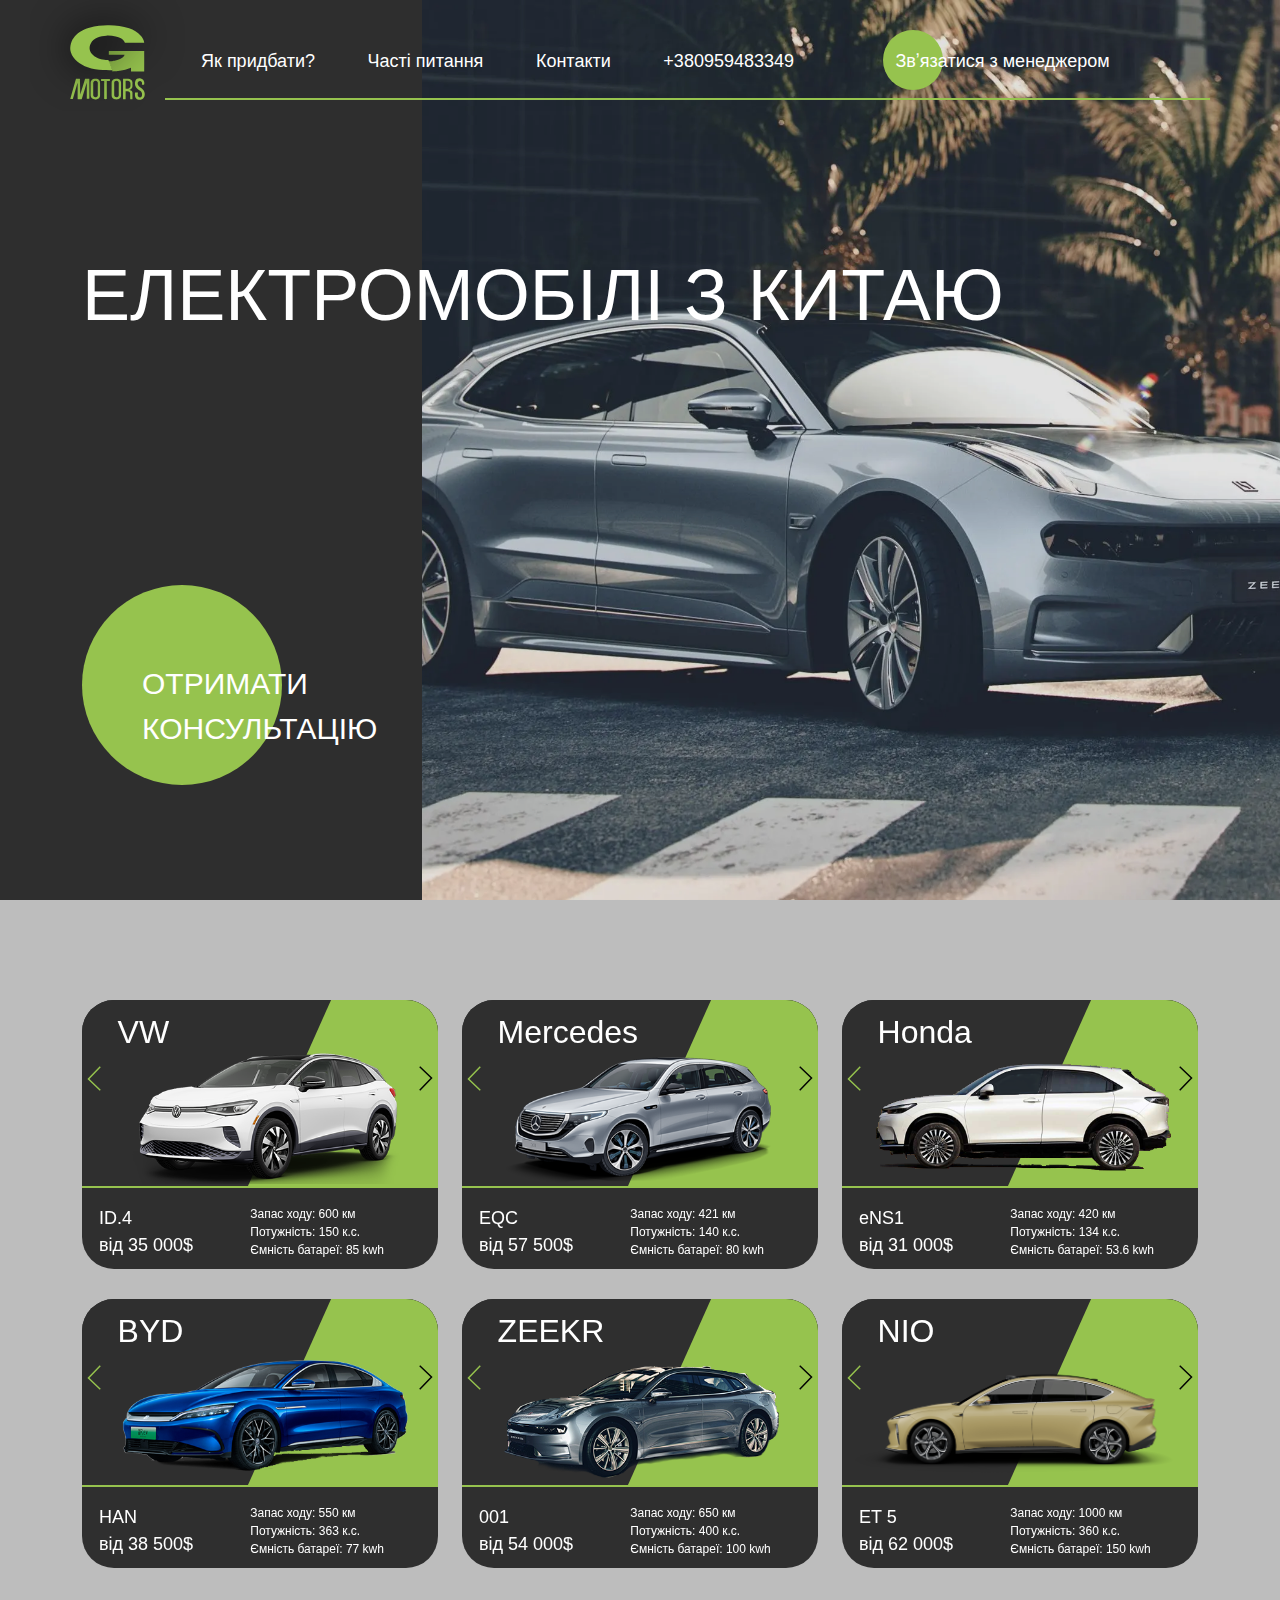
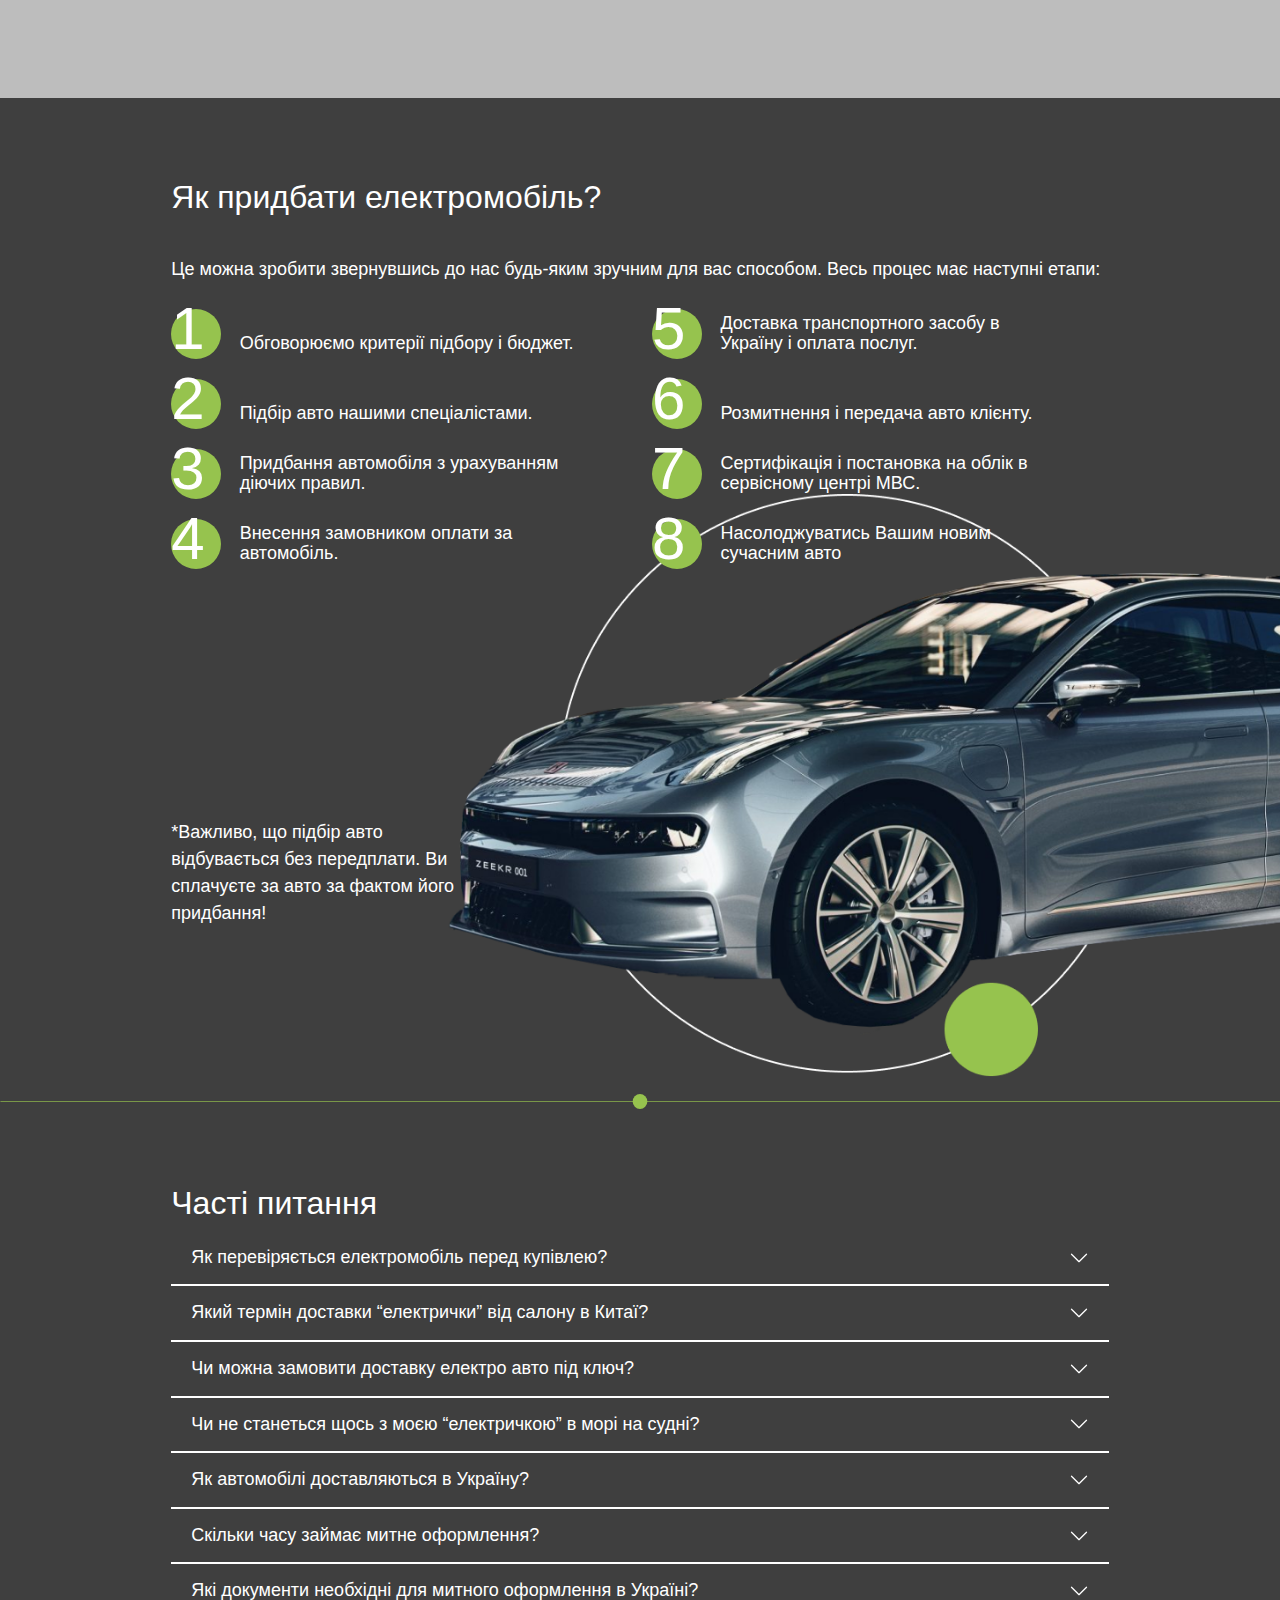
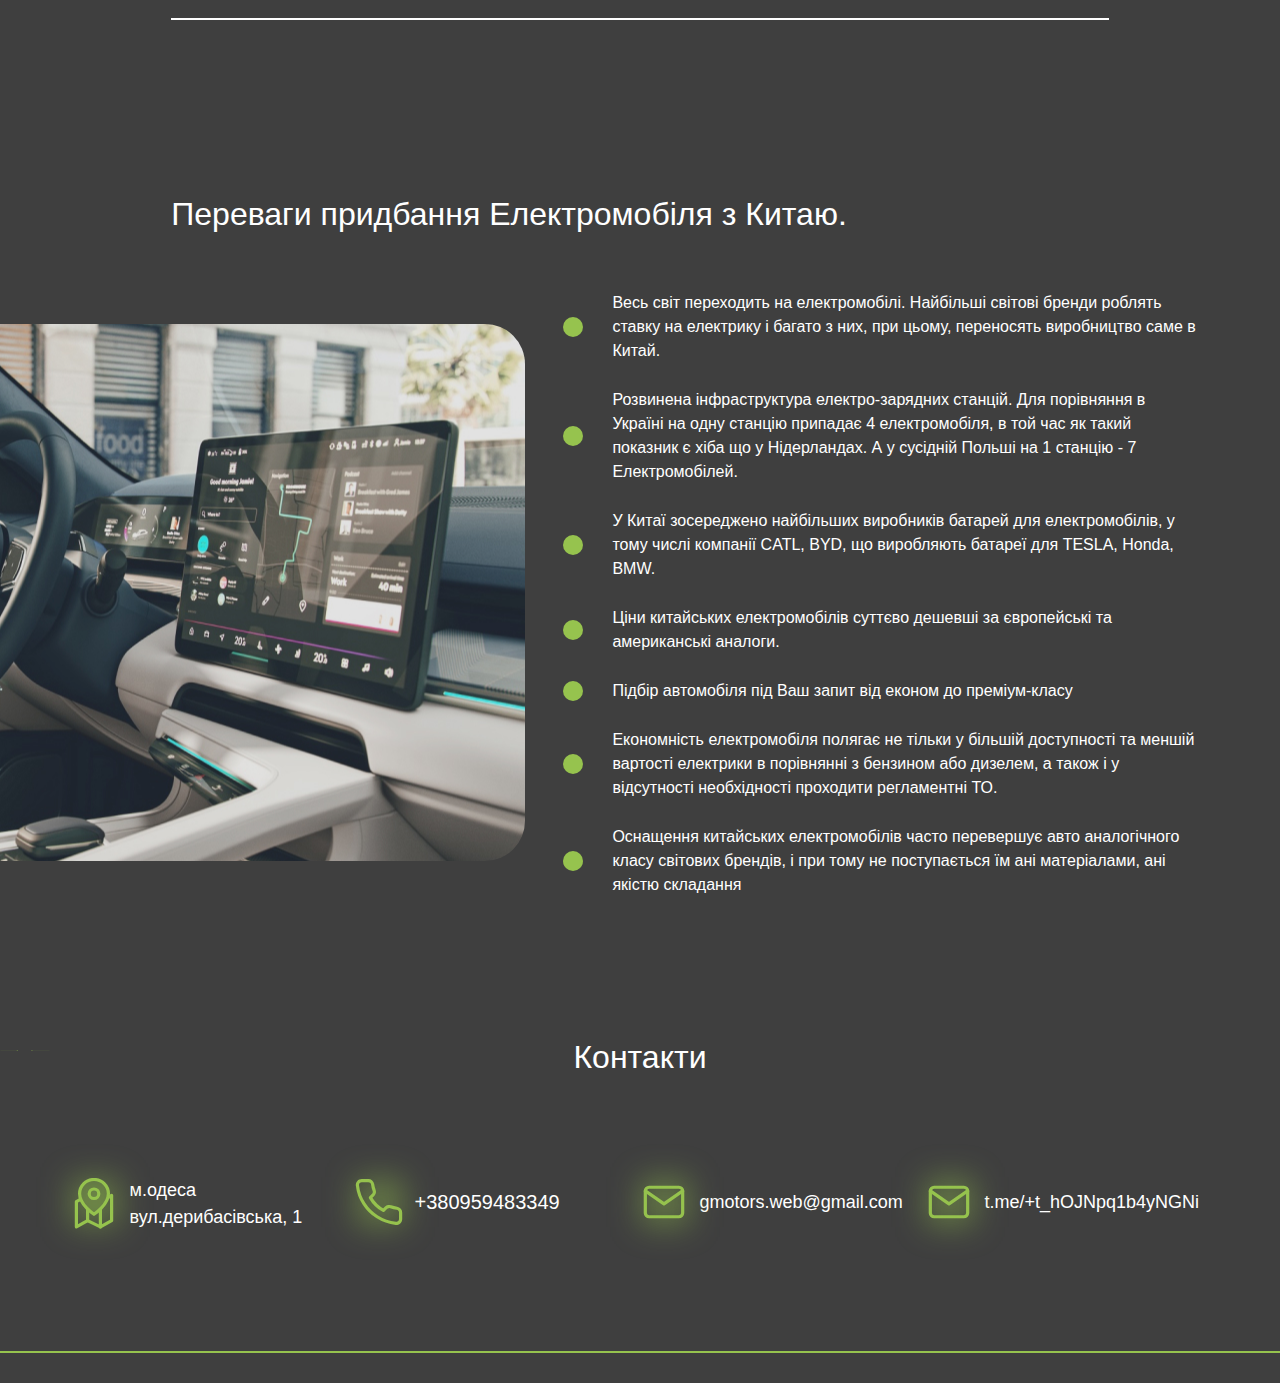
==== index.html @ aa86a227 "fixed links" ====
<!doctype html>
<html lang="en">
<head>
    <meta charset="UTF-8">
    <meta name="viewport"
          content="width=device-width, user-scalable=no, initial-scale=1.0, maximum-scale=1.0, minimum-scale=1.0">
    <meta http-equiv="X-UA-Compatible" content="ie=edge">
    <title>Document</title>
    <link rel="stylesheet" href="css/bootstrap.css">
    <link rel="stylesheet" href="css/owl.carousel.min.css">
    <link rel="stylesheet" href="css/owl.theme.default.min.css">

    <link rel="preconnect" href="https://fonts.googleapis.com">
    <link rel="preconnect" href="https://fonts.gstatic.com" crossorigin>
    <link href="https://fonts.googleapis.com/css2?family=Roboto:wght@100;300;400;700&display=swap" rel="stylesheet">

    <link rel="stylesheet" href="css/style.css">


</head>
<body>


<header class="position-absolute">
    <div class="menu-mobile">
        <input id="page-nav-toggle" class="main-navigation-toggle" type="checkbox"/>
        <label for="page-nav-toggle">
            <svg class="icon--menu-toggle" viewBox="0 0 60 30">
                <g class="icon-group">
                    <g class="icon--menu">
                        <path d="M 6 0 L 54 0"/>
                        <path d="M 6 15 L 54 15"/>
                        <path d="M 6 30 L 54 30"/>
                    </g>
                    <g class="icon--close">
                        <path d="M 15 0 L 45 30"/>
                        <path d="M 15 30 L 45 0"/>
                    </g>
                </g>
            </svg>
        </label>

        <nav class="main-navigation">
            <ul>
                <li><a href="#htb">Як придбати?</a></li>
                <li><a href="#faq">Часті питання</a></li>
                <li><a href="#contacts">Контакти</a></li>
                <li><a href="tel:+380959483349">+380959483349</a></li>
                <li><a href="https://t.me/+t_hOJNpq1b4yNGNi">Telegram</a></li>
            </ul>
        </nav>

    </div>
    <div class="container">
        <div class="row">
            <div class="logo position-relative col-2 col-lg-1">
                <img src="images/logo.svg" class="position-absolute">
            </div>
            <div class="header-body col-7">
                <nav class="navbar">
                    <div class="container-fluid">
                        <li><a href="#htb">Як придбати?</a></li>
                        <li><a href="#faq">Часті питання</a></li>
                        <li><a href="#contacts">Контакти</a></li>
                        <li><a href="tel:+380959483349">+380959483349</a></li>
                    </div>
                </nav>

            </div>
            <div class="header-right col-8 col-md-10 col-lg-4">
                <div class="contact-button-top">
                    <div class="contact-button-top-circle"></div>
                    <a href="#contacts">Звʼязатися з менеджером</a></div>
                <a href="tel:+380959483349" class="mobile-phone">+380959483349</a>
                <div class="lang-change"><a href="#">RU</a></div>
            </div>
        </div>
    </div>

</header>
<section class="sec-main">
    <div class="back-main"></div>
    <div class="dark-part-back"></div>
    <div class="tint-main"></div>
    <div class="container">
        <h1 class="motto">
            ЕЛЕКТРОМОБІЛІ З КИТАЮ
        </h1>
        <div class="main-button-green">
            <a href="#contacts" class="main-button">ОТРИМАТИ КОНСУЛЬТАЦІЮ</a>
        </div>

    </div>
    <img src="images/arrow-mobile.svg" class="arrow-mobile" alt="">
</section>


<section class="sec-carousel">
    <div class="container">
        <div class="row">
            <div class="col-sm-4 col-12">
                <div class="car-block position-relative">
                    <div class="greenback"></div>
                    <p class="carnames">VW</p>
                    <div class="owl-carousel owl-theme">

                        <div class="item">
                            <div class="carplace">
                                <img src="images/vw/id4-3.png">
                            </div>
                            <div class="carinfo row">
                                <div class="carmodelprice col-5">
                                    <p>ID.4</p>
                                    <p>від 35 000$</p>

                                </div>
                                <div class="cardetails col-7">
                                    <p>Запас ходу: 600 км</p>
                                    <p>Потужність: 150 к.с.</p>
                                    <p>Ємність батареї: 85 kwh</p>
                                </div>
                            </div>
                        </div>
                        <div class="item">
                            <div class="carplace">
                                <img src="images/vw/id-3-3.png">
                            </div>
                            <div class="carinfo row">
                                <div class="carmodelprice col-5">
                                    <p>ID.3</p>
                                    <p>від 27 000$</p>

                                </div>
                                <div class="cardetails col-7">
                                    <p>Запас ходу: 430 км</p>
                                    <p>Потужність: 125 к.с.</p>
                                    <p>Ємність батареї: 58 kwh</p>
                                </div>
                            </div>
                        </div>
                        <div class="item">
                            <div class="carplace">
                                <img src="images/vw/id6-3.png">
                            </div>
                            <div class="carinfo row">
                                <div class="carmodelprice col-5">
                                    <p>ID.6</p>
                                    <p>від 46 000$</p>

                                </div>
                                <div class="cardetails col-7">
                                    <p>Запас ходу: 588 км</p>
                                    <p>Потужність: 150 к.с.</p>
                                    <p>Ємність батареї: 83 kwh</p>
                                </div>
                            </div>
                        </div>

                    </div>
                </div>

            </div>

            <div class="col-sm-4 col-12">
                <div class="car-block">
                    <div class="greenback"></div>
                    <p class="carnames">Mercedes</p>
                    <div class="owl-carousel owl-theme">

                        <div class="item">
                            <div class="carplace">
                                <img src="images/mercedes/eqc-3.png">
                            </div>
                            <div class="carinfo row">
                                <div class="carmodelprice col-5">
                                    <p>EQC</p>
                                    <p>від 57 500$</p>

                                </div>
                                <div class="cardetails col-7">
                                    <p>Запас ходу: 421 км</p>
                                    <p>Потужність: 140 к.с.</p>
                                    <p>Ємність батареї: 80 kwh</p>
                                </div>
                            </div>
                        </div>
                        <div class="item">
                            <div class="carplace">
                                <img src="images/mercedes/eqs-3.png">
                            </div>
                            <div class="carinfo row">
                                <div class="carmodelprice col-5">
                                    <p>EQS</p>
                                    <p>від 85 000$</p>

                                </div>
                                <div class="cardetails col-7">
                                    <p>Запас ходу: 563 км</p>
                                    <p>Потужність: 245 к.с.</p>
                                    <p>Ємність батареї: 107 kwh</p>
                                </div>
                            </div>
                        </div>

                    </div>
                </div>

            </div>

            <div class="col-sm-4 col-12">
                <div class="car-block">
                    <div class="greenback"></div>
                    <p class="carnames">Honda</p>
                    <div class="owl-carousel owl-theme">

                        <div class="item">
                            <div class="carplace">
                                <img src="images/honda/ens1-3.png">
                            </div>
                            <div class="carinfo row">
                                <div class="carmodelprice col-5">
                                    <p>eNS1</p>
                                    <p>від 31 000$</p>

                                </div>
                                <div class="cardetails col-7">
                                    <p>Запас ходу: 420 км</p>
                                    <p>Потужність: 134 к.с.</p>
                                    <p>Ємність батареї: 53.6 kwh</p>
                                </div>
                            </div>
                        </div>
                        <div class="item">
                            <div class="carplace">
                                <img src="images/honda/mnv-3.png">
                            </div>
                            <div class="carinfo row">
                                <div class="carmodelprice col-5">
                                    <p>MNV</p>
                                    <p>від 26 500$</p>

                                </div>
                                <div class="cardetails col-7">
                                    <p>Запас ходу: 480 км</p>
                                    <p>Потужність: 120 к.с.</p>
                                    <p>Ємність батареї: 61 kwh</p>
                                </div>
                            </div>
                        </div>
                        <div class="item">
                            <div class="carplace">
                                <img src="images/honda/xnv-3.png">
                            </div>
                            <div class="carinfo row">
                                <div class="carmodelprice col-5">
                                    <p>XNV</p>
                                    <p>від 21 500$</p>

                                </div>
                                <div class="cardetails col-7">
                                    <p>Запас ходу: 401 км</p>
                                    <p>Потужність: 120 к.с.</p>
                                    <p>Ємність батареї: 53.6 kwh</p>
                                </div>
                            </div>
                        </div>

                    </div>
                </div>

            </div>

            <div class="col-sm-4 col-12">
                <div class="car-block">
                    <div class="greenback"></div>
                    <p class="carnames">BYD</p>
                    <div class="owl-carousel owl-theme">

                        <div class="item">
                            <div class="carplace">
                                <img src="images/byd/han-3.png">
                            </div>
                            <div class="carinfo row">
                                <div class="carmodelprice col-5">
                                    <p>HAN</p>
                                    <p>від 38 500$</p>

                                </div>
                                <div class="cardetails col-7">
                                    <p>Запас ходу: 550 км</p>
                                    <p>Потужність: 363 к.с.</p>
                                    <p>Ємність батареї: 77 kwh</p>
                                </div>
                            </div>
                        </div>
                        <div class="item">
                            <div class="carplace">
                                <img src="images/byd/tang-3.png">
                            </div>
                            <div class="carinfo row">
                                <div class="carmodelprice col-5">
                                    <p>TANG</p>
                                    <p>від 52 000$</p>

                                </div>
                                <div class="cardetails col-7">
                                    <p>Запас ходу: 500 км</p>
                                    <p>Потужність: 380 к.с.</p>
                                    <p>Ємність батареї: 83 kwh</p>
                                </div>
                            </div>
                        </div>
                        <div class="item">
                            <div class="carplace">
                                <img src="images/byd/seal-3.png">
                            </div>
                            <div class="carinfo row">
                                <div class="carmodelprice col-5">
                                    <p>Seal</p>
                                    <p>від 39 000$</p>

                                </div>
                                <div class="cardetails col-7">
                                    <p>Запас ходу: 700 км</p>
                                    <p>Потужність: 530 к.с.</p>
                                    <p>Ємність батареї: 82.5 kwh</p>
                                </div>
                            </div>
                        </div>
                        <div class="item">
                            <div class="carplace">
                                <img src="images/byd/dolphin-3.png">
                            </div>
                            <div class="carinfo row">
                                <div class="carmodelprice col-5">
                                    <p>DOLPHIN</p>
                                    <p>від 23 500$</p>

                                </div>
                                <div class="cardetails col-7">
                                    <p>Запас ходу: 405 км</p>
                                    <p>Потужність: 180 к.с.</p>
                                    <p>Ємність батареї: 45 kwh</p>
                                </div>
                            </div>
                        </div>

                    </div>
                </div>

            </div>

            <div class="col-sm-4 col-12">
                <div class="car-block">
                    <div class="greenback"></div>
                    <p class="carnames">ZEEKR</p>
                    <div class="owl-carousel owl-theme">

                        <div class="item">
                            <div class="carplace">
                                <img src="images/001-3.png">
                            </div>
                            <div class="carinfo row">
                                <div class="carmodelprice col-5">
                                    <p>001</p>
                                    <p>від 54 000$</p>

                                </div>
                                <div class="cardetails col-7">
                                    <p>Запас ходу: 650 км</p>
                                    <p>Потужність: 400 к.с.</p>
                                    <p>Ємність батареї: 100 kwh</p>
                                </div>
                            </div>
                        </div>
                        <div class="item">
                            <div class="carplace">
                                <img src="images/001-3.png">
                            </div>
                            <div class="carinfo row">
                                <div class="carmodelprice col-5">
                                    <p>001</p>
                                    <p>від 54 000$</p>

                                </div>
                                <div class="cardetails col-7">
                                    <p>Запас ходу: 650 км</p>
                                    <p>Потужність: 400 к.с.</p>
                                    <p>Ємність батареї: 100 kwh</p>
                                </div>
                            </div>
                        </div>


                    </div>
                </div>

            </div>

            <div class="col-sm-4 col-12">
                <div class="car-block">
                    <div class="greenback"></div>
                    <p class="carnames">NIO</p>
                    <div class="owl-carousel owl-theme">

                        <div class="item">
                            <div class="carplace">
                                <img src="images/nio/et5-desktop.png">
                            </div>
                            <div class="carinfo row">
                                <div class="carmodelprice col-5">
                                    <p>ET 5</p>
                                    <p>від 62 000$</p>

                                </div>
                                <div class="cardetails col-7">
                                    <p>Запас ходу: 1000 км</p>
                                    <p>Потужність: 360 к.с.</p>
                                    <p>Ємність батареї: 150 kwh</p>
                                </div>
                            </div>
                        </div>
                        <div class="item">
                            <div class="carplace">
                                <img src="images/nio/et7-desktop.png">
                            </div>
                            <div class="carinfo row">
                                <div class="carmodelprice col-5">
                                    <p>ET 7</p>
                                    <p>від 77 000$</p>

                                </div>
                                <div class="cardetails col-7">
                                    <p>Запас ходу: 680 км</p>
                                    <p>Потужність: 360 к.с.</p>
                                    <p>Ємність батареї: 100 kwh</p>
                                </div>
                            </div>
                        </div>
                        <div class="item">
                            <div class="carplace">
                                <img src="images/nio/es6-desktop.png">
                            </div>
                            <div class="carinfo row">
                                <div class="carmodelprice col-5">
                                    <p>ES 6</p>
                                    <p>від 44 500$</p>

                                </div>
                                <div class="cardetails col-7">
                                    <p>Запас ходу: 430 км</p>
                                    <p>Потужність: 320 к.с.</p>
                                    <p>Ємність батареї: 70 kwh</p>
                                </div>
                            </div>
                        </div>
                        <div class="item">
                            <div class="carplace">
                                <img src="images/nio/es8-desktop.png">
                            </div>
                            <div class="carinfo row">
                                <div class="carmodelprice col-5">
                                    <p>ES 8</p>
                                    <p>від 46 500$</p>

                                </div>
                                <div class="cardetails col-7">
                                    <p>Запас ходу: 355 км</p>
                                    <p>Потужність: 400 к.с.</p>
                                    <p>Ємність батареї: 70 kwh</p>
                                </div>
                            </div>
                        </div>

                    </div>
                </div>

            </div>


        </div>
    </div>

</section>

<section class="sec-how-to-buy" id="htb">
    <div class="container">
        <div class="tight-container">
            <h2 class="htb-title">
                Як придбати електромобіль?
            </h2>
            <p class="htb-description">
                Це можна зробити звернувшись до нас будь-яким зручним для вас способом.
                Весь процес має наступні етапи:
            </p>
            <div class="row">
                <ul class="htb-list col-lg-6 col-12">
                    <li class="htb-item">
                        <div class="htb-item-green"></div>
                        <span class="htb-item-num">1</span>
                        <span class="htb-item-info">Обговорюємо критерії підбору і бюджет. </span>
                    </li>
                    <li class="htb-item">
                        <div class="htb-item-green"></div>
                        <span class="htb-item-num">2</span>
                        <span class="htb-item-info">Підбір авто нашими спеціалістами. </span>
                    </li>
                    <li class="htb-item">
                        <div class="htb-item-green"></div>
                        <span class="htb-item-num">3</span>
                        <span class="htb-item-info">Придбання автомобіля з урахуванням діючих правил. </span>
                    </li>
                    <li class="htb-item">
                        <div class="htb-item-green"></div>
                        <span class="htb-item-num">4</span>
                        <span class="htb-item-info">Внесення замовником оплати за автомобіль. </span>
                    </li>
                </ul>

                <ul class="htb-list col-lg-6 col-12 ">
                    <li class="htb-item">
                        <div class="htb-item-green"></div>
                        <span class="htb-item-num">5</span>
                        <span class="htb-item-info">Доставка транспортного засобу в Україну і оплата послуг. </span>
                    </li>
                    <li class="htb-item">
                        <div class="htb-item-green"></div>
                        <span class="htb-item-num">6</span>
                        <span class="htb-item-info">Розмитнення і передача авто клієнту. </span>
                    </li>
                    <li class="htb-item">
                        <div class="htb-item-green"></div>
                        <span class="htb-item-num">7</span>
                        <span class="htb-item-info">Сертифікація і постановка на облік в сервісному центрі МВС.</span>
                    </li>
                    <li class="htb-item last-item-8">
                        <div class="htb-carimg-cont">
                            <img src="images/htb-car-circle.png">
                        </div>
                        <div class="htb-item-green "></div>
                        <span class="htb-item-num">8</span>
                        <span class="htb-item-info">Насолоджуватись Вашим новим сучасним авто</span>
                    </li>
                </ul>

                <p class="htb-last-text col-md-4">
                    *Важливо, що підбір авто відбувається без передплати. Ви сплачуєте за авто за фактом його придбання!
                </p>
            </div>
        </div>
    </div>
    <img src="images/line-sec.svg" class="line-sec">
</section>

<section class="sec-faq" id="faq">

    <div class="container">
        <div class="tight-container-faq">

            <h2 class="faq-title">Часті питання</h2>

            <div class="accordion-cont">
                <div class="accordion accordion-flush" id="accordionFlushExample">
                    <div class="accordion-item">
                        <h2 class="accordion-header" id="flush-headingOne">
                            <button class="accordion-button collapsed" type="button" data-bs-toggle="collapse"
                                    data-bs-target="#flush-collapseOne" aria-expanded="false"
                                    aria-controls="flush-collapseOne">
                                Як перевіряється електромобіль перед купівлею?
                            </button>
                        </h2>
                        <div id="flush-collapseOne" class="accordion-collapse collapse"
                             aria-labelledby="flush-headingOne" data-bs-parent="#accordionFlushExample">
                            <div class="accordion-body">Ви отримуєте нове авто в заводському стані, яке прохдить
                                декілька рівнів перевірки ще на етапах виробництва та складання.
                            </div>
                        </div>
                    </div>
                    <div class="accordion-item">
                        <h2 class="accordion-header" id="flush-headingTwo">
                            <button class="accordion-button collapsed" type="button" data-bs-toggle="collapse"
                                    data-bs-target="#flush-collapseTwo" aria-expanded="false"
                                    aria-controls="flush-collapseTwo">
                                Який термін доставки “електрички” від салону в Китаї?
                            </button>
                        </h2>
                        <div id="flush-collapseTwo" class="accordion-collapse collapse"
                             aria-labelledby="flush-headingTwo" data-bs-parent="#accordionFlushExample">
                            <div class="accordion-body">На практиці, автомобілі приходять морем до Європи за 25-35 днів.
                                До цього терміну варто додати 2-4 тижні на оформлення документів в Китаї, а також 1-2
                                тижні на доставку автовозом з портів Європи в Україну.
                            </div>
                        </div>
                    </div>
                    <div class="accordion-item">
                        <h2 class="accordion-header" id="flush-headingThree">
                            <button class="accordion-button collapsed" type="button" data-bs-toggle="collapse"
                                    data-bs-target="#flush-collapseThree" aria-expanded="false"
                                    aria-controls="flush-collapseThree">
                                Чи можна замовити доставку електро авто під ключ?
                            </button>
                        </h2>
                        <div id="flush-collapseThree" class="accordion-collapse collapse"
                             aria-labelledby="flush-headingThree" data-bs-parent="#accordionFlushExample">
                            <div class="accordion-body">Так, ми можемо організувати повний цикл доставки і оформлення.
                                Обʼєм наданих послуг узгоджується з менеджером під час замовлення.
                            </div>
                        </div>
                    </div>

                    <div class="accordion-item">
                        <h2 class="accordion-header" id="flush-headingFour">
                            <button class="accordion-button collapsed" type="button" data-bs-toggle="collapse"
                                    data-bs-target="#flush-collapseFour" aria-expanded="false"
                                    aria-controls="flush-collapseFour">
                                Чи не станеться щось з моєю “електричкою” в морі на судні?
                            </button>
                        </h2>
                        <div id="flush-collapseFour" class="accordion-collapse collapse"
                             aria-labelledby="flush-headingFour" data-bs-parent="#accordionFlushExample">
                            <div class="accordion-body">Чи не станеться щось з моєю “електричкою” в морі на судні?</div>
                        </div>
                    </div>

                    <div class="accordion-item">
                        <h2 class="accordion-header" id="flush-headingFive">
                            <button class="accordion-button collapsed" type="button" data-bs-toggle="collapse"
                                    data-bs-target="#flush-collapseFive" aria-expanded="false"
                                    aria-controls="flush-collapseFive">
                                Як автомобілі доставляються в Україну?
                            </button>
                        </h2>
                        <div id="flush-collapseFive" class="accordion-collapse collapse"
                             aria-labelledby="flush-headingFive" data-bs-parent="#accordionFlushExample">
                            <div class="accordion-body">Автомобілі відправляються нами з Китаю в Польшу, Грецію,
                                Туреччину, або Німеччину. Далі автовозом доставка в Україну.
                            </div>
                        </div>
                    </div>

                    <div class="accordion-item">
                        <h2 class="accordion-header" id="flush-headingSix">
                            <button class="accordion-button collapsed" type="button" data-bs-toggle="collapse"
                                    data-bs-target="#flush-collapseSix" aria-expanded="false"
                                    aria-controls="flush-collapseSix">
                                Скільки часу займає митне оформлення?
                            </button>
                        </h2>
                        <div id="flush-collapseSix" class="accordion-collapse collapse"
                             aria-labelledby="flush-headingSix" data-bs-parent="#accordionFlushExample">
                            <div class="accordion-body">Митне оформлення зазвичай відбувається на наступний день після
                                прибуття авто на митницю.
                            </div>
                        </div>
                    </div>

                    <div class="accordion-item">
                        <h2 class="accordion-header" id="flush-headingSeven">
                            <button class="accordion-button collapsed" type="button" data-bs-toggle="collapse"
                                    data-bs-target="#flush-collapseSeven" aria-expanded="false"
                                    aria-controls="flush-collapseSeven">
                                Які документи необхідні для митного оформлення в Україні?
                            </button>
                        </h2>
                        <div id="flush-collapseSeven" class="accordion-collapse collapse"
                             aria-labelledby="flush-headingSeven" data-bs-parent="#accordionFlushExample">
                            <div class="accordion-body">Для митного оформлення необхідні будуть ваш паспорт, ІПН, та
                                інвойс на авто.
                            </div>
                        </div>
                    </div>

                </div>
            </div>

            <h2 class="sec-plus-title">Переваги придбання Електромобіля з Китаю.</h2>

        </div>
    </div>

</section>

<section class="sec-plus">
    <div class="container">
        <div class="plus-back-img"></div>
        <div class="row ">
            <ul class="col-md-7 col-12 offset-md-5 offset-sm-0 plus-list">
                <li class="plus-item row"><span class="plus-green col-1"></span>
                    <span class="plus-text col-11">
                    Весь світ переходить на електромобілі. Найбільші світові бренди роблять ставку на електрику і багато з них, при цьому, переносять виробництво саме в Китай.</span>
                </li>
                <li class="plus-item row"><span class="plus-green col-1"></span>
                    <span class="plus-text col-11">
                    Розвинена  інфраструктура електро-зарядних станцій. Для порівняння в Україні на одну станцію припадає 4 електромобіля, в той час як такий показник є хіба що у Нідерландах. А у сусідній Польші на 1 станцію - 7 Електромобілей.</span>
                </li>
                <li class="plus-item row"><span class="plus-green col-1"></span>
                    <span class="plus-text col-11">
                    У Китаї зосереджено найбільших виробників батарей для електромобілів, у тому числі компанії CATL, BYD, що виробляють батареї для TESLA, Honda, BMW.</span>
                </li>
                <li class="plus-item row"><span class="plus-green col-1"></span>
                    <span class="plus-text col-11">
                    Ціни китайських електромобілів суттєво дешевші за європейські та американські аналоги.</span>
                </li>
                <li class="plus-item row"><span class="plus-green col-1"></span>
                    <span class="plus-text col-11">
                    Підбір автомобіля під Ваш запит від економ до преміум-класу</span>
                </li>
                <li class="plus-item row"><span class="plus-green col-1"></span>
                    <span class="plus-text col-11">
                    Економність електромобіля полягає не тільки у більшій доступності та меншій вартості електрики в порівнянні з бензином або дизелем, а також і у відсутності необхідності проходити регламентні ТО.</span>
                </li>
                <li class="plus-item row"><span class="plus-green col-1"></span>
                    <span class="plus-text col-11">
                    Оснащення китайських електромобілів часто перевершує авто аналогічного класу світових брендів, і при тому не поступається їм ані матеріалами, ані якістю складання</span>
                </li>
            </ul>

        </div>
    </div>

</section>

<section class="sec-form">

</section>

<section class="sec-contacts" id="contacts">
    <div class="position-relative">
        <img src="images/line-contacts.svg" class="line-contacts position-absolute">
        <h2 class="sec-contacts-title">Контакти</h2>
    </div>
    <div class="container">
        <div class=" row">
            <div class="col-lg-3 cont-item">
                <div class="row position-relative">
                    <span class="cont-img position-absolute"></span>
                    <img src="images/map.svg" class="col-2 ">

                    <span class="col-10 cont-info">м.одеса<br>вул.дерибасівська, 1</span>
                </div>
            </div>

            <div class="col-lg-3 cont-item">
                <div class="row position-relative">
                    <span class="cont-img position-absolute"></span>
                    <img src="images/phone.svg" class="col-2 ">

                    <span class="col-10 cont-phone"><a href="tel:+380959483349">+380959483349</a></span>
                </div>
            </div>

            <div class="col-lg-3 cont-item">
                <div class="row position-relative">
                    <span class="cont-img position-absolute"></span>
                    <img src="images/email-icon.svg" class="col-2 ">

                    <span class="col-10 cont-email">gmotors.web@gmail.com</span>
                </div>
            </div>

            <div class="col-lg-3 cont-item">
                <div class="row position-relative">
                    <span class="cont-img position-absolute"></span>
                    <img src="images/email-icon.svg" class="col-2 ">

                    <span class="col-10 cont-telega"><a href="https://t.me/+t_hOJNpq1b4yNGNi" target="_blank">t.me/+t_hOJNpq1b4yNGNi</a></span>
                </div>
            </div>


        </div>

    </div>


</section>

<footer>

    <span>

    </span>


</footer>


<script src="https://cdn.jsdelivr.net/npm/@popperjs/core@2.9.2/dist/umd/popper.min.js"
        integrity="sha384-IQsoLXl5PILFhosVNubq5LC7Qb9DXgDA9i+tQ8Zj3iwWAwPtgFTxbJ8NT4GN1R8p"
        crossorigin="anonymous"></script>
<script src="js/bootstrap.bundle.min.js"></script>
<!--<script src="js/bootstrap.min.js"></script>-->
<script src="js/jquery.min.js"></script>
<script src="js/owl.carousel.js"></script>
<script src="js/script.js"></script>

</body>
</html>
---- css/style.css ----
@import url("https://fonts.googleapis.com/css?family=Merriweather:900&display=swap");
:root {
  --color-primary: #002626;
  --color-secondary: #F0F7EE;
  --duration: 1s;
  --nav-duration: calc(var(--duration) / 4);
  --ease: cubic-bezier(0.215, 0.61, 0.355, 1);
  --space: 1rem;
  --font-primary: 'Helvetica', sans-serif;
  --font-heading: 'Merriweather', serif;
  --font-size: 1.125rem;
  --line-height: 1.5; }

* {
  box-sizing: border-box; }

body {
  font-family: var(--font-primary);
  font-size: var(--font-size);
  line-height: var(--line-height); }

h1 {
  margin-bottom: calc(var(--space) * 3);
  font-family: var(--font-heading);
  font-size: calc(var(--font-size) + 6vmin);
  line-height: calc(var(--line-height) / 1.25); }

body {
  font-family: 'Helvetica', 'Roboto', sans-serif; }

header {
  height: 100px;
  width: 100%;
  z-index: 10; }
  @media screen and (max-width: 992px) {
    header {
      font-size: 14px; } }
  header .container {
    height: 100%; }
  header .logo img {
    height: 155px;
    width: 155px;
    bottom: -30px;
    left: -40px; }
    @media screen and (max-width: 576px) {
      header .logo img {
        height: 55px;
        width: 55px;
        top: 0px;
        left: 0px; } }
  header .mobile-phone {
    display: none;
    text-decoration: none;
    color: #96c34e;
    font-size: 16px;
    font-weight: 100;
    position: absolute;
    margin: auto;
    top: 35%;
    left: 25%; }
    @media screen and (max-width: 576px) {
      header .mobile-phone {
        display: inline-block; } }
  header .header-body {
    height: 100px;
    border-bottom: 2px solid #96c34e; }
    @media screen and (max-width: 992px) {
      header .header-body {
        display: none; } }
  header .header-right {
    height: 100px;
    border-bottom: 2px solid #96c34e;
    position: relative; }
    @media screen and (max-width: 576px) {
      header .header-right {
        border-bottom: 1px solid #96c34e;
        height: 56px; } }
    header .header-right div {
      display: inline-block;
      margin-top: 48px; }
      @media screen and (max-width: 576px) {
        header .header-right div {
          display: none; } }
      header .header-right div a {
        text-decoration: none;
        color: white; }
        @media screen and (max-width: 992px) {
          header .header-right div a {
            font-size: 14px; } }
        @media screen and (max-width: 576px) {
          header .header-right div a {
            display: none; } }
  header .lang-change {
    position: absolute;
    right: 0;
    opacity: 0; }
  header .contact-button-top {
    margin-left: 15%; }
    header .contact-button-top .contact-button-top-circle {
      position: absolute;
      height: 60px;
      width: 60px;
      background-color: #96c34e;
      margin: 0;
      top: 30px;
      left: 14%;
      border-radius: 50%; }
    header .contact-button-top a {
      position: absolute; }
  header .navbar {
    margin-top: 40px;
    height: 40px;
    list-style: none; }
    header .navbar a {
      text-decoration: none;
      color: white;
      font-size: 18px; }

.sec-main {
  height: 100vh;
  position: relative;
  overflow: hidden;
  font-family: 'Helvetica', sans-serif; }
  .sec-main h1 {
    font-family: 'Helvetica', 'Roboto', sans-serif; }
  .sec-main .back-main {
    position: absolute;
    height: 100vh;
    width: 100vw;
    left: 8%;
    background-image: url("../images/zeekr-001-main.webp");
    background-size: cover; }
    @media screen and (max-width: 576px) {
      .sec-main .back-main {
        background-image: url("../images/mobile-back.jpg");
        left: 0;
        background-position: center; } }
  .sec-main .dark-part-back {
    position: absolute;
    height: 100vh;
    width: 33%;
    background-color: #1f1f1f; }
    @media screen and (max-width: 576px) {
      .sec-main .dark-part-back {
        height: 25vh;
        width: 100%; } }
  .sec-main .tint-main {
    position: absolute;
    height: 100vh;
    width: 100vw;
    background-color: rgba(111, 111, 111, 0.2); }
  .sec-main .motto {
    position: absolute;
    top: 28%;
    color: white; }
    @media screen and (max-width: 576px) {
      .sec-main .motto {
        font-size: 36px;
        top: 10%; } }
  .sec-main .arrow-mobile {
    display: none; }
    @media screen and (max-width: 576px) {
      .sec-main .arrow-mobile {
        display: inline-block;
        position: absolute;
        z-index: 14;
        bottom: 50px;
        left: 47%; } }
  .sec-main .main-button {
    font-size: 30px;
    position: absolute;
    text-decoration: none;
    color: white;
    top: 38%;
    left: 30%;
    display: inline-block; }
    @media screen and (max-width: 576px) {
      .sec-main .main-button {
        font-size: 14px; } }
  .sec-main .main-button-green {
    height: 200px;
    width: 200px;
    border-radius: 50%;
    background-color: #96c34e;
    position: absolute;
    top: 65%; }
    @media screen and (max-width: 576px) {
      .sec-main .main-button-green {
        height: 102px;
        width: 102px;
        top: 28%;
        left: 56%; } }

.sec-carousel {
  padding-top: 100px;
  padding-bottom: 100px;
  background-color: #bdbdbd; }
  @media screen and (max-width: 576px) {
    .sec-carousel {
      padding-top: 30px;
      padding-bottom: 30px; } }

.car-block {
  transition-duration: 4s;
  background-color: #2f2f2f;
  background-size: cover;
  border-radius: 32px;
  overflow: hidden;
  position: relative;
  margin-bottom: 30px; }
  .car-block .carnames {
    font-size: 32px;
    position: absolute;
    color: white;
    top: 3%;
    left: 10%;
    z-index: 24; }
  .car-block .greenback {
    position: absolute;
    background-image: url("../images/green_back-2.svg");
    background-size: cover;
    height: 70%;
    width: 100%;
    border-bottom: 2px solid #96c34e; }
  .car-block p {
    margin: 0; }
  .car-block .owl-dots {
    display: none; }
  .car-block .carplace {
    min-height: 200px;
    position: relative; }
    .car-block .carplace img {
      position: absolute;
      bottom: 8%;
      width: 100%; }
  .car-block .item .carinfo {
    margin-top: 5px;
    margin-left: 5px;
    color: white; }
  .car-block .item .cardetails {
    font-size: 12px; }
  .car-block .owl-carousel button img {
    height: 100%;
    max-height: 25px; }
  .car-block .owl-carousel .owl-nav .owl-prev {
    position: absolute;
    top: 23%;
    left: 0; }
  .car-block .owl-carousel .owl-nav .owl-next {
    position: absolute;
    top: 23%;
    right: 0; }

.tight-container {
  max-width: 84%;
  margin: auto; }

.sec-how-to-buy {
  background-color: #3f3f3f;
  padding-top: 80px;
  padding-bottom: 0px;
  color: white;
  overflow: hidden; }
  @media screen and (max-width: 1199px) {
    .sec-how-to-buy .tight-container {
      max-width: 100%; } }
  .sec-how-to-buy .htb-title {
    margin-bottom: 40px; }
  .sec-how-to-buy .htb-list {
    margin-bottom: 0; }
  .sec-how-to-buy .htb-item {
    list-style: none;
    position: relative;
    line-height: 1;
    margin-bottom: 10px;
    height: 60px; }
    .sec-how-to-buy .htb-item .htb-item-num {
      font-size: 60px;
      position: relative; }
    .sec-how-to-buy .htb-item .htb-item-green {
      height: 50px;
      width: 50px;
      border-radius: 50%;
      background-color: #96c34e;
      position: absolute;
      bottom: 0; }
    .sec-how-to-buy .htb-item .htb-item-info {
      padding-left: 30px;
      font-size: 18px;
      display: inline-block;
      width: 80%;
      line-height: 20px; }
      @media screen and (max-width: 575px) {
        .sec-how-to-buy .htb-item .htb-item-info {
          font-size: 16px;
          font-weight: 100; } }
    .sec-how-to-buy .htb-item .htb-carimg-cont {
      position: absolute;
      left: -220px;
      top: -15px;
      z-index: 0; }
      @media screen and (max-width: 991px) {
        .sec-how-to-buy .htb-item .htb-carimg-cont {
          left: 120px;
          top: 30px; } }
      @media screen and (max-width: 575px) {
        .sec-how-to-buy .htb-item .htb-carimg-cont {
          left: 10px;
          top: 33px; } }
      .sec-how-to-buy .htb-item .htb-carimg-cont img {
        max-width: 1180px;
        z-index: 0; }
        @media screen and (max-width: 991px) {
          .sec-how-to-buy .htb-item .htb-carimg-cont img {
            max-width: 700px; } }
        @media screen and (max-width: 767px) {
          .sec-how-to-buy .htb-item .htb-carimg-cont img {
            max-width: 600px; } }
  .sec-how-to-buy .last-item-8 {
    margin-bottom: 250px; }
    @media screen and (max-width: 767px) {
      .sec-how-to-buy .last-item-8 {
        margin-bottom: 280px; } }
  .sec-how-to-buy .htb-last-text {
    margin-bottom: 160px;
    z-index: 1; }
    @media screen and (max-width: 767px) {
      .sec-how-to-buy .htb-last-text {
        margin-bottom: 40px; } }
  .sec-how-to-buy .line-sec {
    width: 100%; }

.sec-faq {
  padding-top: 70px;
  background-color: #3f3f3f;
  padding-bottom: 50px;
  color: white;
  overflow: hidden; }
  @media screen and (max-width: 767px) {
    .sec-faq {
      padding-bottom: 30px; } }
  .sec-faq .tight-container-faq {
    width: 84%;
    margin: auto; }
    @media screen and (max-width: 767px) {
      .sec-faq .tight-container-faq {
        width: 100%; } }
  .sec-faq .accordion-flush .accordion-item {
    background-color: #3f3f3f;
    border-bottom: 2px solid white; }
  .sec-faq .accordion-flush .accordion-button {
    background-color: #3f3f3f;
    color: white;
    border: none;
    box-shadow: none;
    font-size: 18px; }
    @media screen and (max-width: 767px) {
      .sec-faq .accordion-flush .accordion-button {
        font-size: 16px; } }
    .sec-faq .accordion-flush .accordion-button :focus {
      border: none; }
  .sec-faq .accordion-flush .accordion-body {
    font-size: 16px;
    font-weight: 100; }
    @media screen and (max-width: 767px) {
      .sec-faq .accordion-flush .accordion-body {
        font-size: 14px; } }
  .sec-faq .sec-plus-title {
    margin-top: 175px; }
    @media screen and (max-width: 767px) {
      .sec-faq .sec-plus-title {
        margin-top: 105px; } }

.sec-plus {
  background-color: #3f3f3f;
  padding-top: 0px;
  padding-bottom: 0px;
  color: white;
  overflow: hidden;
  position: relative; }
  .sec-plus .plus-list {
    list-style: none; }
    @media screen and (max-width: 767px) {
      .sec-plus .plus-list {
        margin-top: 300px; } }
    @media screen and (max-width: 575px) {
      .sec-plus .plus-list {
        margin-top: 220px; } }
  .sec-plus .plus-item {
    margin-bottom: 25px;
    font-size: 16px;
    font-weight: 100; }
    @media screen and (max-width: 767px) {
      .sec-plus .plus-item {
        font-size: 14px; } }
  .sec-plus .plus-green {
    height: 20px;
    width: 20px;
    background-color: #96c34e;
    display: inline-block;
    border-radius: 50%;
    margin: auto;
    --bs-gutter-x: 0; }
  .sec-plus .plus-back-img {
    background-image: url("../images/zeekr-salon.jpg");
    position: absolute;
    height: 83%;
    width: 83%;
    display: block;
    background-repeat: no-repeat;
    background-position: right;
    border-radius: 40px;
    left: -42%;
    top: 5%; }
    @media screen and (max-width: 767px) {
      .sec-plus .plus-back-img {
        border-radius: 0;
        height: 33%;
        width: 100%;
        left: 0;
        top: 0;
        background-position: center; } }
    @media screen and (max-width: 575px) {
      .sec-plus .plus-back-img {
        height: 20%; } }

.sec-contacts {
  padding-top: 100px;
  padding-bottom: 100px;
  background-color: #3f3f3f;
  color: white; }
  .sec-contacts .cont-item {
    margin-bottom: 20px; }
    @media screen and (max-width: 575px) {
      .sec-contacts .cont-item {
        margin-left: 38px; } }
  .sec-contacts .line-contacts {
    width: 100%;
    top: 30%; }
  .sec-contacts .sec-contacts-title {
    position: center;
    text-align: center;
    margin-bottom: 100px; }
  .sec-contacts .cont-img {
    background: rgba(150, 195, 78, 0.4);
    filter: blur(15px);
    height: 50px;
    width: 50px;
    top: 0%; }
  .sec-contacts img {
    padding: 0;
    max-width: 50px; }
  .sec-contacts .cont-phone {
    font-size: 20px;
    line-height: 50px; }
    .sec-contacts .cont-phone a {
      text-decoration: none;
      color: white; }
  .sec-contacts .cont-email {
    line-height: 50px; }
  .sec-contacts .cont-telega {
    line-height: 50px; }
    .sec-contacts .cont-telega a {
      text-decoration: none;
      color: white; }

footer {
  border-top: 2px solid #96c34e;
  padding-bottom: 30px;
  background-color: #3f3f3f; }

.menu-mobile {
  display: none; }
  @media screen and (max-width: 992px) {
    .menu-mobile {
      display: block; } }

.main-navigation-toggle {
  position: fixed;
  height: 1px;
  width: 1px;
  overflow: hidden;
  clip: rect(1px, 1px, 1px, 1px);
  white-space: nowrap; }
  .main-navigation-toggle + label {
    position: fixed;
    top: calc(var(--space) * 1.5);
    right: calc(var(--space) * 2);
    cursor: pointer;
    z-index: 2; }
    @media screen and (max-width: 576px) {
      .main-navigation-toggle + label {
        top: calc(var(--space) * 1);
        right: calc(var(--space) * 1); } }

.icon--menu-toggle {
  --size: calc(1rem + 4vmin);
  display: flex;
  align-items: center;
  justify-content: center;
  width: var(--size);
  height: var(--size);
  stroke-width: 6; }

.icon-group {
  transform: translateX(0);
  transition: transform var(--nav-duration) var(--ease); }

.icon--menu {
  stroke: var(--color-primary); }

.icon--close {
  stroke: var(--color-secondary);
  transform: translateX(-100%); }

.main-navigation {
  position: fixed;
  top: 0;
  left: 0;
  display: flex;
  align-items: center;
  width: 100%;
  height: 100%;
  transform: translateX(-100%);
  transition: transform var(--nav-duration);
  z-index: 1; }
  .main-navigation:after {
    content: '';
    position: absolute;
    top: 0;
    left: 0;
    width: 100%;
    height: 100%;
    background-color: var(--color-primary);
    transform-origin: 0 50%;
    z-index: -1; }
  .main-navigation ul {
    font-size: 6vmin;
    font-family: var(--font-heading);
    width: 100%; }
  .main-navigation li {
    --border-size: 1vmin;
    display: flex;
    align-items: center;
    position: relative;
    overflow: hidden; }
    .main-navigation li:after {
      content: '';
      position: absolute;
      bottom: 0;
      left: 0;
      width: 100%;
      height: var(--border-size);
      background-color: var(--color-secondary);
      transform-origin: 0 50%;
      transform: translateX(-100%) skew(15deg); }
  .main-navigation a {
    display: inline-block;
    width: 100%;
    max-width: 800px;
    margin: 0 auto;
    color: var(--color-secondary);
    line-height: 1;
    text-decoration: none;
    user-select: none;
    padding: var(--space) calc(var(--space) * 2) calc(var(--space) + var(--border-size) / 2);
    transform: translateY(100%); }
  .main-navigation .social-icons {
    max-width: 800px;
    margin: 0 auto;
    display: flex;
    justify-content: start; }

.main-content {
  transform: translateX(0);
  transition: transform calc(var(--nav-duration) * 2) var(--ease); }
  .main-content > * + * {
    margin-top: calc(var(--space) * var(--line-height)); }

.main-navigation-toggle:checked ~ label .icon--menu-toggle .icon-group {
  transform: translateX(100%); }
.main-navigation-toggle:checked ~ .main-content {
  transform: translateX(10%); }
.main-navigation-toggle:checked ~ .main-navigation {
  transition-duration: 0s;
  transform: translateX(0); }
  .main-navigation-toggle:checked ~ .main-navigation:after {
    animation: nav-bg var(--nav-duration) var(--ease) forwards; }
  .main-navigation-toggle:checked ~ .main-navigation li:after {
    animation: nav-line var(--duration) var(--ease) forwards; }
  .main-navigation-toggle:checked ~ .main-navigation a {
    animation: link-appear calc(var(--duration) * 1.5) var(--ease) forwards; }
  .main-navigation-toggle:checked ~ .main-navigation li:nth-child(1):after, .main-navigation-toggle:checked ~ .main-navigation li:nth-child(1) a {
    animation-delay: calc((var(--duration) / 2) * 1 * 0.125); }
  .main-navigation-toggle:checked ~ .main-navigation li:nth-child(2):after, .main-navigation-toggle:checked ~ .main-navigation li:nth-child(2) a {
    animation-delay: calc((var(--duration) / 2) * 2 * 0.125); }
  .main-navigation-toggle:checked ~ .main-navigation li:nth-child(3):after, .main-navigation-toggle:checked ~ .main-navigation li:nth-child(3) a {
    animation-delay: calc((var(--duration) / 2) * 3 * 0.125); }
  .main-navigation-toggle:checked ~ .main-navigation li:nth-child(4):after, .main-navigation-toggle:checked ~ .main-navigation li:nth-child(4) a {
    animation-delay: calc((var(--duration) / 2) * 4 * 0.125); }

@keyframes nav-bg {
  from {
    transform: translateX(-100%) skewX(-15deg); }
  to {
    transform: translateX(0); } }
@keyframes nav-line {
  0% {
    transform: scaleX(0);
    transform-origin: 0 50%; }
  35% {
    transform: scaleX(1.001);
    transform-origin: 0 50%; }
  65% {
    transform: scaleX(1.001);
    transform-origin: 100% 50%; }
  100% {
    transform: scaleX(0);
    transform-origin: 100% 50%; } }
@keyframes link-appear {
  0%, 25% {
    transform: translateY(100%); }
  50%, 100% {
    transform: translateY(0); } }

/*# sourceMappingURL=style.css.map */
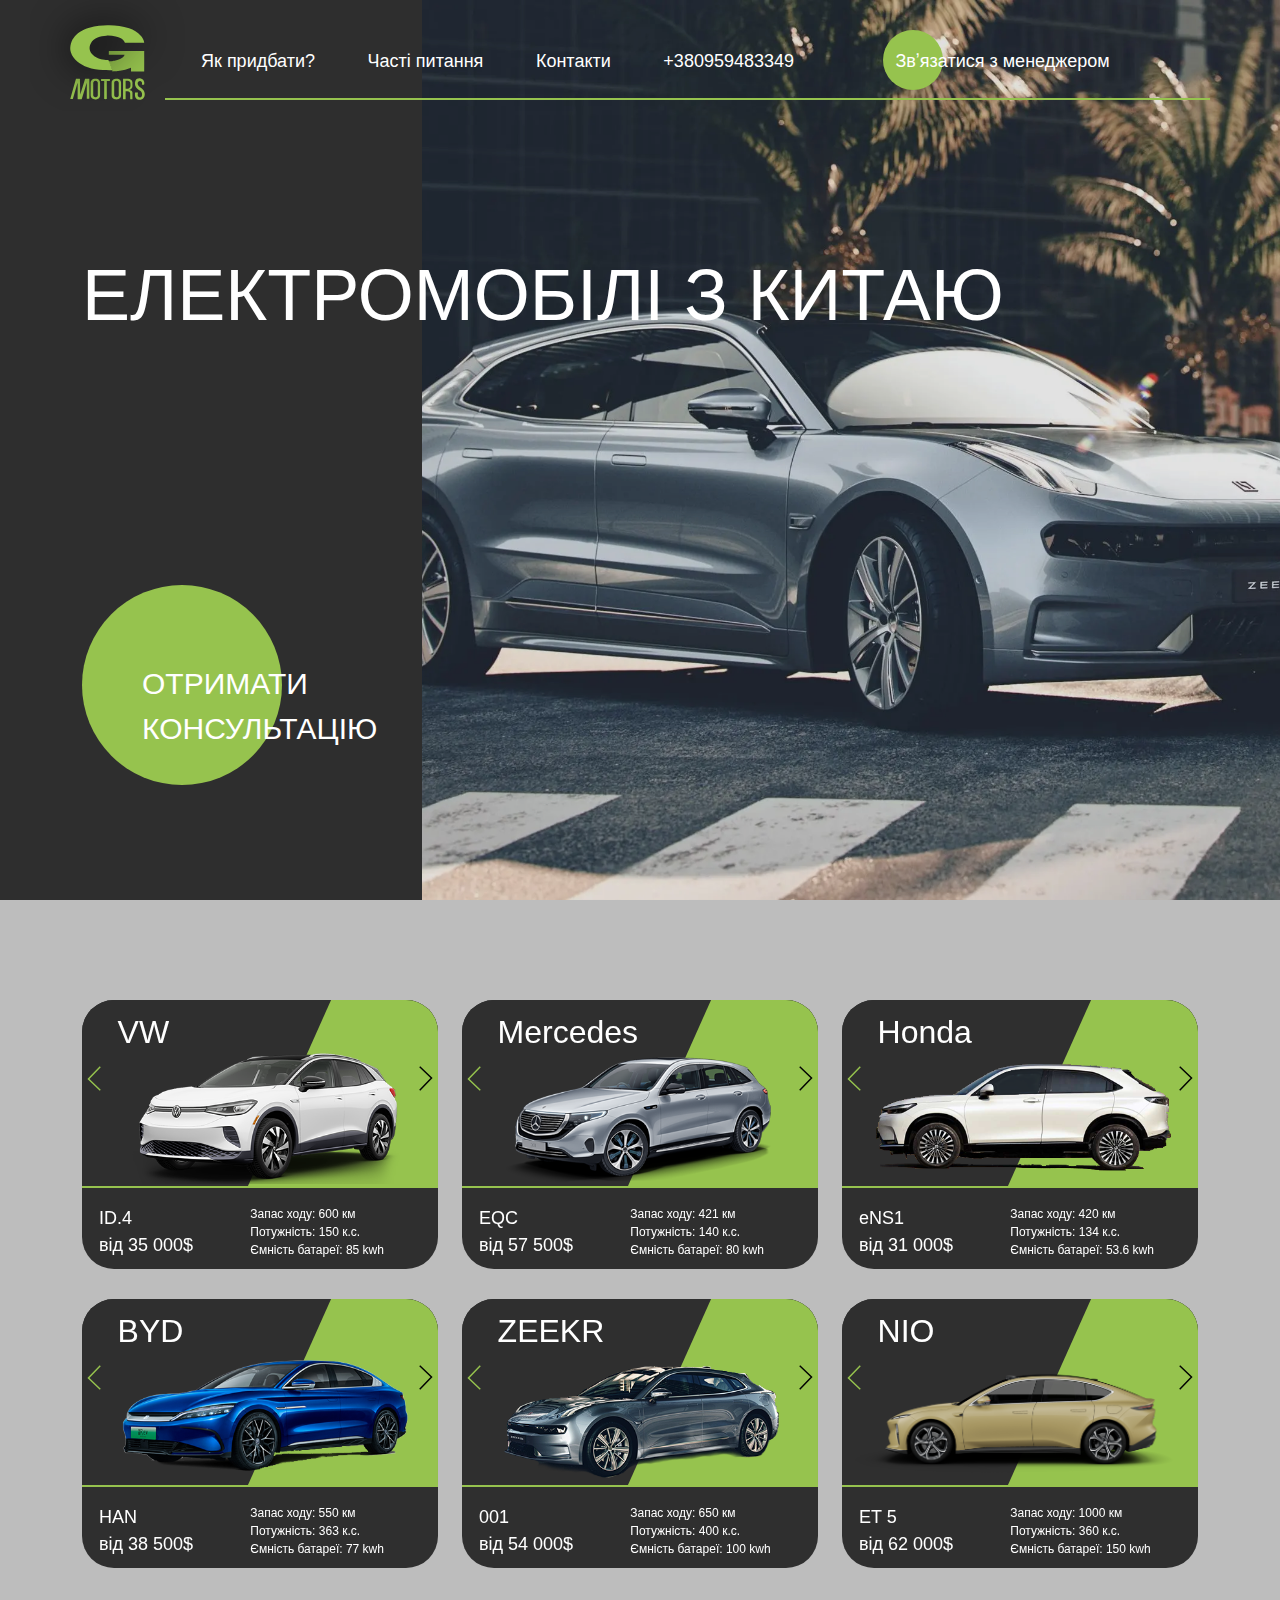
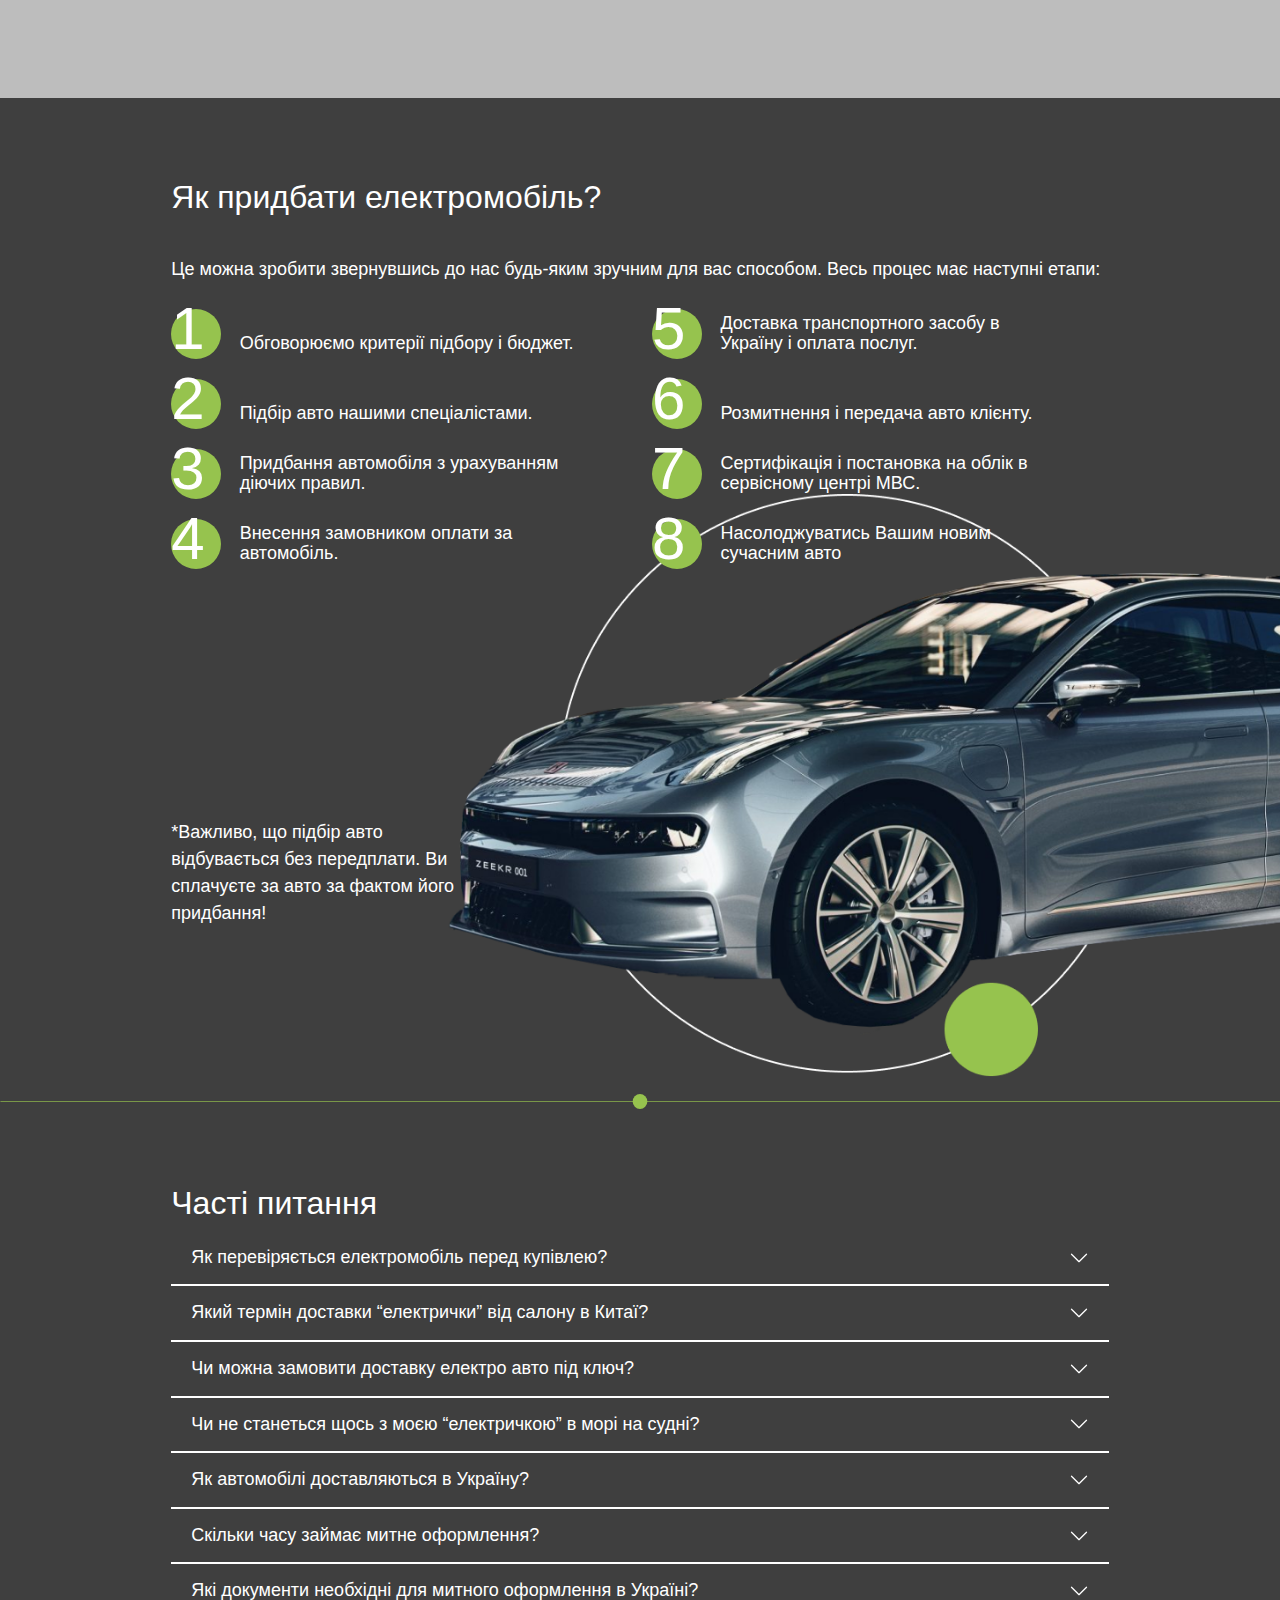
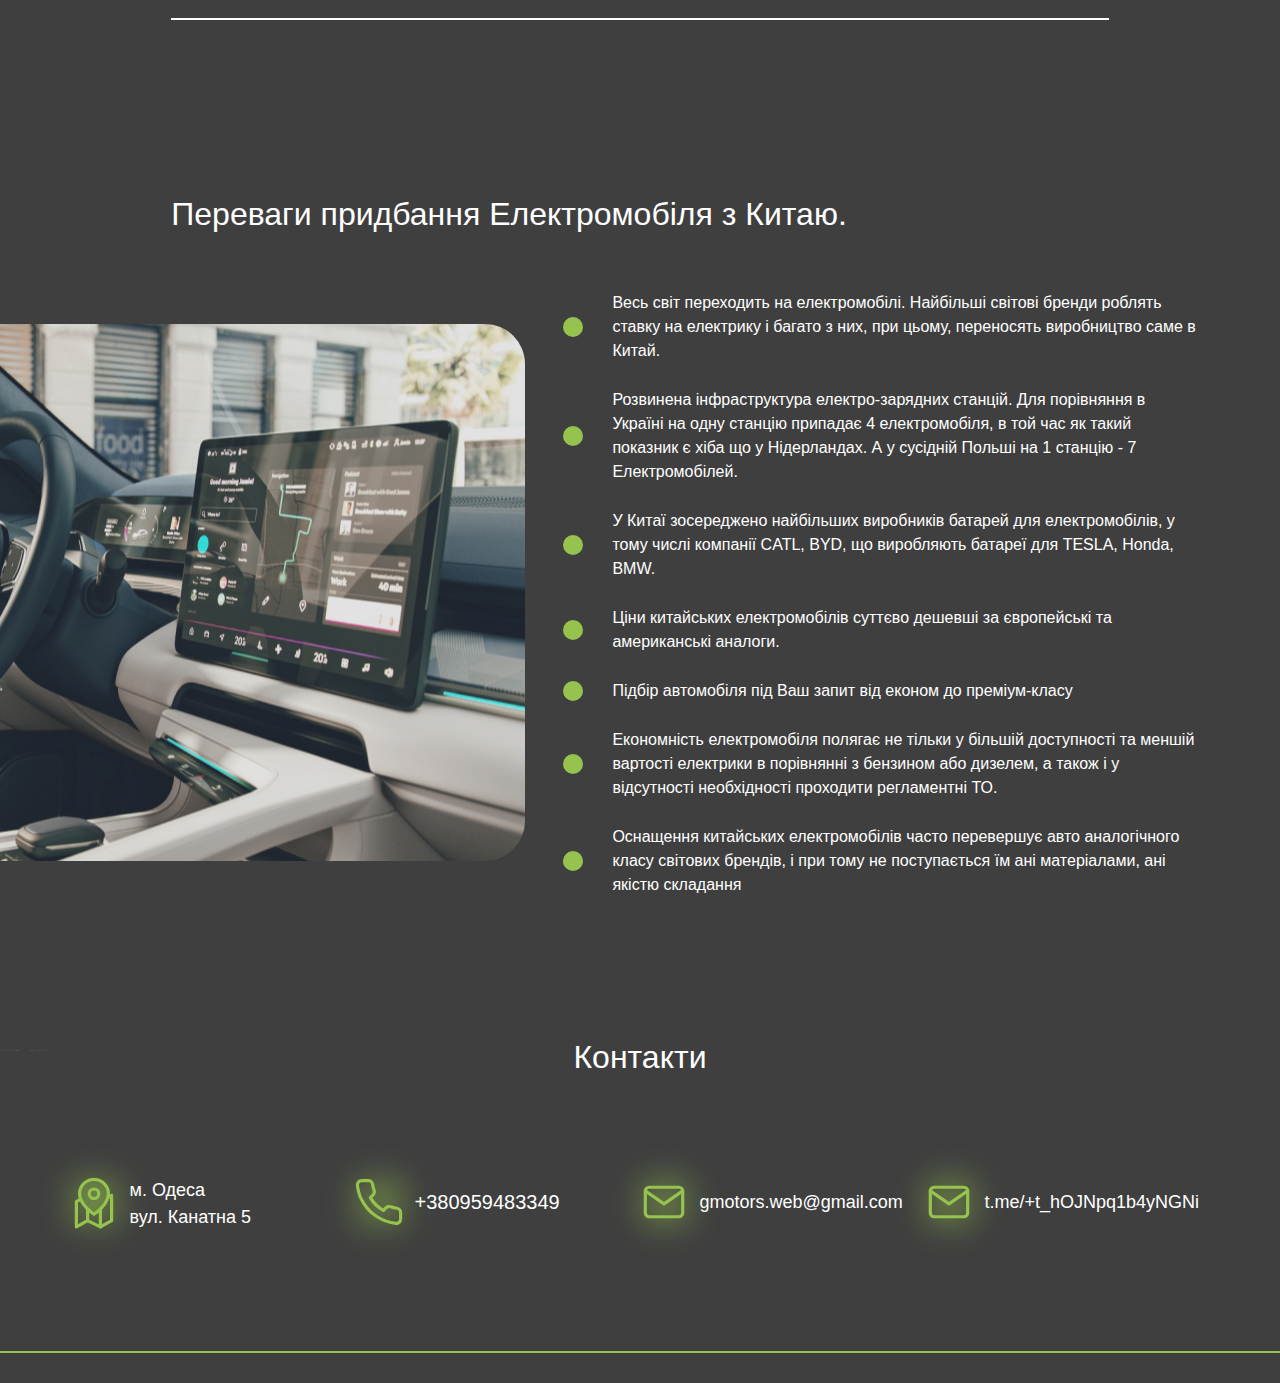
==== commit f4104277: "address fixed" ====
--- a/index.html
+++ b/index.html
@@ -736,7 +736,7 @@
                     <span class="cont-img position-absolute"></span>
                     <img src="images/map.svg" class="col-2 ">
 
-                    <span class="col-10 cont-info">м.одеса<br>вул.дерибасівська, 1</span>
+                    <span class="col-10 cont-info">м. Одеса<br>вул. Канатна 5</span>
                 </div>
             </div>
 
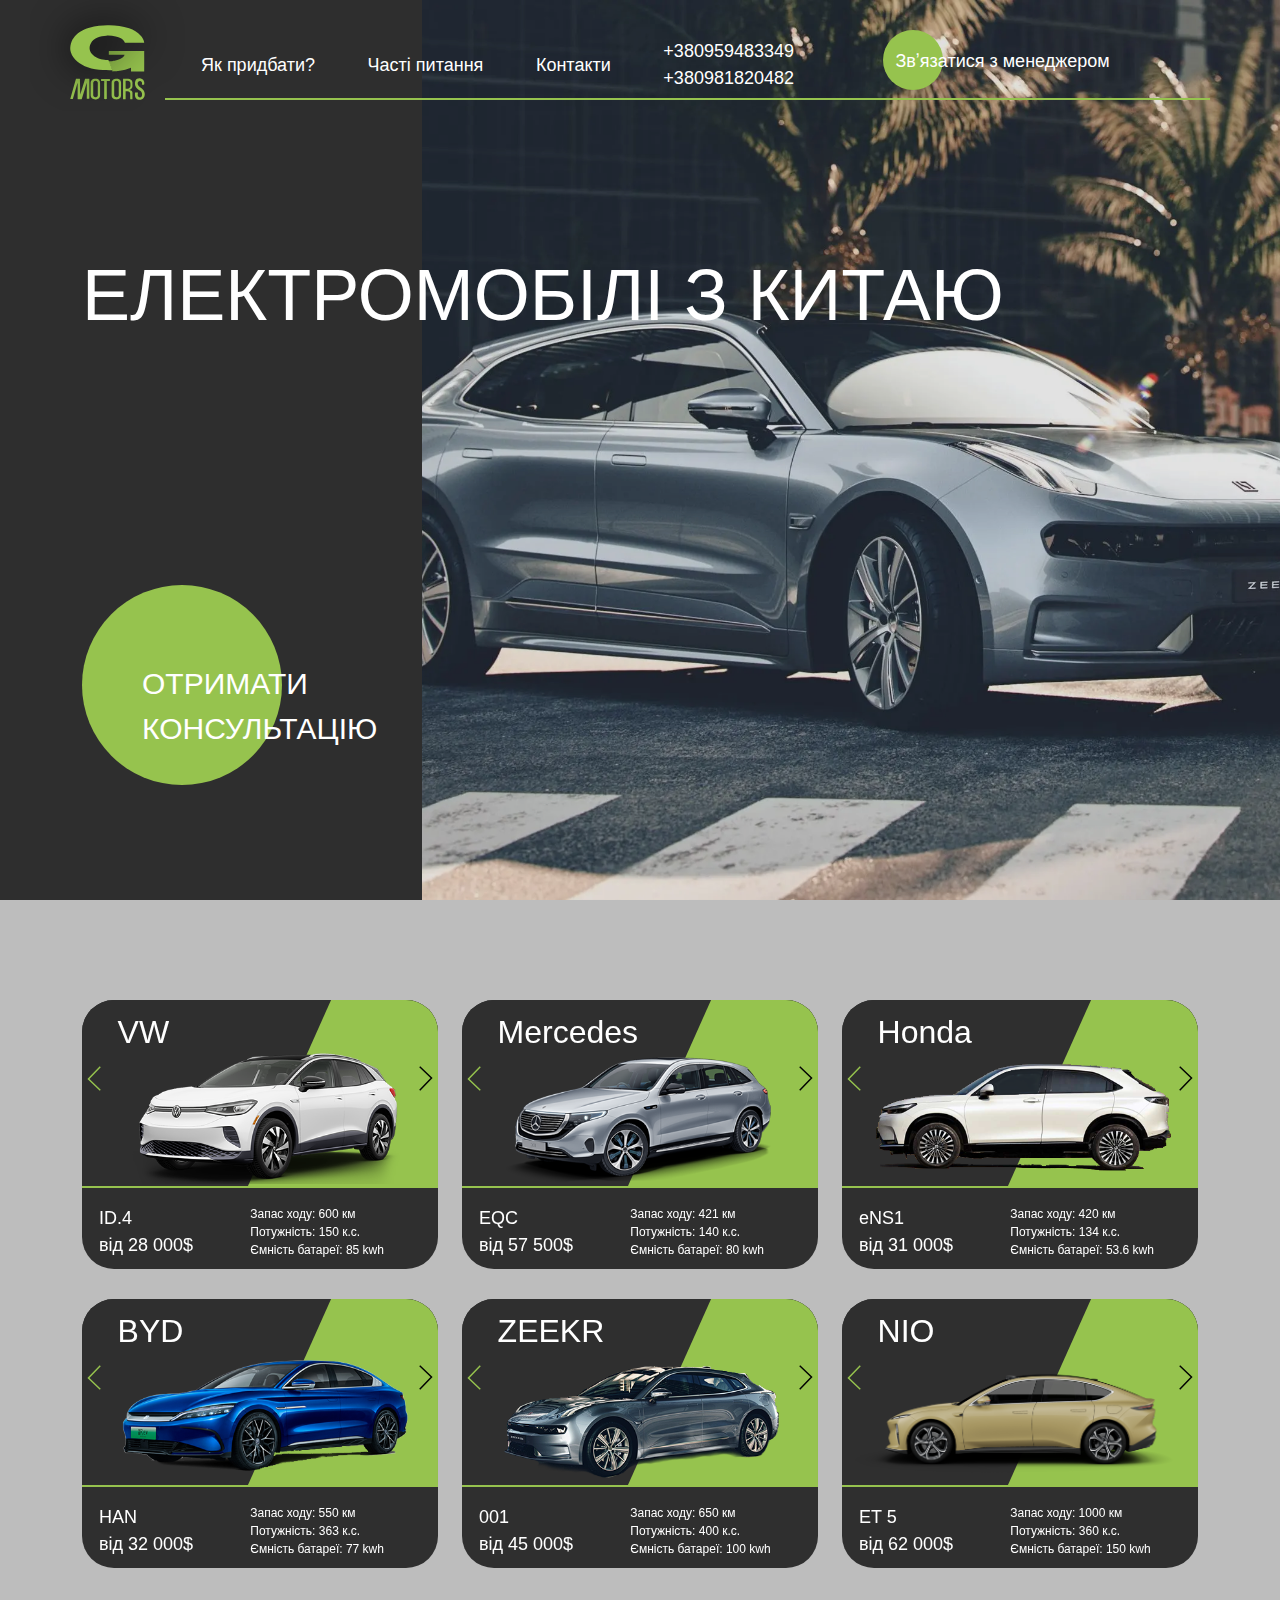
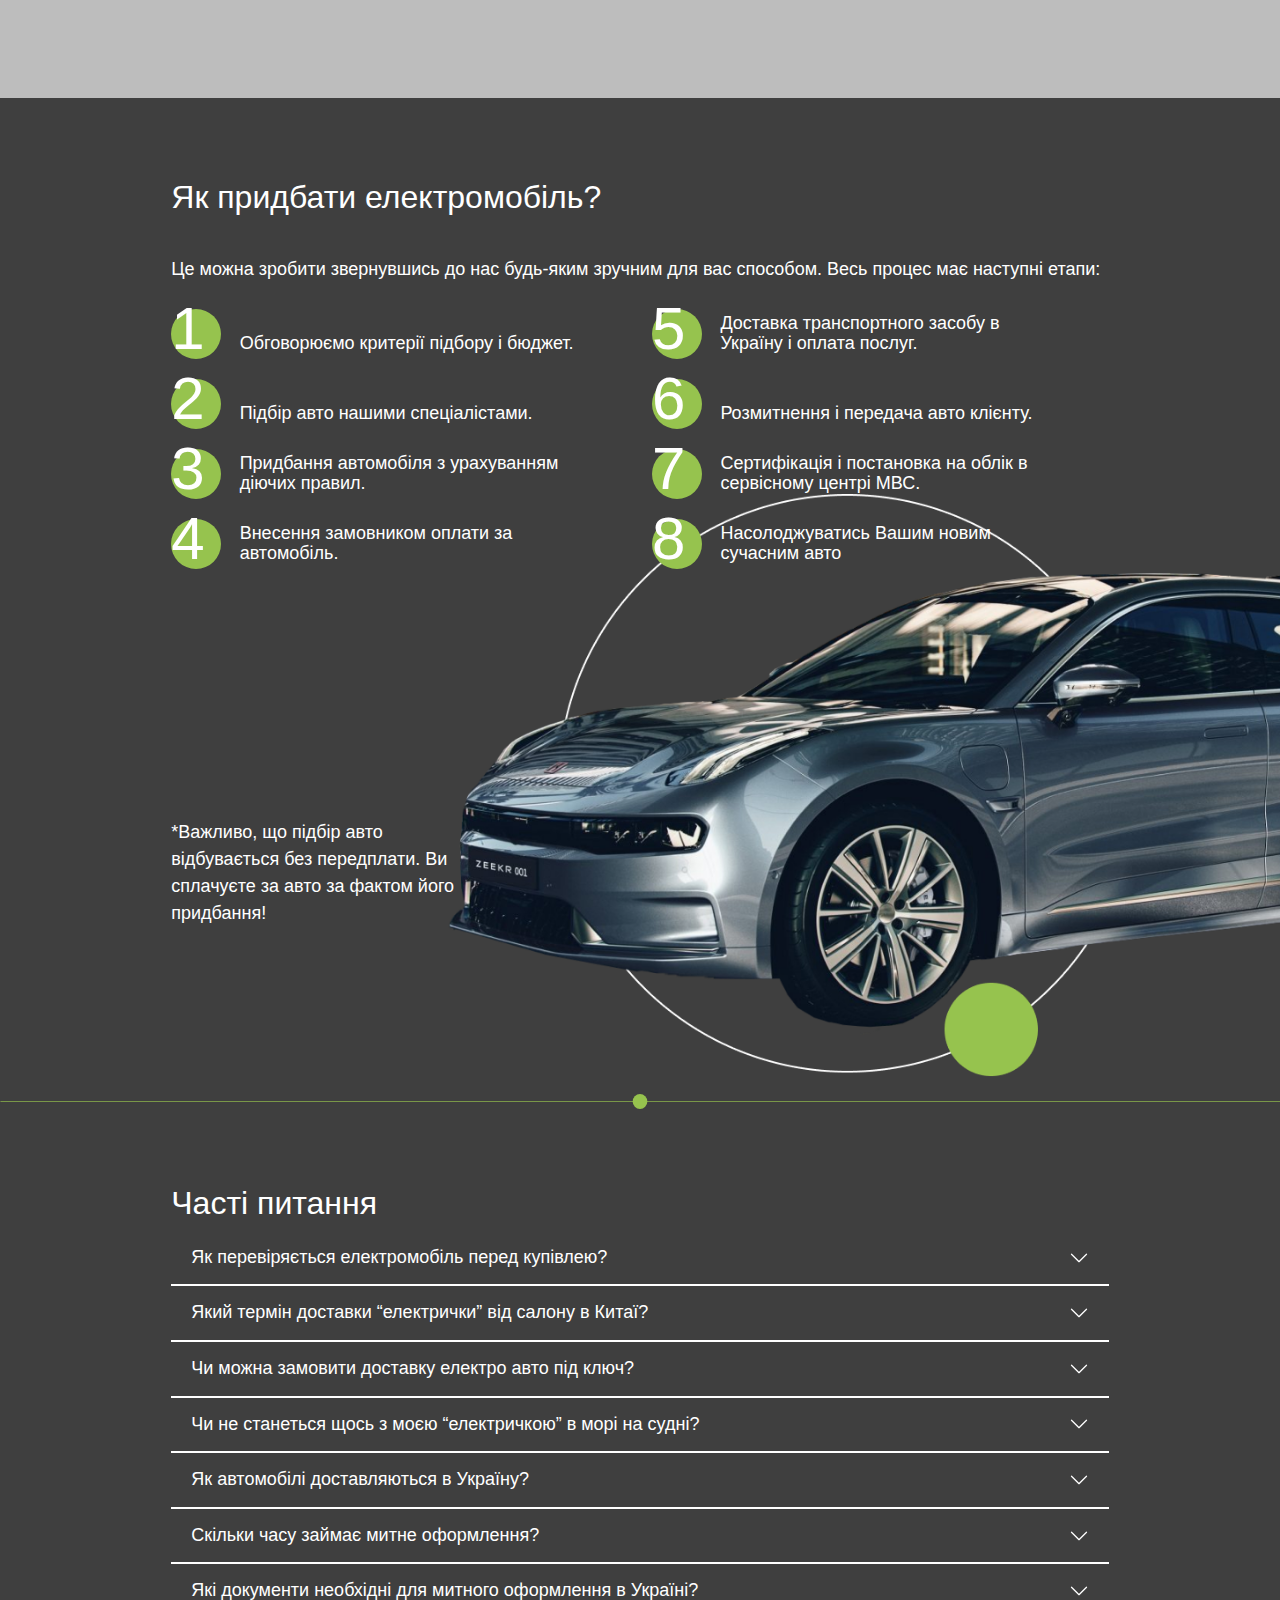
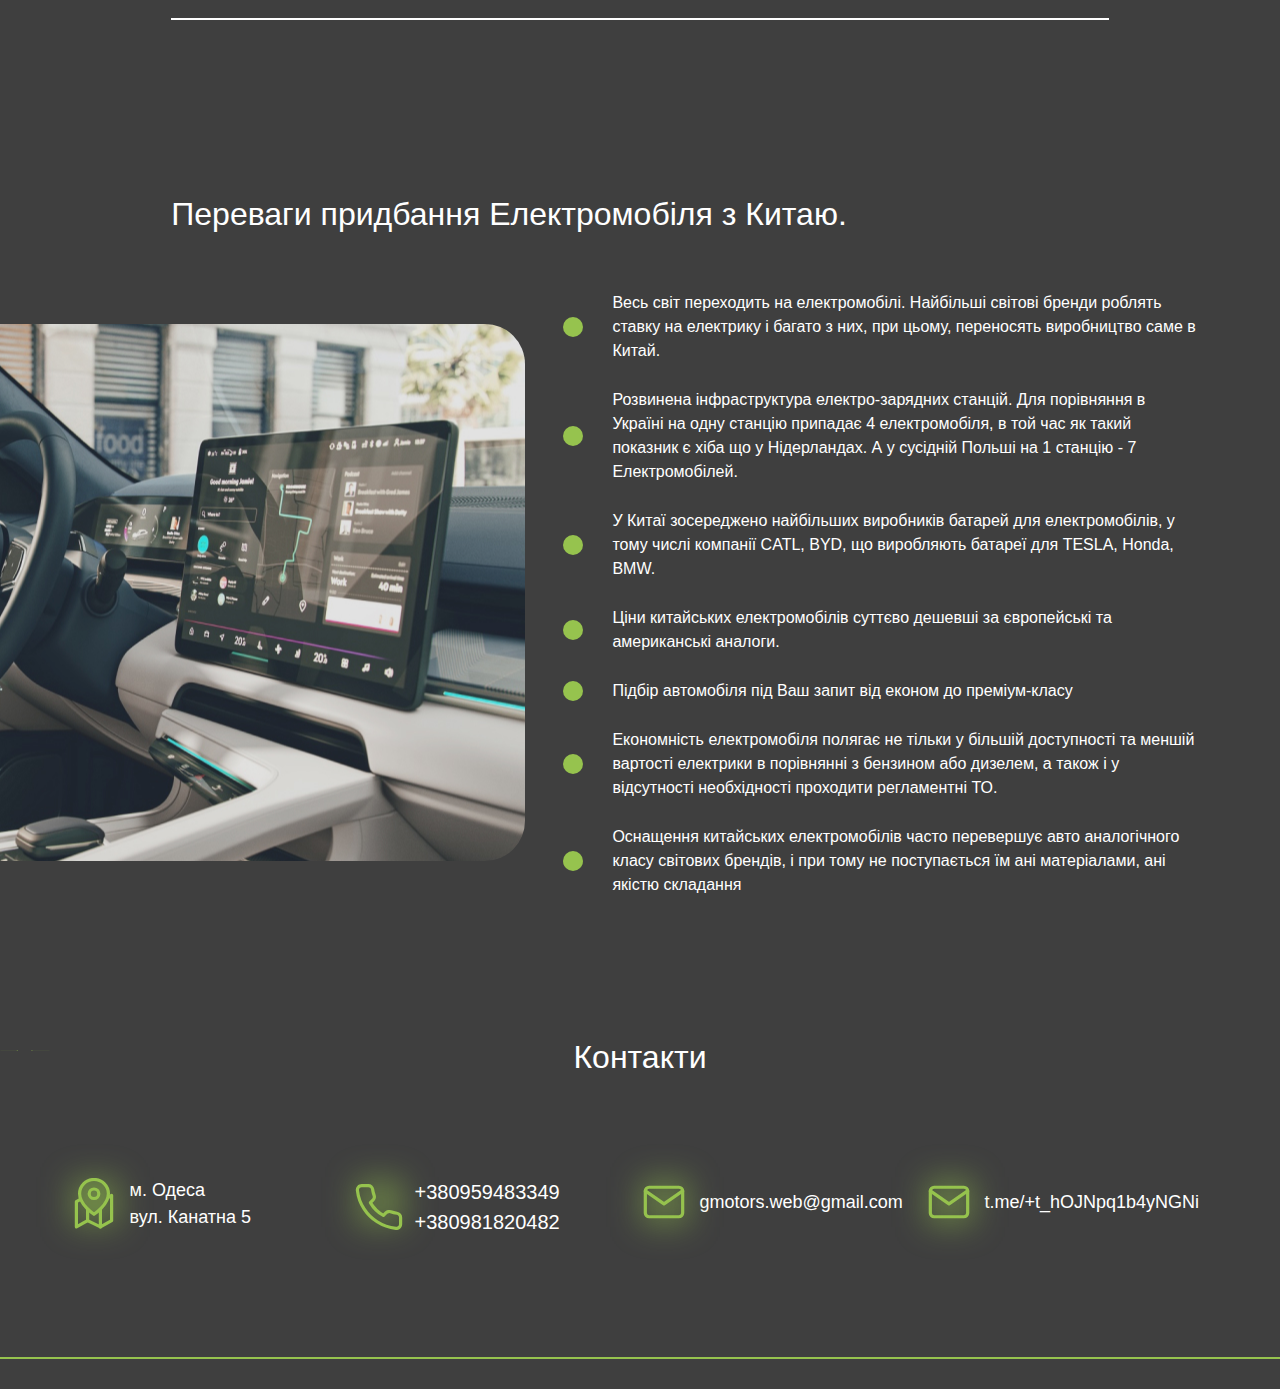
==== commit 1626c8b2: "pravki done" ====
--- a/index.html
+++ b/index.html
@@ -62,7 +62,7 @@
                         <li><a href="#htb">Як придбати?</a></li>
                         <li><a href="#faq">Часті питання</a></li>
                         <li><a href="#contacts">Контакти</a></li>
-                        <li><a href="tel:+380959483349">+380959483349</a></li>
+                        <li><a href="tel:+380959483349" class="head-phones">+380959483349</a><br><a href="tel:+380981820482" class="head-phones">+380981820482</a></li>
                     </div>
                 </nav>
 
@@ -111,7 +111,7 @@
                             <div class="carinfo row">
                                 <div class="carmodelprice col-5">
                                     <p>ID.4</p>
-                                    <p>від 35 000$</p>
+                                    <p>від 28 000$</p>
 
                                 </div>
                                 <div class="cardetails col-7">
@@ -145,7 +145,7 @@
                             <div class="carinfo row">
                                 <div class="carmodelprice col-5">
                                     <p>ID.6</p>
-                                    <p>від 46 000$</p>
+                                    <p>від 35 000$</p>
 
                                 </div>
                                 <div class="cardetails col-7">
@@ -237,7 +237,7 @@
                             <div class="carinfo row">
                                 <div class="carmodelprice col-5">
                                     <p>MNV</p>
-                                    <p>від 26 500$</p>
+                                    <p>від 25 000$</p>
 
                                 </div>
                                 <div class="cardetails col-7">
@@ -283,7 +283,7 @@
                             <div class="carinfo row">
                                 <div class="carmodelprice col-5">
                                     <p>HAN</p>
-                                    <p>від 38 500$</p>
+                                    <p>від 32 000$</p>
 
                                 </div>
                                 <div class="cardetails col-7">
@@ -363,7 +363,7 @@
                             <div class="carinfo row">
                                 <div class="carmodelprice col-5">
                                     <p>001</p>
-                                    <p>від 54 000$</p>
+                                    <p>від 45 000$</p>
 
                                 </div>
                                 <div class="cardetails col-7">
@@ -618,7 +618,7 @@
                         </h2>
                         <div id="flush-collapseFour" class="accordion-collapse collapse"
                              aria-labelledby="flush-headingFour" data-bs-parent="#accordionFlushExample">
-                            <div class="accordion-body">Чи не станеться щось з моєю “електричкою” в морі на судні?</div>
+                            <div class="accordion-body">Кожне авто страхується на період перевезення.</div>
                         </div>
                     </div>
 
@@ -745,7 +745,7 @@
                     <span class="cont-img position-absolute"></span>
                     <img src="images/phone.svg" class="col-2 ">
 
-                    <span class="col-10 cont-phone"><a href="tel:+380959483349">+380959483349</a></span>
+                    <span class="col-10 cont-phone"><a href="tel:+380959483349">+380959483349</a><a href="tel:+380981820482">+380981820482</a></span>
                 </div>
             </div>
 
--- a/css/style.css
+++ b/css/style.css
@@ -108,7 +108,7 @@
     header .contact-button-top a {
       position: absolute; }
   header .navbar {
-    margin-top: 40px;
+    margin-top: 30px;
     height: 40px;
     list-style: none; }
     header .navbar a {
@@ -455,7 +455,9 @@
     line-height: 50px; }
     .sec-contacts .cont-phone a {
       text-decoration: none;
-      color: white; }
+      color: white;
+      display: block;
+      line-height: 1.5; }
   .sec-contacts .cont-email {
     line-height: 50px; }
   .sec-contacts .cont-telega {
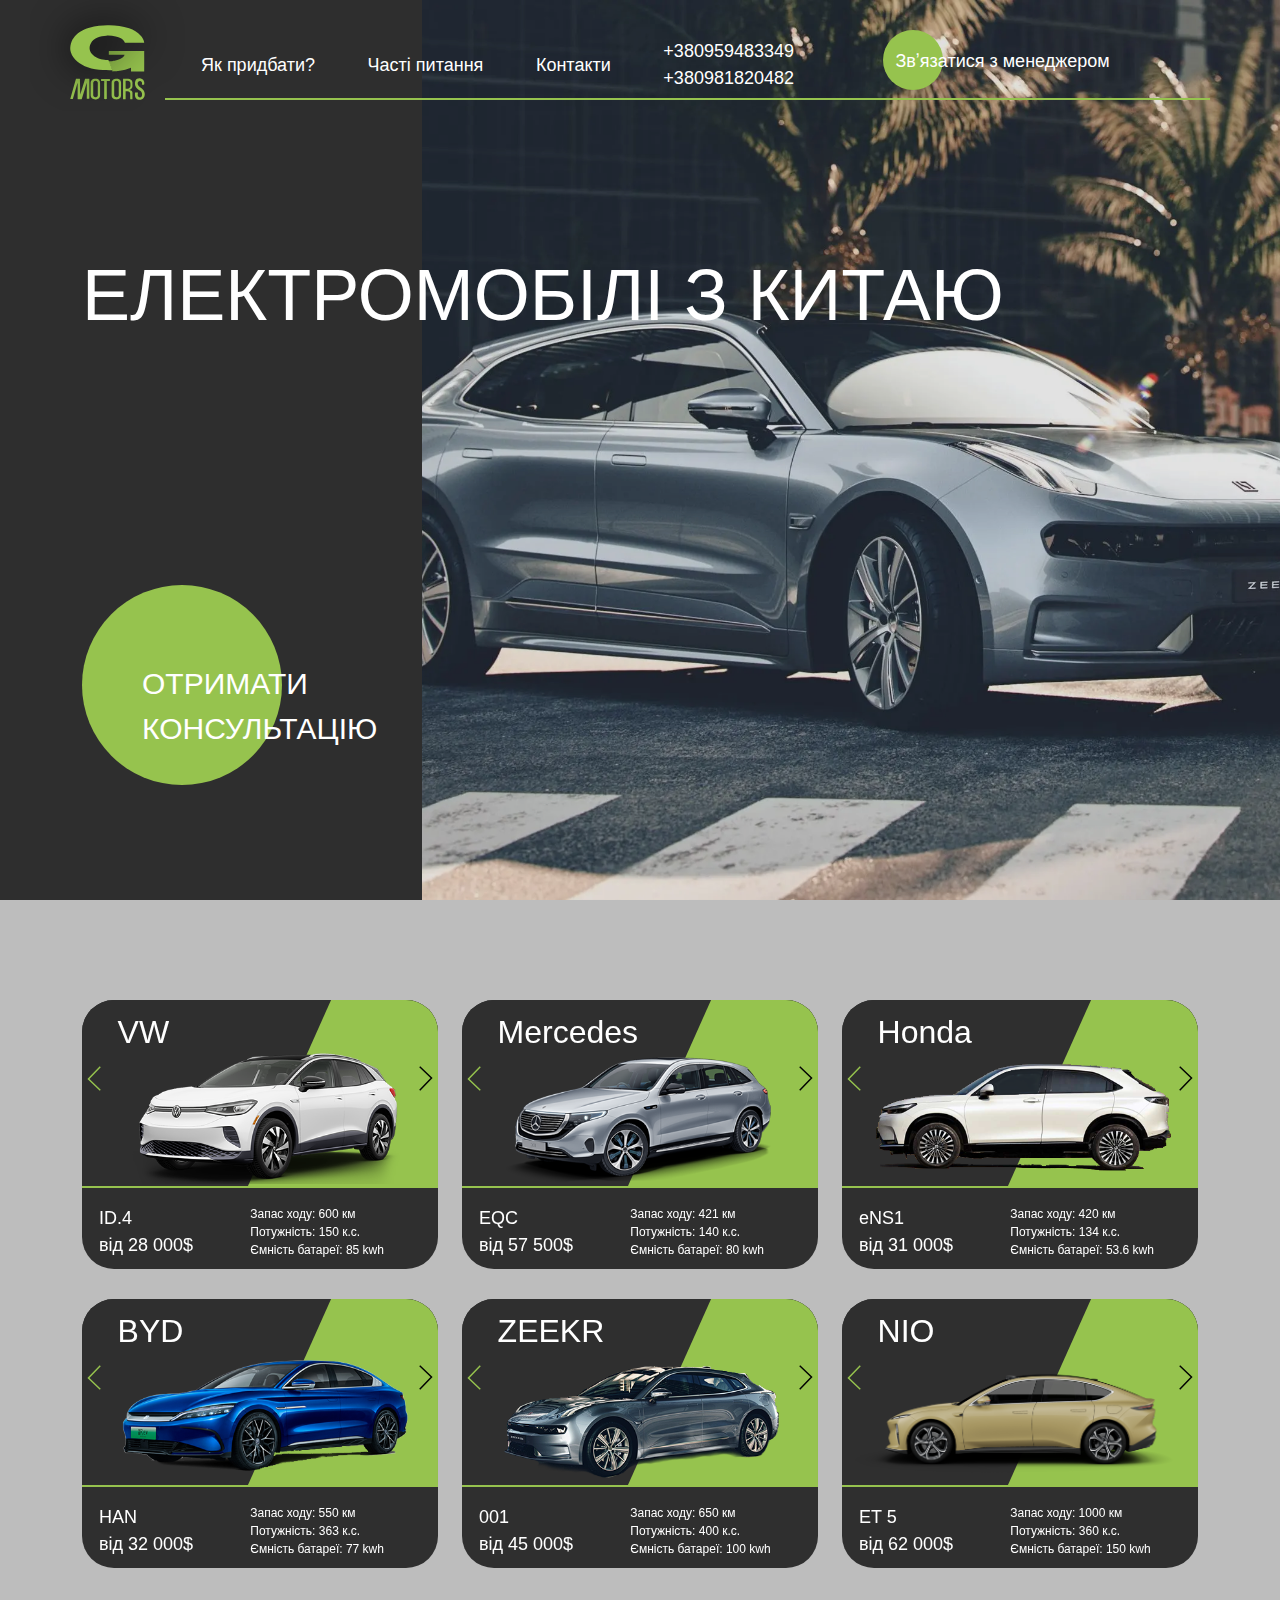
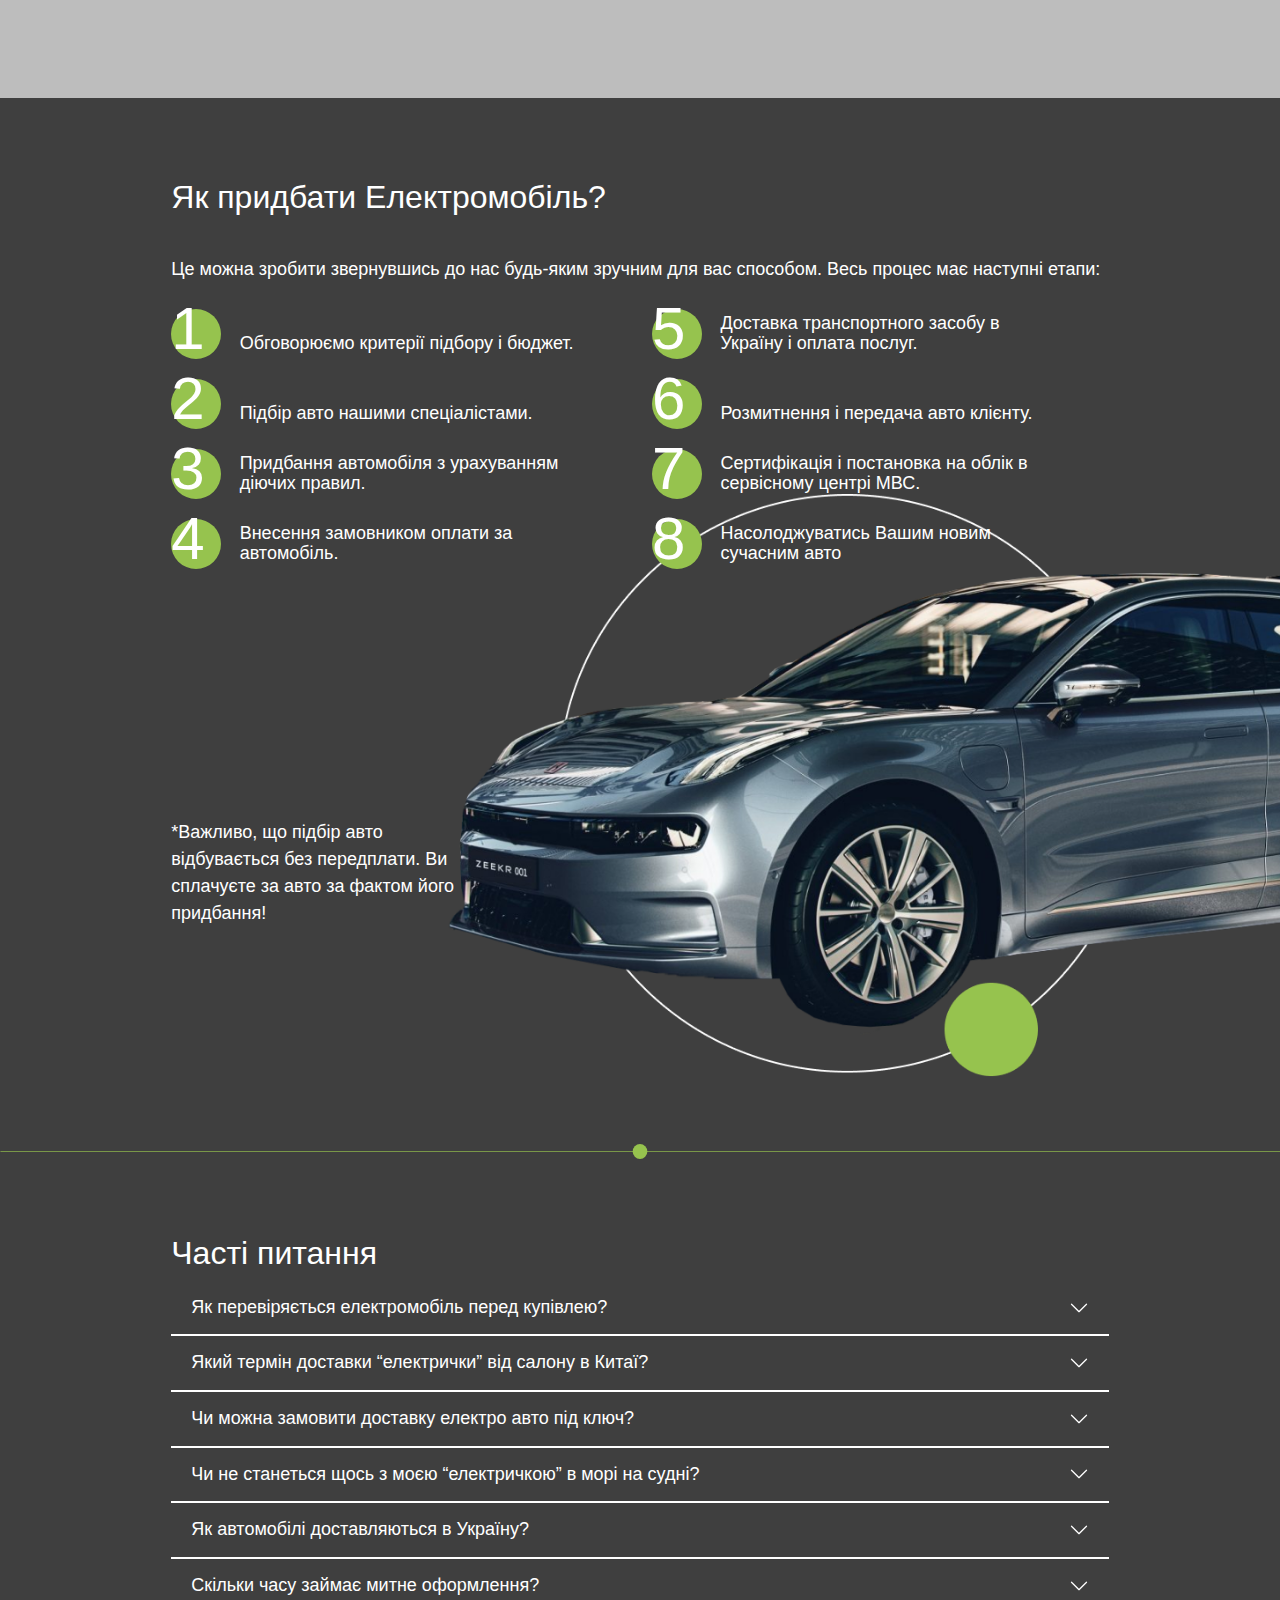
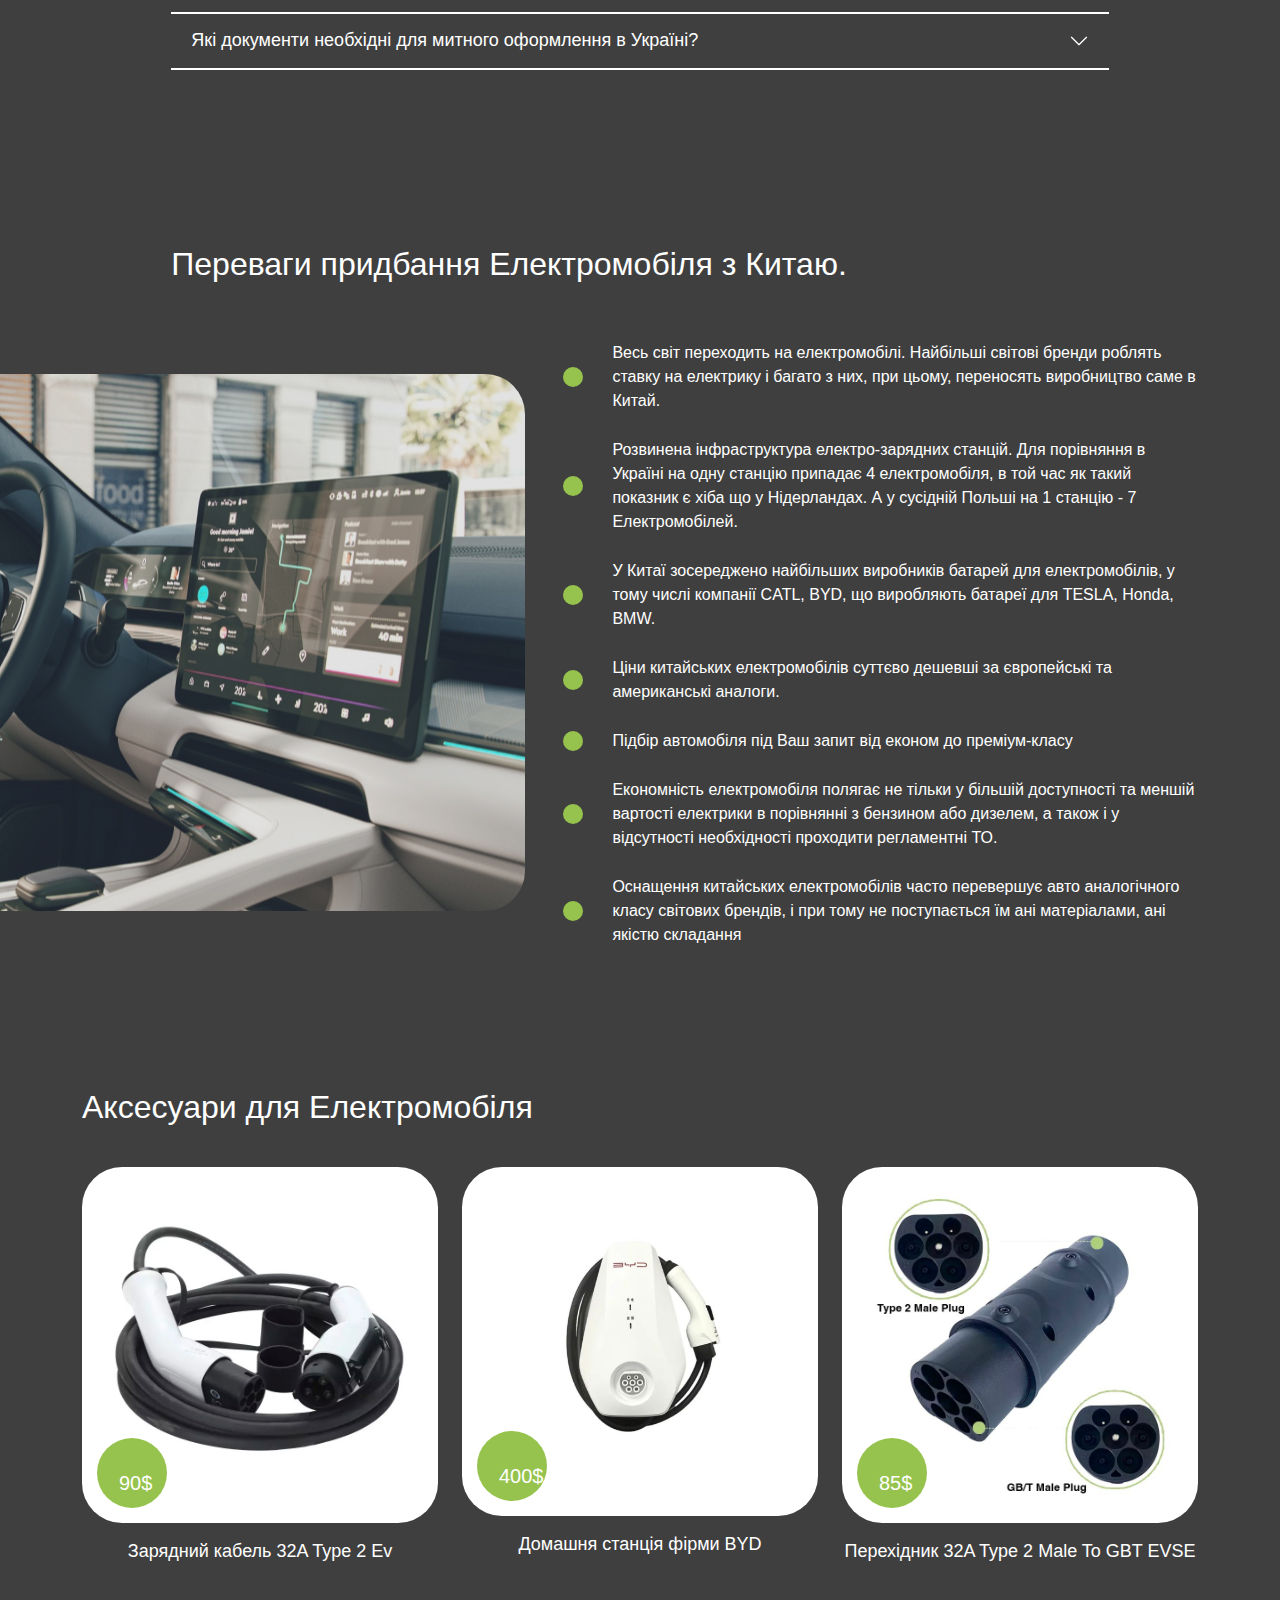
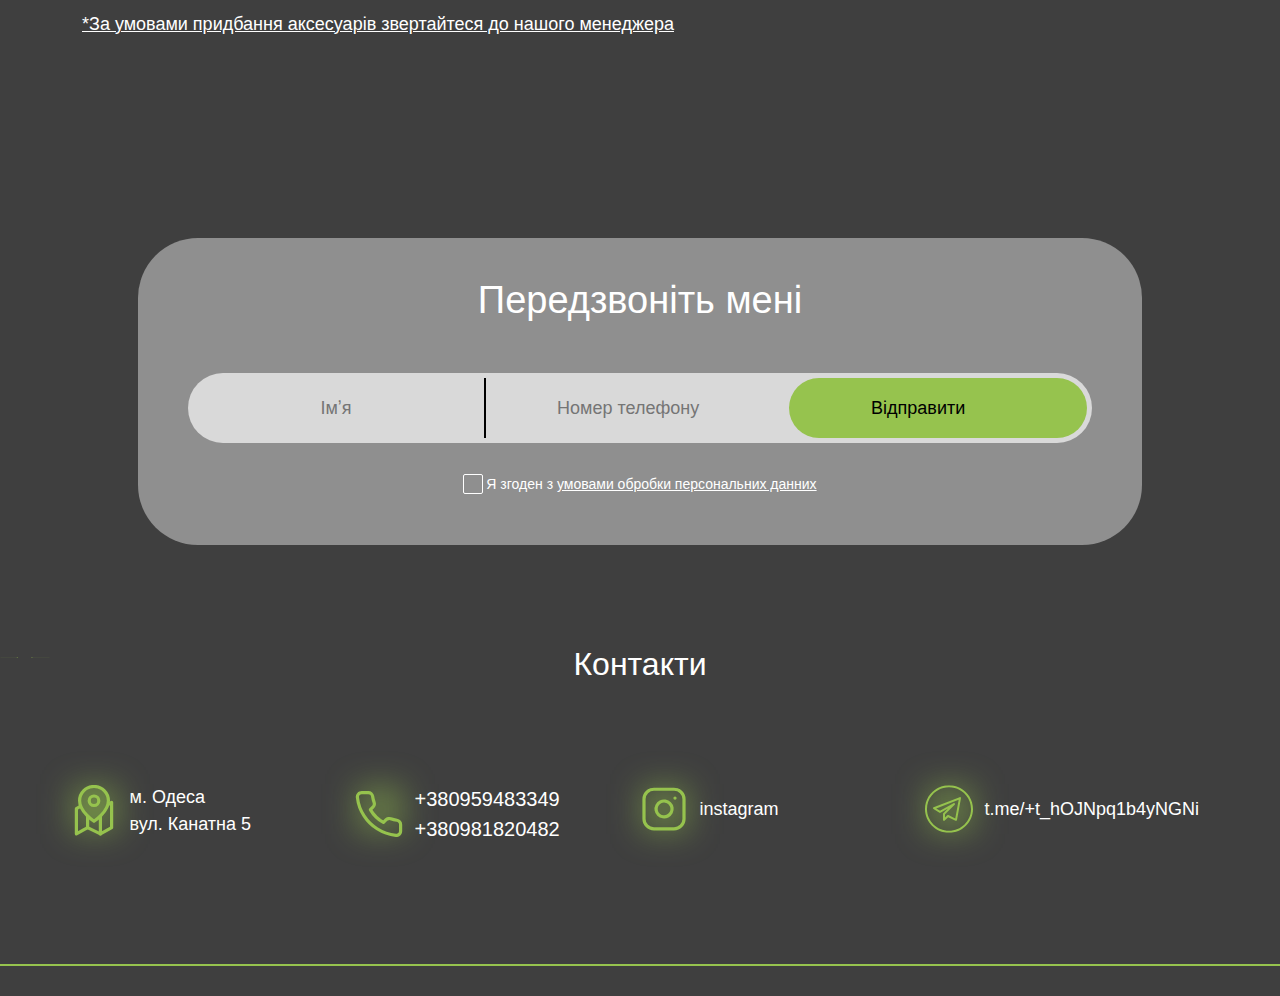
==== commit 464ec71b: "added acs sec and fixed troubles" ====
--- a/index.html
+++ b/index.html
@@ -14,7 +14,7 @@
     <link rel="preconnect" href="https://fonts.gstatic.com" crossorigin>
     <link href="https://fonts.googleapis.com/css2?family=Roboto:wght@100;300;400;700&display=swap" rel="stylesheet">
 
-    <link rel="stylesheet" href="css/style.css">
+    <link rel="stylesheet" href="css/style2.css">
 
 
 </head>
@@ -62,7 +62,8 @@
                         <li><a href="#htb">Як придбати?</a></li>
                         <li><a href="#faq">Часті питання</a></li>
                         <li><a href="#contacts">Контакти</a></li>
-                        <li><a href="tel:+380959483349" class="head-phones">+380959483349</a><br><a href="tel:+380981820482" class="head-phones">+380981820482</a></li>
+                        <li><a href="tel:+380959483349" class="head-phones">+380959483349</a><br><a
+                                href="tel:+380981820482" class="head-phones">+380981820482</a></li>
                     </div>
                 </nav>
 
@@ -487,7 +488,7 @@
     <div class="container">
         <div class="tight-container">
             <h2 class="htb-title">
-                Як придбати електромобіль?
+                Як придбати Електромобіль?
             </h2>
             <p class="htb-description">
                 Це можна зробити звернувшись до нас будь-яким зручним для вас способом.
@@ -720,7 +721,99 @@
 
 </section>
 
+<section class="sec-acs">
+    <div class="container">
+        <h2>
+            Аксесуари для Електромобіля
+        </h2>
+        <div class="row">
+            <div class="col-sm-4 col-12">
+                <div class="acs-container acs-1">
+                    <img src="images/acs-1.jpg" class="acs-img">
+                    <div class="acs-green-field">
+                        <p class="acs-price">90$</p>
+                    </div>
+                </div>
+                <p class="acs-description">
+                    Зарядний кабель 32A Type 2 Ev
+                </p>
+            </div>
+
+            <div class="col-sm-4 col-12">
+                <div class="acs-container acs-1">
+                    <img src="images/acs-2.jpg" class="acs-img">
+                    <div class="acs-green-field">
+                        <p class="acs-price">400$</p>
+                    </div>
+                </div>
+                <p class="acs-description">
+                    Домашня станція фірми BYD
+                </p>
+            </div>
+
+            <div class="col-sm-4 col-12">
+                <div class="acs-container acs-1">
+                    <img src="images/acs-3.jpg" class="acs-img">
+                    <div class="acs-green-field">
+                        <p class="acs-price">85$</p>
+                    </div>
+                </div>
+                <p class="acs-description">
+                    Перехідник 32A Type 2 Male To GBT EVSE
+                </p>
+            </div>
+
+
+        </div>
+        <a class="acs-btn" href="#contacts">*За умовами придбання аксесуарів звертайтеся до нашого менеджера</a>
+
+    </div>
+
+</section>
+
+<section class="sec-clients">
+    <div class="container">
+
+
+    </div>
+
+</section>
+
 <section class="sec-form">
+    <div class="container">
+        <div class="form-back">
+            <form action="https://docs.google.com/forms/u/5/d/e/1FAIpQLSfHeSI7a4P0VAPE46AUDS9c5X8LDmJQhK_3M9dQ35F1BC0tzw/formResponse">
+                <h3>Передзвоніть мені</h3>
+                <div class="form-inputs-case">
+                    <div class="btn-back"></div>
+                    <label for="name"></label>
+                    <input type="text" id="name" name="entry.2059107500" placeholder="Імʼя">
+                    <label for="telnum"></label>
+                    <input type="tel" id="telnum" name="entry.1341775043" placeholder="Номер телефону">
+                    <input type="submit" value="Відправити" formtarget="_blank">
+                </div>
+                <div class="form-chkbox-case">
+                    <!--                    <label for="chkbox"></label>-->
+                    <!--                    <input type="checkbox" id="chkbox" name="chkbox">-->
+                    <!--                    <span>Я згоден з <a>умовами обробки персональних данних</a></span>-->
+
+                    <div id="inputPreview">
+                        <input name="cssCheckbox" id="demo_opt_1" type="checkbox" class="css-checkbox">
+                        <label for="demo_opt_1"><span>Я згоден з&nbsp</span> <a href="#demo_opt_1" class="umovy">
+                            умовами обробки персональних данних</a></label>
+
+                    </div>
+                </div>
+
+
+            </form>
+
+
+        </div>
+
+
+    </div>
+
 
 </section>
 
@@ -745,23 +838,24 @@
                     <span class="cont-img position-absolute"></span>
                     <img src="images/phone.svg" class="col-2 ">
 
-                    <span class="col-10 cont-phone"><a href="tel:+380959483349">+380959483349</a><a href="tel:+380981820482">+380981820482</a></span>
+                    <span class="col-10 cont-phone"><a href="tel:+380959483349">+380959483349</a><a
+                            href="tel:+380981820482">+380981820482</a></span>
                 </div>
             </div>
 
             <div class="col-lg-3 cont-item">
                 <div class="row position-relative">
                     <span class="cont-img position-absolute"></span>
-                    <img src="images/email-icon.svg" class="col-2 ">
-
-                    <span class="col-10 cont-email">gmotors.web@gmail.com</span>
+                    <img src="images/instagram_icon.svg" class="col-2 ">
+
+                    <span class="col-10 cont-email">instagram</span>
                 </div>
             </div>
 
             <div class="col-lg-3 cont-item">
                 <div class="row position-relative">
                     <span class="cont-img position-absolute"></span>
-                    <img src="images/email-icon.svg" class="col-2 ">
+                    <img src="images/telegram_icon.svg" class="col-2 ">
 
                     <span class="col-10 cont-telega"><a href="https://t.me/+t_hOJNpq1b4yNGNi" target="_blank">t.me/+t_hOJNpq1b4yNGNi</a></span>
                 </div>
--- a/css/style2.css
+++ b/css/style2.css
@@ -0,0 +1,817 @@
+@import url("https://fonts.googleapis.com/css?family=Merriweather:900&display=swap");
+:root {
+  --color-primary: #002626;
+  --color-secondary: #F0F7EE;
+  --duration: 1s;
+  --nav-duration: calc(var(--duration) / 4);
+  --ease: cubic-bezier(0.215, 0.61, 0.355, 1);
+  --space: 1rem;
+  --font-primary: 'Helvetica', sans-serif;
+  --font-heading: 'Merriweather', serif;
+  --font-size: 1.125rem;
+  --line-height: 1.5; }
+
+* {
+  box-sizing: border-box; }
+
+body {
+  font-family: var(--font-primary);
+  font-size: var(--font-size);
+  line-height: var(--line-height); }
+
+h1 {
+  margin-bottom: calc(var(--space) * 3);
+  font-family: var(--font-heading);
+  font-size: calc(var(--font-size) + 6vmin);
+  line-height: calc(var(--line-height) / 1.25); }
+
+body {
+  font-family: 'Helvetica', 'Roboto', sans-serif; }
+
+header {
+  height: 100px;
+  width: 100%;
+  z-index: 10; }
+  @media screen and (max-width: 992px) {
+    header {
+      font-size: 14px; } }
+  header .container {
+    height: 100%; }
+  header .logo img {
+    height: 155px;
+    width: 155px;
+    bottom: -30px;
+    left: -40px; }
+    @media screen and (max-width: 576px) {
+      header .logo img {
+        height: 55px;
+        width: 55px;
+        top: 0px;
+        left: 0px; } }
+  header .mobile-phone {
+    display: none;
+    text-decoration: none;
+    color: #96c34e;
+    font-size: 16px;
+    font-weight: 100;
+    position: absolute;
+    margin: auto;
+    top: 35%;
+    left: 25%; }
+    @media screen and (max-width: 576px) {
+      header .mobile-phone {
+        display: inline-block; } }
+  header .header-body {
+    height: 100px;
+    border-bottom: 2px solid #96c34e; }
+    @media screen and (max-width: 992px) {
+      header .header-body {
+        display: none; } }
+  header .header-right {
+    height: 100px;
+    border-bottom: 2px solid #96c34e;
+    position: relative; }
+    @media screen and (max-width: 576px) {
+      header .header-right {
+        border-bottom: 1px solid #96c34e;
+        height: 56px; } }
+    header .header-right div {
+      display: inline-block;
+      margin-top: 48px; }
+      @media screen and (max-width: 576px) {
+        header .header-right div {
+          display: none; } }
+      header .header-right div a {
+        text-decoration: none;
+        color: white; }
+        @media screen and (max-width: 992px) {
+          header .header-right div a {
+            font-size: 14px; } }
+        @media screen and (max-width: 576px) {
+          header .header-right div a {
+            display: none; } }
+  header .lang-change {
+    position: absolute;
+    right: 0;
+    opacity: 0; }
+  header .contact-button-top {
+    margin-left: 15%; }
+    header .contact-button-top .contact-button-top-circle {
+      position: absolute;
+      height: 60px;
+      width: 60px;
+      background-color: #96c34e;
+      margin: 0;
+      top: 30px;
+      left: 14%;
+      border-radius: 50%; }
+    header .contact-button-top a {
+      position: absolute; }
+  header .navbar {
+    margin-top: 30px;
+    height: 40px;
+    list-style: none; }
+    header .navbar a {
+      text-decoration: none;
+      color: white;
+      font-size: 18px; }
+
+.sec-main {
+  height: 100vh;
+  position: relative;
+  overflow: hidden;
+  font-family: 'Helvetica', sans-serif; }
+  .sec-main h1 {
+    font-family: 'Helvetica', 'Roboto', sans-serif; }
+  .sec-main .back-main {
+    position: absolute;
+    height: 100vh;
+    width: 100vw;
+    left: 8%;
+    background-image: url("../images/zeekr-001-main.webp");
+    background-size: cover; }
+    @media screen and (max-width: 576px) {
+      .sec-main .back-main {
+        background-image: url("../images/mobile-back.jpg");
+        left: 0;
+        background-position: center; } }
+  .sec-main .dark-part-back {
+    position: absolute;
+    height: 100vh;
+    width: 33%;
+    background-color: #1f1f1f; }
+    @media screen and (max-width: 576px) {
+      .sec-main .dark-part-back {
+        height: 25vh;
+        width: 100%; } }
+  .sec-main .tint-main {
+    position: absolute;
+    height: 100vh;
+    width: 100vw;
+    background-color: rgba(111, 111, 111, 0.2); }
+  .sec-main .motto {
+    position: absolute;
+    top: 28%;
+    color: white; }
+    @media screen and (max-width: 576px) {
+      .sec-main .motto {
+        font-size: 36px;
+        top: 10%; } }
+  .sec-main .arrow-mobile {
+    display: none; }
+    @media screen and (max-width: 576px) {
+      .sec-main .arrow-mobile {
+        display: inline-block;
+        position: absolute;
+        z-index: 14;
+        bottom: 50px;
+        left: 47%; } }
+  .sec-main .main-button {
+    font-size: 30px;
+    position: absolute;
+    text-decoration: none;
+    color: white;
+    top: 38%;
+    left: 30%;
+    display: inline-block; }
+    @media screen and (max-width: 576px) {
+      .sec-main .main-button {
+        font-size: 14px; } }
+  .sec-main .main-button-green {
+    height: 200px;
+    width: 200px;
+    border-radius: 50%;
+    background-color: #96c34e;
+    position: absolute;
+    top: 65%; }
+    @media screen and (max-width: 576px) {
+      .sec-main .main-button-green {
+        height: 102px;
+        width: 102px;
+        top: 28%;
+        left: 56%; } }
+
+.sec-carousel {
+  padding-top: 100px;
+  padding-bottom: 100px;
+  background-color: #bdbdbd; }
+  @media screen and (max-width: 576px) {
+    .sec-carousel {
+      padding-top: 30px;
+      padding-bottom: 30px; } }
+
+.car-block {
+  transition-duration: 4s;
+  background-color: #2f2f2f;
+  background-size: cover;
+  border-radius: 32px;
+  overflow: hidden;
+  position: relative;
+  margin-bottom: 30px; }
+  .car-block .carnames {
+    font-size: 32px;
+    position: absolute;
+    color: white;
+    top: 3%;
+    left: 10%;
+    z-index: 24; }
+  .car-block .greenback {
+    position: absolute;
+    background-image: url("../images/green_back-2.svg");
+    background-size: cover;
+    height: 70%;
+    width: 100%;
+    border-bottom: 2px solid #96c34e; }
+  .car-block p {
+    margin: 0; }
+  .car-block .owl-dots {
+    display: none; }
+  .car-block .carplace {
+    min-height: 200px;
+    position: relative; }
+    .car-block .carplace img {
+      position: absolute;
+      bottom: 8%;
+      width: 100%; }
+  .car-block .item .carinfo {
+    margin-top: 5px;
+    margin-left: 5px;
+    color: white; }
+  .car-block .item .cardetails {
+    font-size: 12px; }
+  .car-block .owl-carousel button img {
+    height: 100%;
+    max-height: 25px; }
+  .car-block .owl-carousel .owl-nav .owl-prev {
+    position: absolute;
+    top: 23%;
+    left: 0; }
+  .car-block .owl-carousel .owl-nav .owl-next {
+    position: absolute;
+    top: 23%;
+    right: 0; }
+
+.tight-container {
+  max-width: 84%;
+  margin: auto; }
+
+.sec-how-to-buy {
+  background-color: #3f3f3f;
+  padding-top: 80px;
+  padding-bottom: 0px;
+  color: white;
+  overflow: hidden; }
+  @media screen and (max-width: 1199px) {
+    .sec-how-to-buy .tight-container {
+      max-width: 100%; } }
+  .sec-how-to-buy .htb-title {
+    margin-bottom: 40px; }
+  .sec-how-to-buy .htb-list {
+    margin-bottom: 0; }
+  .sec-how-to-buy .htb-item {
+    list-style: none;
+    position: relative;
+    line-height: 1;
+    margin-bottom: 10px;
+    height: 60px; }
+    .sec-how-to-buy .htb-item .htb-item-num {
+      font-size: 60px;
+      position: relative; }
+    .sec-how-to-buy .htb-item .htb-item-green {
+      height: 50px;
+      width: 50px;
+      border-radius: 50%;
+      background-color: #96c34e;
+      position: absolute;
+      bottom: 0; }
+    .sec-how-to-buy .htb-item .htb-item-info {
+      padding-left: 30px;
+      font-size: 18px;
+      display: inline-block;
+      width: 80%;
+      line-height: 20px; }
+      @media screen and (max-width: 575px) {
+        .sec-how-to-buy .htb-item .htb-item-info {
+          font-size: 16px;
+          font-weight: 100; } }
+    .sec-how-to-buy .htb-item .htb-carimg-cont {
+      position: absolute;
+      left: -220px;
+      top: -15px;
+      z-index: 0; }
+      @media screen and (max-width: 991px) {
+        .sec-how-to-buy .htb-item .htb-carimg-cont {
+          left: 120px;
+          top: 30px; } }
+      @media screen and (max-width: 575px) {
+        .sec-how-to-buy .htb-item .htb-carimg-cont {
+          left: 10px;
+          top: 33px; } }
+      .sec-how-to-buy .htb-item .htb-carimg-cont img {
+        max-width: 1180px;
+        z-index: 0; }
+        @media screen and (max-width: 991px) {
+          .sec-how-to-buy .htb-item .htb-carimg-cont img {
+            max-width: 700px; } }
+        @media screen and (max-width: 767px) {
+          .sec-how-to-buy .htb-item .htb-carimg-cont img {
+            max-width: 600px; } }
+  .sec-how-to-buy .last-item-8 {
+    margin-bottom: 250px; }
+    @media screen and (max-width: 767px) {
+      .sec-how-to-buy .last-item-8 {
+        margin-bottom: 280px; } }
+  .sec-how-to-buy .htb-last-text {
+    margin-bottom: 210px;
+    z-index: 1; }
+    @media screen and (max-width: 767px) {
+      .sec-how-to-buy .htb-last-text {
+        margin-bottom: 40px; } }
+  .sec-how-to-buy .line-sec {
+    width: 100%; }
+
+.sec-faq {
+  padding-top: 70px;
+  background-color: #3f3f3f;
+  padding-bottom: 50px;
+  color: white;
+  overflow: hidden; }
+  @media screen and (max-width: 767px) {
+    .sec-faq {
+      padding-bottom: 30px; } }
+  .sec-faq .tight-container-faq {
+    width: 84%;
+    margin: auto; }
+    @media screen and (max-width: 767px) {
+      .sec-faq .tight-container-faq {
+        width: 100%; } }
+  .sec-faq .accordion-flush .accordion-item {
+    background-color: #3f3f3f;
+    border-bottom: 2px solid white; }
+  .sec-faq .accordion-flush .accordion-button {
+    background-color: #3f3f3f;
+    color: white;
+    border: none;
+    box-shadow: none;
+    font-size: 18px; }
+    @media screen and (max-width: 767px) {
+      .sec-faq .accordion-flush .accordion-button {
+        font-size: 16px; } }
+    .sec-faq .accordion-flush .accordion-button :focus {
+      border: none; }
+  .sec-faq .accordion-flush .accordion-body {
+    font-size: 16px;
+    font-weight: 100; }
+    @media screen and (max-width: 767px) {
+      .sec-faq .accordion-flush .accordion-body {
+        font-size: 14px; } }
+  .sec-faq .sec-plus-title {
+    margin-top: 175px; }
+    @media screen and (max-width: 767px) {
+      .sec-faq .sec-plus-title {
+        margin-top: 105px; } }
+
+.sec-plus {
+  background-color: #3f3f3f;
+  padding-top: 0px;
+  padding-bottom: 0px;
+  color: white;
+  overflow: hidden;
+  position: relative; }
+  .sec-plus .plus-list {
+    list-style: none; }
+    @media screen and (max-width: 767px) {
+      .sec-plus .plus-list {
+        margin-top: 300px; } }
+    @media screen and (max-width: 575px) {
+      .sec-plus .plus-list {
+        margin-top: 220px; } }
+  .sec-plus .plus-item {
+    margin-bottom: 25px;
+    font-size: 16px;
+    font-weight: 100; }
+    @media screen and (max-width: 767px) {
+      .sec-plus .plus-item {
+        font-size: 14px; } }
+  .sec-plus .plus-green {
+    height: 20px;
+    width: 20px;
+    background-color: #96c34e;
+    display: inline-block;
+    border-radius: 50%;
+    margin: auto;
+    --bs-gutter-x: 0; }
+  .sec-plus .plus-back-img {
+    background-image: url("../images/zeekr-salon.jpg");
+    position: absolute;
+    height: 83%;
+    width: 83%;
+    display: block;
+    background-repeat: no-repeat;
+    background-position: right;
+    border-radius: 40px;
+    left: -42%;
+    top: 5%; }
+    @media screen and (max-width: 767px) {
+      .sec-plus .plus-back-img {
+        border-radius: 0;
+        height: 33%;
+        width: 100%;
+        left: 0;
+        top: 0;
+        background-position: center; } }
+    @media screen and (max-width: 575px) {
+      .sec-plus .plus-back-img {
+        height: 20%; } }
+
+.sec-contacts {
+  padding-top: 100px;
+  padding-bottom: 100px;
+  background-color: #3f3f3f;
+  color: white;
+  overflow: hidden; }
+  .sec-contacts .cont-item {
+    margin-bottom: 20px; }
+    @media screen and (max-width: 575px) {
+      .sec-contacts .cont-item {
+        margin-left: 38px; } }
+  .sec-contacts .line-contacts {
+    width: 100%;
+    top: 30%; }
+  .sec-contacts .sec-contacts-title {
+    position: center;
+    text-align: center;
+    margin-bottom: 100px; }
+  .sec-contacts .cont-img {
+    background: rgba(150, 195, 78, 0.4);
+    filter: blur(15px);
+    height: 50px;
+    width: 50px;
+    top: 0%; }
+  .sec-contacts img {
+    padding: 0;
+    max-width: 50px; }
+  .sec-contacts .cont-phone {
+    font-size: 20px;
+    line-height: 50px; }
+    .sec-contacts .cont-phone a {
+      text-decoration: none;
+      color: white;
+      display: block;
+      line-height: 1.5; }
+  .sec-contacts .cont-email {
+    line-height: 50px; }
+  .sec-contacts .cont-telega {
+    line-height: 50px; }
+    .sec-contacts .cont-telega a {
+      text-decoration: none;
+      color: white; }
+
+.sec-acs {
+  background-color: #3f3f3f;
+  padding-top: 100px;
+  padding-bottom: 100px; }
+  .sec-acs h2 {
+    color: white;
+    margin-bottom: 40px; }
+  .sec-acs .acs-container {
+    position: relative; }
+    .sec-acs .acs-container .acs-green-field {
+      height: 70px;
+      width: 70px;
+      border-radius: 50%;
+      background-color: #96c34e;
+      position: absolute;
+      bottom: 15px;
+      left: 15px; }
+    .sec-acs .acs-container .acs-price {
+      font-size: 20px;
+      position: absolute;
+      bottom: 10px;
+      left: 22px;
+      margin: 0;
+      color: white; }
+    .sec-acs .acs-container .acs-price-l {
+      font-size: 24px;
+      position: absolute;
+      bottom: 15px;
+      margin: 0;
+      left: 8px;
+      color: white; }
+  .sec-acs .acs-description {
+    color: white;
+    margin-top: 15px;
+    text-align: center; }
+  .sec-acs .acs-img {
+    width: 100%;
+    border-radius: 40px; }
+  .sec-acs .acs-btn {
+    color: white;
+    margin-top: 30px;
+    display: block; }
+
+.sec-form {
+  background-color: #3f3f3f;
+  padding-top: 100px; }
+  .sec-form h3 {
+    text-align: center;
+    font-family: Helvetica;
+    font-size: 38px;
+    color: #FFFFFF;
+    padding-top: 40px;
+    margin-bottom: 50px; }
+    @media screen and (max-width: 767px) {
+      .sec-form h3 {
+        font-size: 22px; } }
+
+.form-back {
+  background-color: #8f8f8f;
+  margin: auto;
+  width: 90%;
+  border-radius: 60px;
+  padding-bottom: 50px; }
+  .form-back .form-inputs-case {
+    background-color: #d9d9d9;
+    margin: auto;
+    width: 90%;
+    height: 70px;
+    border-radius: 35px;
+    padding: 5px;
+    position: relative;
+    margin-bottom: 30px; }
+    @media screen and (max-width: 767px) {
+      .form-back .form-inputs-case {
+        height: 100%; } }
+    .form-back .form-inputs-case label {
+      display: none; }
+    .form-back .form-inputs-case input {
+      line-height: 60px;
+      padding: 0;
+      border: 0;
+      width: 32%;
+      background: none;
+      position: relative;
+      color: black;
+      text-align: center; }
+      @media screen and (max-width: 767px) {
+        .form-back .form-inputs-case input {
+          display: block;
+          width: 100%; } }
+    .form-back .form-inputs-case .btn-back {
+      background-color: #96c34e;
+      position: absolute;
+      right: 5px;
+      height: 60px;
+      width: 33%;
+      border-radius: 35px; }
+      @media screen and (max-width: 767px) {
+        .form-back .form-inputs-case .btn-back {
+          width: 96%;
+          bottom: 5px;
+          right: 2%; } }
+    .form-back .form-inputs-case input::placeholder {
+      text-align: center; }
+  .form-back .form-chkbox-case {
+    margin: auto;
+    width: 90%; }
+    .form-back .form-chkbox-case input#chkbox {
+      height: 22px;
+      width: 22px;
+      background: #8f8f8f;
+      border: 2px solid white;
+      display: inline-block; }
+
+.css-checkbox {
+  position: absolute;
+  overflow: hidden;
+  clip: rect(0 0 0 0);
+  height: 1px;
+  width: 1px;
+  margin: -1px;
+  padding: 0;
+  border: 0; }
+
+#inputPreview {
+  display: flex;
+  gap: 20px;
+  justify-content: center; }
+  @media screen and (max-width: 767px) {
+    #inputPreview {
+      font-size: 12px; }
+      #inputPreview span {
+        font-size: 10px; }
+      #inputPreview a {
+        font-size: 10px; } }
+
+.css-checkbox + label {
+  position: relative;
+  font-size: 14px;
+  cursor: pointer;
+  display: inline-flex;
+  align-items: center;
+  height: 22px;
+  color: white; }
+
+.css-checkbox + label::before {
+  content: " ";
+  display: inline-block;
+  vertical-align: middle;
+  margin-right: 3px;
+  width: 20px;
+  height: 20px;
+  background-color: #8f8f8f;
+  border-width: 1px;
+  border-style: solid;
+  border-color: white;
+  border-radius: 2px;
+  box-shadow: none; }
+
+.css-checkbox:checked + label::after {
+  content: " ";
+  background-image: url("[data-uri]");
+  background-repeat: no-repeat;
+  background-size: 10px 10px;
+  background-position: center center;
+  position: absolute;
+  display: flex;
+  justify-content: center;
+  align-items: center;
+  margin-left: 0px;
+  left: 0px;
+  top: 0px;
+  text-align: center;
+  background-color: transparent;
+  font-size: 10px;
+  height: 22px;
+  width: 22px; }
+
+#telnum {
+  border-left: 2px solid black; }
+  @media screen and (max-width: 767px) {
+    #telnum {
+      border-top: 2px solid black;
+      border-left: 0; } }
+
+.umovy {
+  color: white; }
+
+footer {
+  border-top: 2px solid #96c34e;
+  padding-bottom: 30px;
+  background-color: #3f3f3f; }
+
+.menu-mobile {
+  display: none; }
+  @media screen and (max-width: 992px) {
+    .menu-mobile {
+      display: block; } }
+
+.main-navigation-toggle {
+  position: fixed;
+  height: 1px;
+  width: 1px;
+  overflow: hidden;
+  clip: rect(1px, 1px, 1px, 1px);
+  white-space: nowrap; }
+  .main-navigation-toggle + label {
+    position: fixed;
+    top: calc(var(--space) * 1.5);
+    right: calc(var(--space) * 2);
+    cursor: pointer;
+    z-index: 2; }
+    @media screen and (max-width: 576px) {
+      .main-navigation-toggle + label {
+        top: calc(var(--space) * 1);
+        right: calc(var(--space) * 1); } }
+
+.icon--menu-toggle {
+  --size: calc(1rem + 4vmin);
+  display: flex;
+  align-items: center;
+  justify-content: center;
+  width: var(--size);
+  height: var(--size);
+  stroke-width: 6; }
+
+.icon-group {
+  transform: translateX(0);
+  transition: transform var(--nav-duration) var(--ease); }
+
+.icon--menu {
+  stroke: var(--color-primary); }
+
+.icon--close {
+  stroke: var(--color-secondary);
+  transform: translateX(-100%); }
+
+.main-navigation {
+  position: fixed;
+  top: 0;
+  left: 0;
+  display: flex;
+  align-items: center;
+  width: 100%;
+  height: 100%;
+  transform: translateX(-100%);
+  transition: transform var(--nav-duration);
+  z-index: 1; }
+  .main-navigation:after {
+    content: '';
+    position: absolute;
+    top: 0;
+    left: 0;
+    width: 100%;
+    height: 100%;
+    background-color: var(--color-primary);
+    transform-origin: 0 50%;
+    z-index: -1; }
+  .main-navigation ul {
+    font-size: 6vmin;
+    font-family: var(--font-heading);
+    width: 100%; }
+  .main-navigation li {
+    --border-size: 1vmin;
+    display: flex;
+    align-items: center;
+    position: relative;
+    overflow: hidden; }
+    .main-navigation li:after {
+      content: '';
+      position: absolute;
+      bottom: 0;
+      left: 0;
+      width: 100%;
+      height: var(--border-size);
+      background-color: var(--color-secondary);
+      transform-origin: 0 50%;
+      transform: translateX(-100%) skew(15deg); }
+  .main-navigation a {
+    display: inline-block;
+    width: 100%;
+    max-width: 800px;
+    margin: 0 auto;
+    color: var(--color-secondary);
+    line-height: 1;
+    text-decoration: none;
+    user-select: none;
+    padding: var(--space) calc(var(--space) * 2) calc(var(--space) + var(--border-size) / 2);
+    transform: translateY(100%); }
+  .main-navigation .social-icons {
+    max-width: 800px;
+    margin: 0 auto;
+    display: flex;
+    justify-content: start; }
+
+.main-content {
+  transform: translateX(0);
+  transition: transform calc(var(--nav-duration) * 2) var(--ease); }
+  .main-content > * + * {
+    margin-top: calc(var(--space) * var(--line-height)); }
+
+.main-navigation-toggle:checked ~ label .icon--menu-toggle .icon-group {
+  transform: translateX(100%); }
+.main-navigation-toggle:checked ~ .main-content {
+  transform: translateX(10%); }
+.main-navigation-toggle:checked ~ .main-navigation {
+  transition-duration: 0s;
+  transform: translateX(0); }
+  .main-navigation-toggle:checked ~ .main-navigation:after {
+    animation: nav-bg var(--nav-duration) var(--ease) forwards; }
+  .main-navigation-toggle:checked ~ .main-navigation li:after {
+    animation: nav-line var(--duration) var(--ease) forwards; }
+  .main-navigation-toggle:checked ~ .main-navigation a {
+    animation: link-appear calc(var(--duration) * 1.5) var(--ease) forwards; }
+  .main-navigation-toggle:checked ~ .main-navigation li:nth-child(1):after, .main-navigation-toggle:checked ~ .main-navigation li:nth-child(1) a {
+    animation-delay: calc((var(--duration) / 2) * 1 * 0.125); }
+  .main-navigation-toggle:checked ~ .main-navigation li:nth-child(2):after, .main-navigation-toggle:checked ~ .main-navigation li:nth-child(2) a {
+    animation-delay: calc((var(--duration) / 2) * 2 * 0.125); }
+  .main-navigation-toggle:checked ~ .main-navigation li:nth-child(3):after, .main-navigation-toggle:checked ~ .main-navigation li:nth-child(3) a {
+    animation-delay: calc((var(--duration) / 2) * 3 * 0.125); }
+  .main-navigation-toggle:checked ~ .main-navigation li:nth-child(4):after, .main-navigation-toggle:checked ~ .main-navigation li:nth-child(4) a {
+    animation-delay: calc((var(--duration) / 2) * 4 * 0.125); }
+
+@keyframes nav-bg {
+  from {
+    transform: translateX(-100%) skewX(-15deg); }
+  to {
+    transform: translateX(0); } }
+@keyframes nav-line {
+  0% {
+    transform: scaleX(0);
+    transform-origin: 0 50%; }
+  35% {
+    transform: scaleX(1.001);
+    transform-origin: 0 50%; }
+  65% {
+    transform: scaleX(1.001);
+    transform-origin: 100% 50%; }
+  100% {
+    transform: scaleX(0);
+    transform-origin: 100% 50%; } }
+@keyframes link-appear {
+  0%, 25% {
+    transform: translateY(100%); }
+  50%, 100% {
+    transform: translateY(0); } }
+
+/*# sourceMappingURL=style2.css.map */
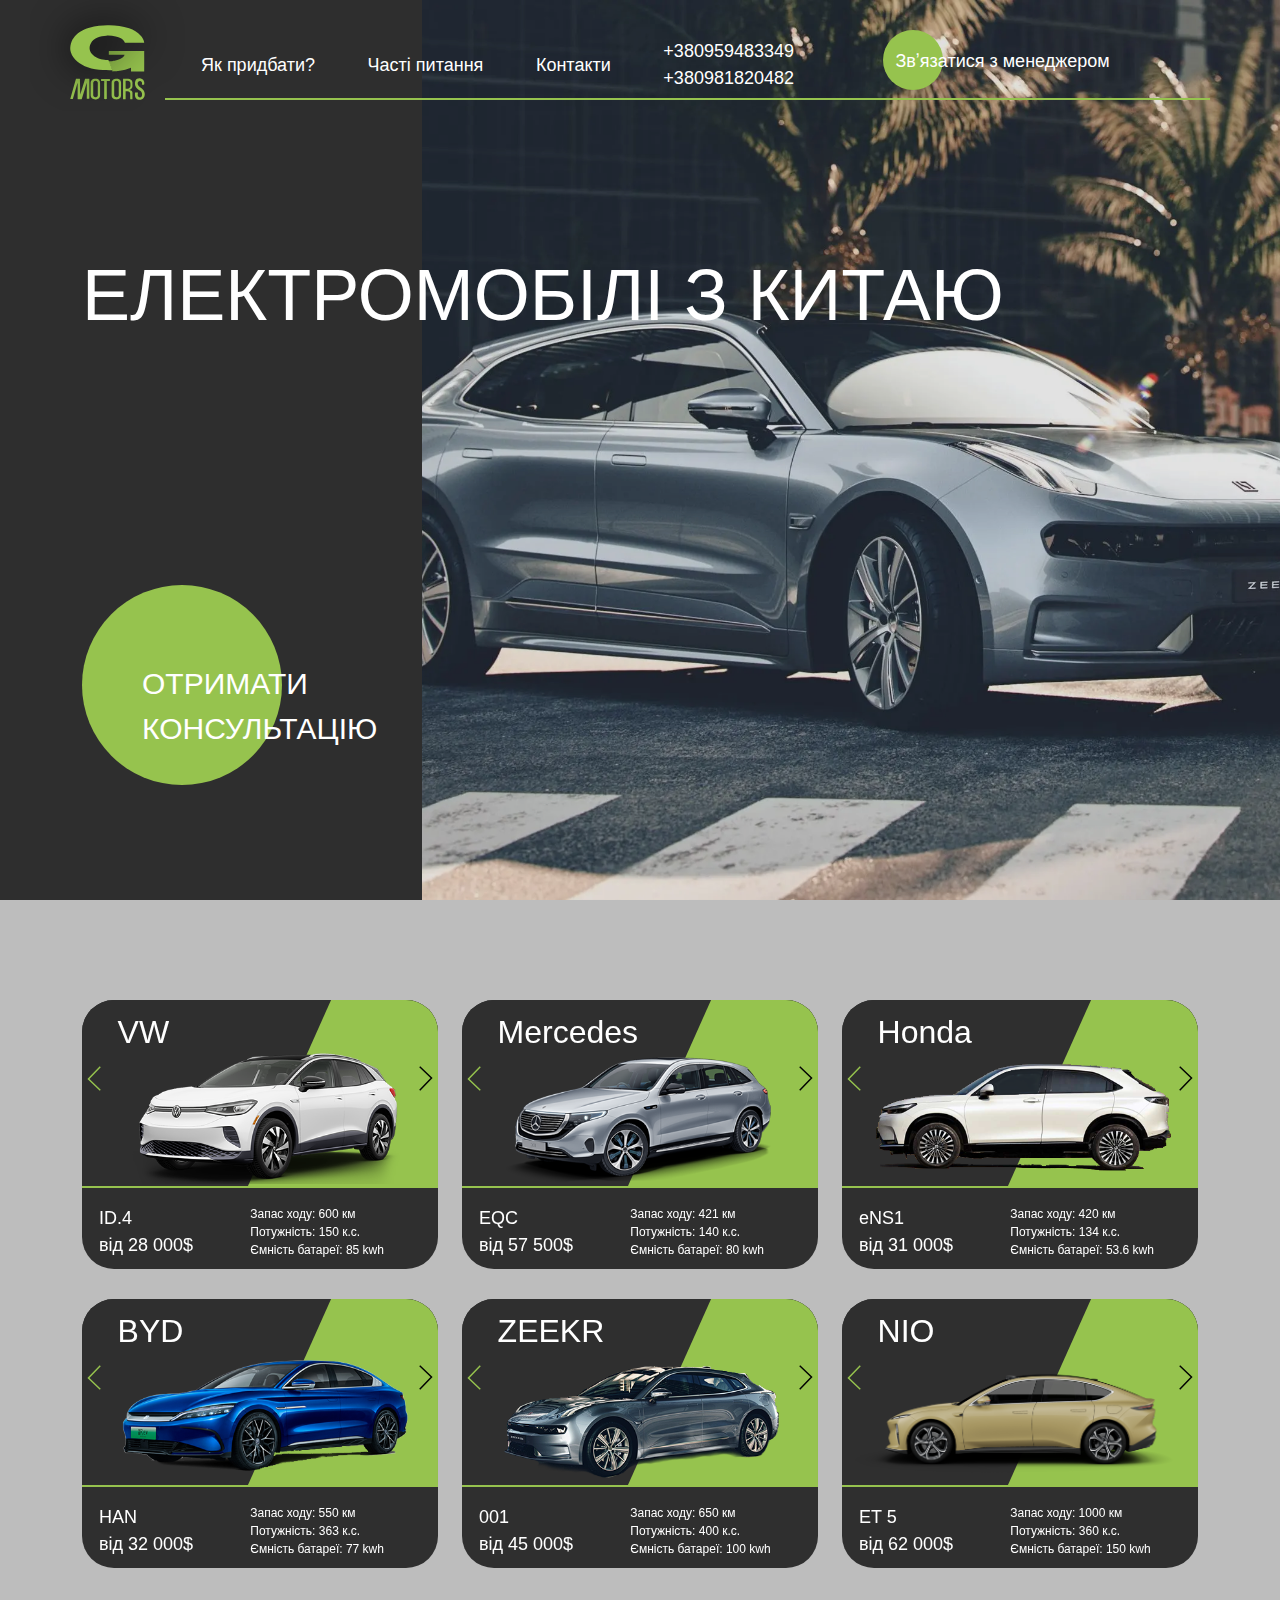
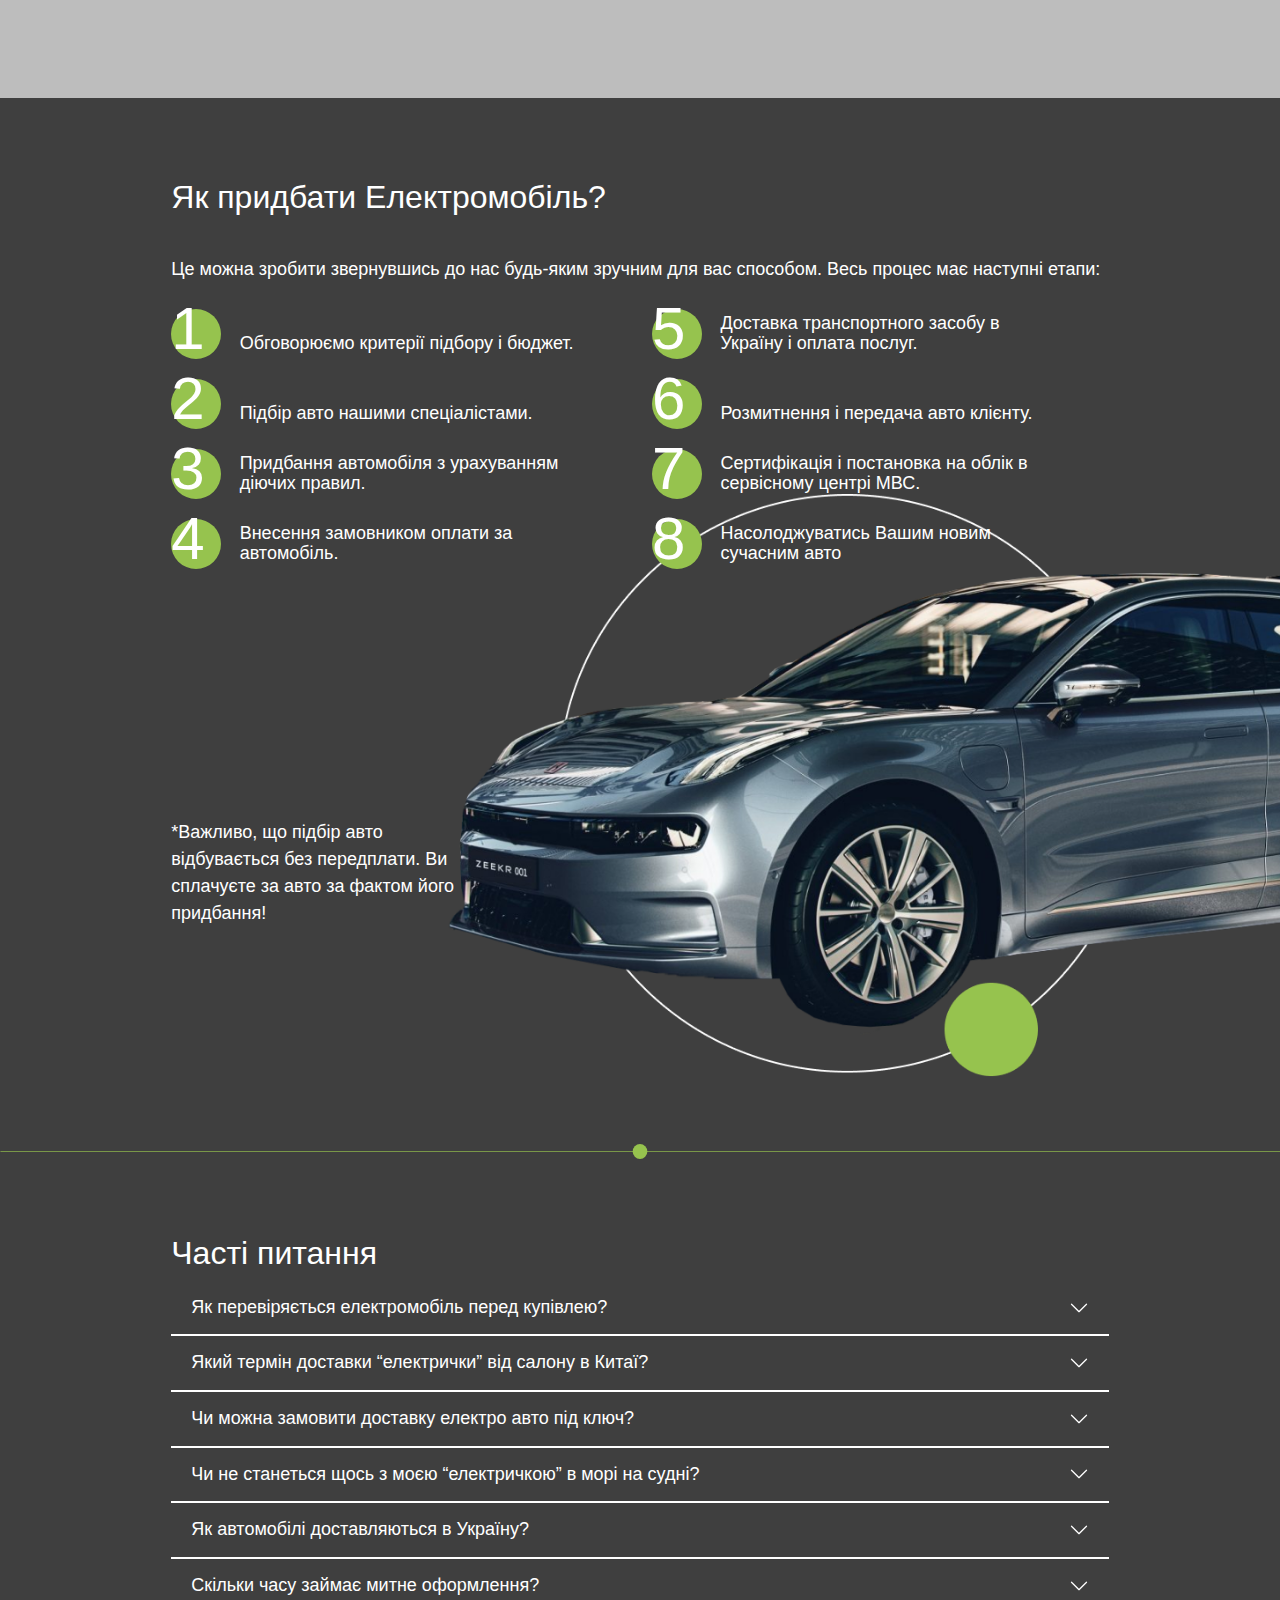
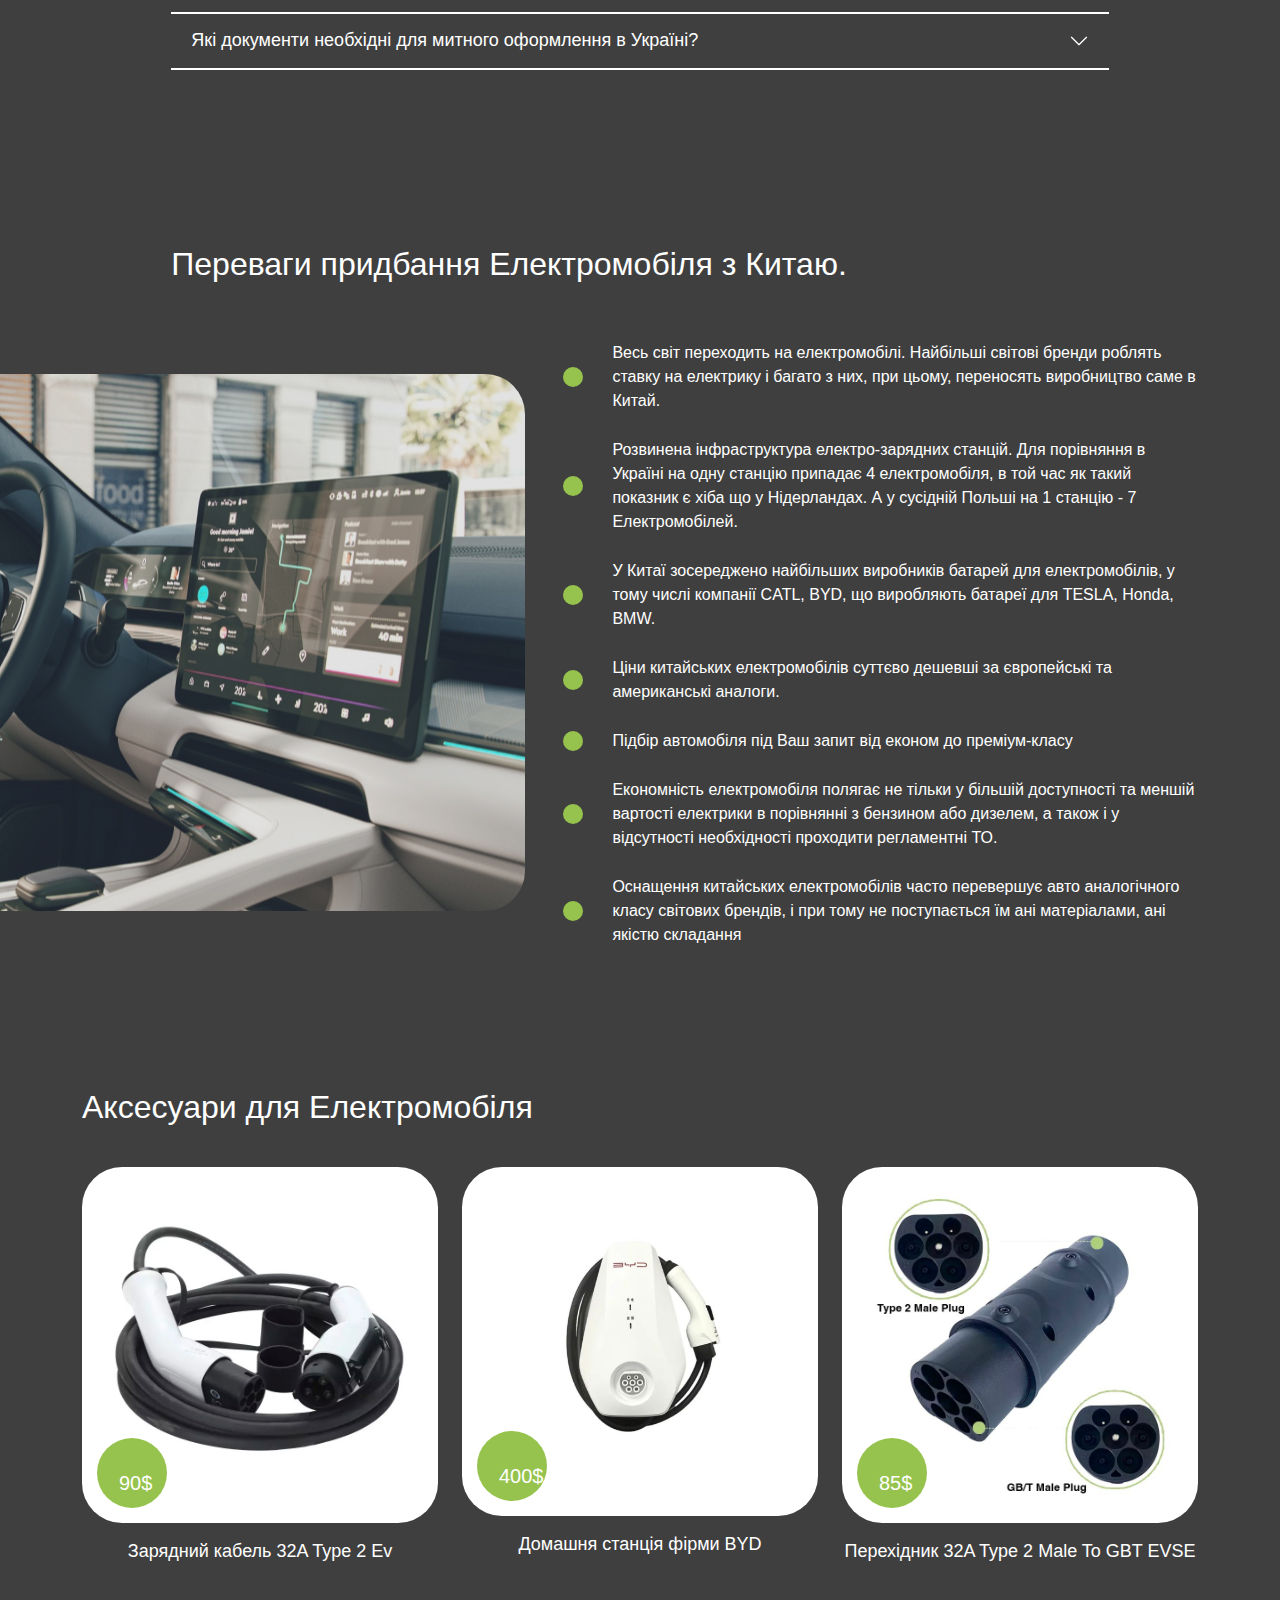
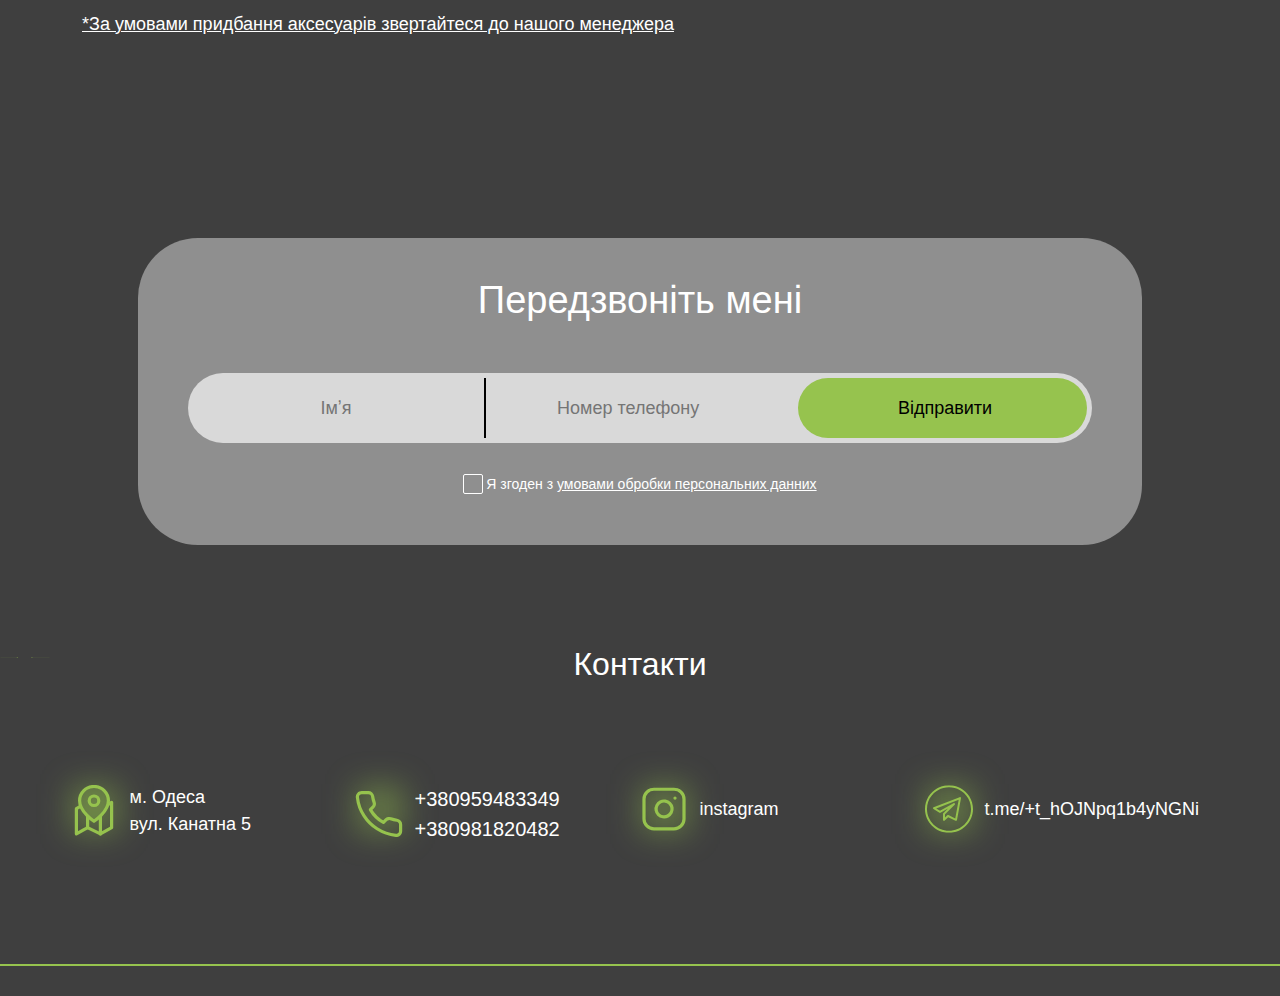
==== commit f13d0035: "Added new tracking/search page" ====
--- a/index.html
+++ b/index.html
@@ -5,7 +5,7 @@
     <meta name="viewport"
           content="width=device-width, user-scalable=no, initial-scale=1.0, maximum-scale=1.0, minimum-scale=1.0">
     <meta http-equiv="X-UA-Compatible" content="ie=edge">
-    <title>Document</title>
+    <title>G-Motors</title>
     <link rel="stylesheet" href="css/bootstrap.css">
     <link rel="stylesheet" href="css/owl.carousel.min.css">
     <link rel="stylesheet" href="css/owl.theme.default.min.css">
@@ -54,7 +54,7 @@
     <div class="container">
         <div class="row">
             <div class="logo position-relative col-2 col-lg-1">
-                <img src="images/logo.svg" class="position-absolute">
+                <img src="images/logo.svg" class="position-absolute" alt="G motors logo">
             </div>
             <div class="header-body col-7">
                 <nav class="navbar">
@@ -92,7 +92,7 @@
         </div>
 
     </div>
-    <img src="images/arrow-mobile.svg" class="arrow-mobile" alt="">
+    <img src="images/arrow-mobile.svg" class="arrow-mobile" alt="arrow down">
 </section>
 
 
@@ -107,7 +107,7 @@
 
                         <div class="item">
                             <div class="carplace">
-                                <img src="images/vw/id4-3.png">
+                                <img src="images/vw/id4-3.png" alt="vw id4 electric car">
                             </div>
                             <div class="carinfo row">
                                 <div class="carmodelprice col-5">
@@ -790,7 +790,7 @@
                     <input type="text" id="name" name="entry.2059107500" placeholder="Імʼя">
                     <label for="telnum"></label>
                     <input type="tel" id="telnum" name="entry.1341775043" placeholder="Номер телефону">
-                    <input type="submit" value="Відправити" formtarget="_blank">
+                    <input type="submit" value="Відправити" formtarget="_blank" class="btn-vidpravyty">
                 </div>
                 <div class="form-chkbox-case">
                     <!--                    <label for="chkbox"></label>-->
@@ -819,7 +819,7 @@
 
 <section class="sec-contacts" id="contacts">
     <div class="position-relative">
-        <img src="images/line-contacts.svg" class="line-contacts position-absolute">
+        <img src="images/line-contacts.svg" class="line-contacts position-absolute" alt="green line with dots">
         <h2 class="sec-contacts-title">Контакти</h2>
     </div>
     <div class="container">
@@ -827,7 +827,7 @@
             <div class="col-lg-3 cont-item">
                 <div class="row position-relative">
                     <span class="cont-img position-absolute"></span>
-                    <img src="images/map.svg" class="col-2 ">
+                    <img src="images/map.svg" class="col-2" alt="map icon">
 
                     <span class="col-10 cont-info">м. Одеса<br>вул. Канатна 5</span>
                 </div>
@@ -836,7 +836,7 @@
             <div class="col-lg-3 cont-item">
                 <div class="row position-relative">
                     <span class="cont-img position-absolute"></span>
-                    <img src="images/phone.svg" class="col-2 ">
+                    <img src="images/phone.svg" class="col-2" alt="phone icon">
 
                     <span class="col-10 cont-phone"><a href="tel:+380959483349">+380959483349</a><a
                             href="tel:+380981820482">+380981820482</a></span>
@@ -846,7 +846,7 @@
             <div class="col-lg-3 cont-item">
                 <div class="row position-relative">
                     <span class="cont-img position-absolute"></span>
-                    <img src="images/instagram_icon.svg" class="col-2 ">
+                    <img src="images/instagram_icon.svg" class="col-2" alt="instagram icon">
 
                     <span class="col-10 cont-email">instagram</span>
                 </div>
@@ -855,7 +855,7 @@
             <div class="col-lg-3 cont-item">
                 <div class="row position-relative">
                     <span class="cont-img position-absolute"></span>
-                    <img src="images/telegram_icon.svg" class="col-2 ">
+                    <img src="images/telegram_icon.svg" class="col-2" alt="telegram icon">
 
                     <span class="col-10 cont-telega"><a href="https://t.me/+t_hOJNpq1b4yNGNi" target="_blank">t.me/+t_hOJNpq1b4yNGNi</a></span>
                 </div>
--- a/css/style2.css
+++ b/css/style2.css
@@ -254,6 +254,50 @@
 .tight-container {
   max-width: 84%;
   margin: auto; }
+
+.sec-search {
+  background-color: #3f3f3f;
+  padding-top: 220px;
+  height: 110vh;
+  padding-bottom: 0px;
+  color: white; }
+  .sec-search .s-name {
+    position: relative;
+    z-index: 9; }
+  .sec-search .s-field {
+    margin-top: 10px;
+    width: 350px;
+    background-color: ghostwhite;
+    position: relative;
+    z-index: 8; }
+  .sec-search .btn-search {
+    background-color: #96c34e;
+    color: #FFFFFF;
+    width: 110px;
+    position: relative;
+    z-index: 9; }
+  .sec-search .s-carimg-cont {
+    position: absolute;
+    left: 550px;
+    top: 280px;
+    z-index: 0; }
+    @media screen and (max-width: 991px) {
+      .sec-search .s-carimg-cont {
+        left: 320px;
+        top: 230px; } }
+    @media screen and (max-width: 575px) {
+      .sec-search .s-carimg-cont {
+        left: 110px;
+        top: 330px; } }
+    .sec-search .s-carimg-cont img {
+      max-width: 1180px;
+      z-index: 0; }
+      @media screen and (max-width: 991px) {
+        .sec-search .s-carimg-cont img {
+          max-width: 700px; } }
+      @media screen and (max-width: 767px) {
+        .sec-search .s-carimg-cont img {
+          max-width: 600px; } }
 
 .sec-how-to-buy {
   background-color: #3f3f3f;
@@ -542,6 +586,11 @@
     @media screen and (max-width: 767px) {
       .form-back .form-inputs-case {
         height: 100%; } }
+    .form-back .form-inputs-case .btn-vidpravyty {
+      padding-left: 6%; }
+      @media screen and (max-width: 767px) {
+        .form-back .form-inputs-case .btn-vidpravyty {
+          padding-left: 0; } }
     .form-back .form-inputs-case label {
       display: none; }
     .form-back .form-inputs-case input {
@@ -562,7 +611,7 @@
       position: absolute;
       right: 5px;
       height: 60px;
-      width: 33%;
+      width: 32%;
       border-radius: 35px; }
       @media screen and (max-width: 767px) {
         .form-back .form-inputs-case .btn-back {
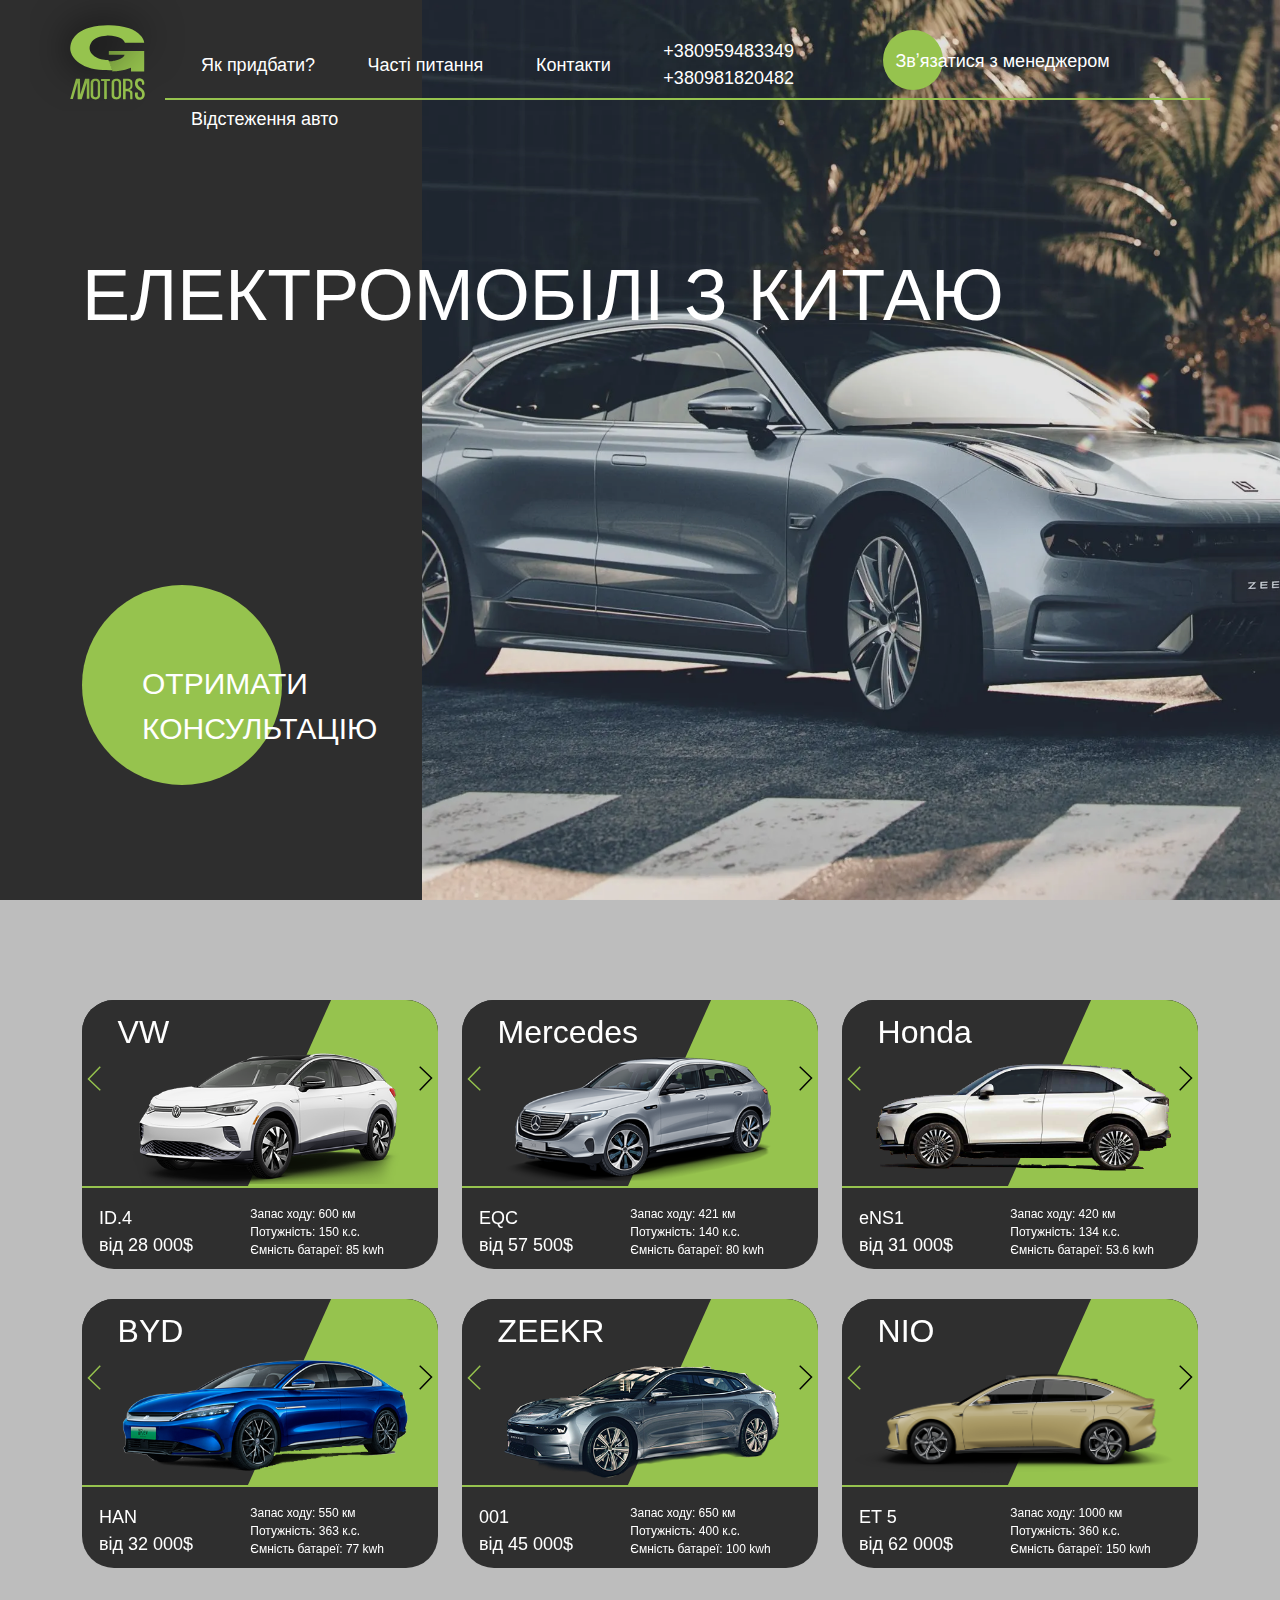
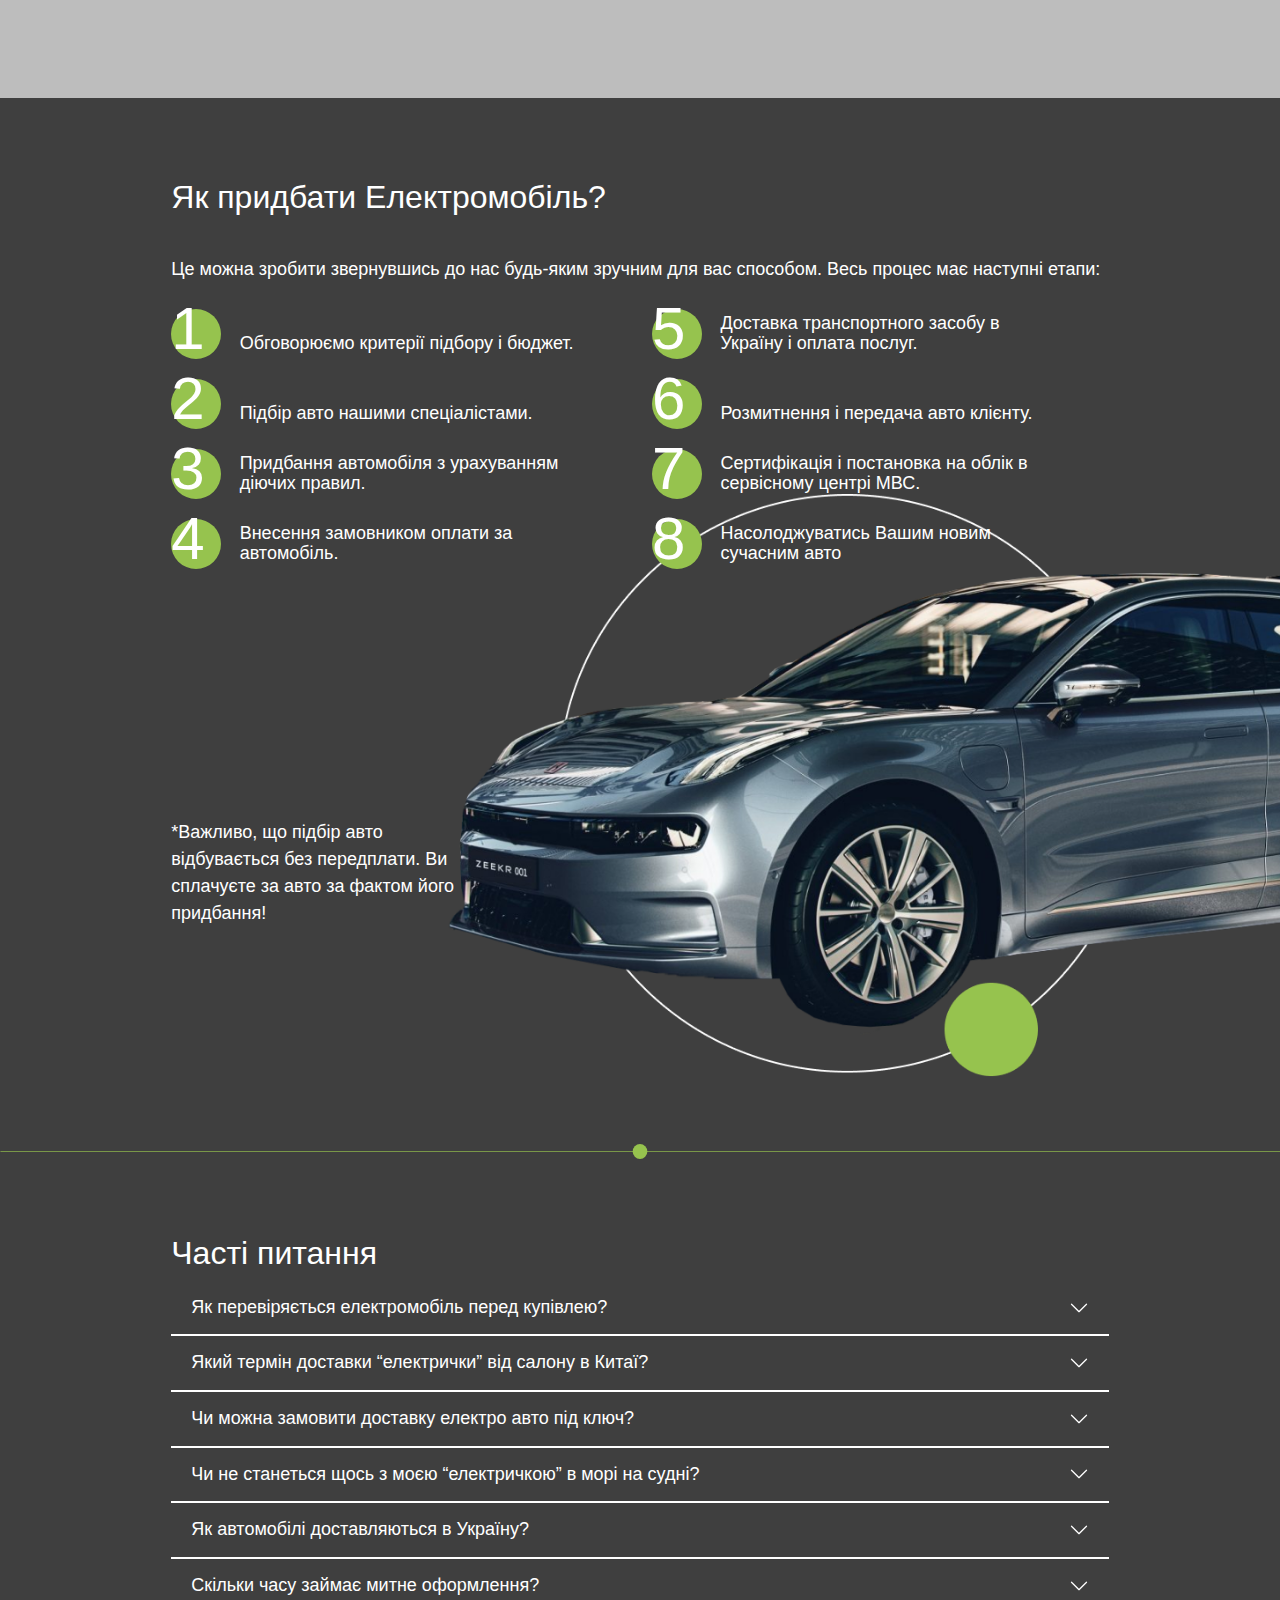
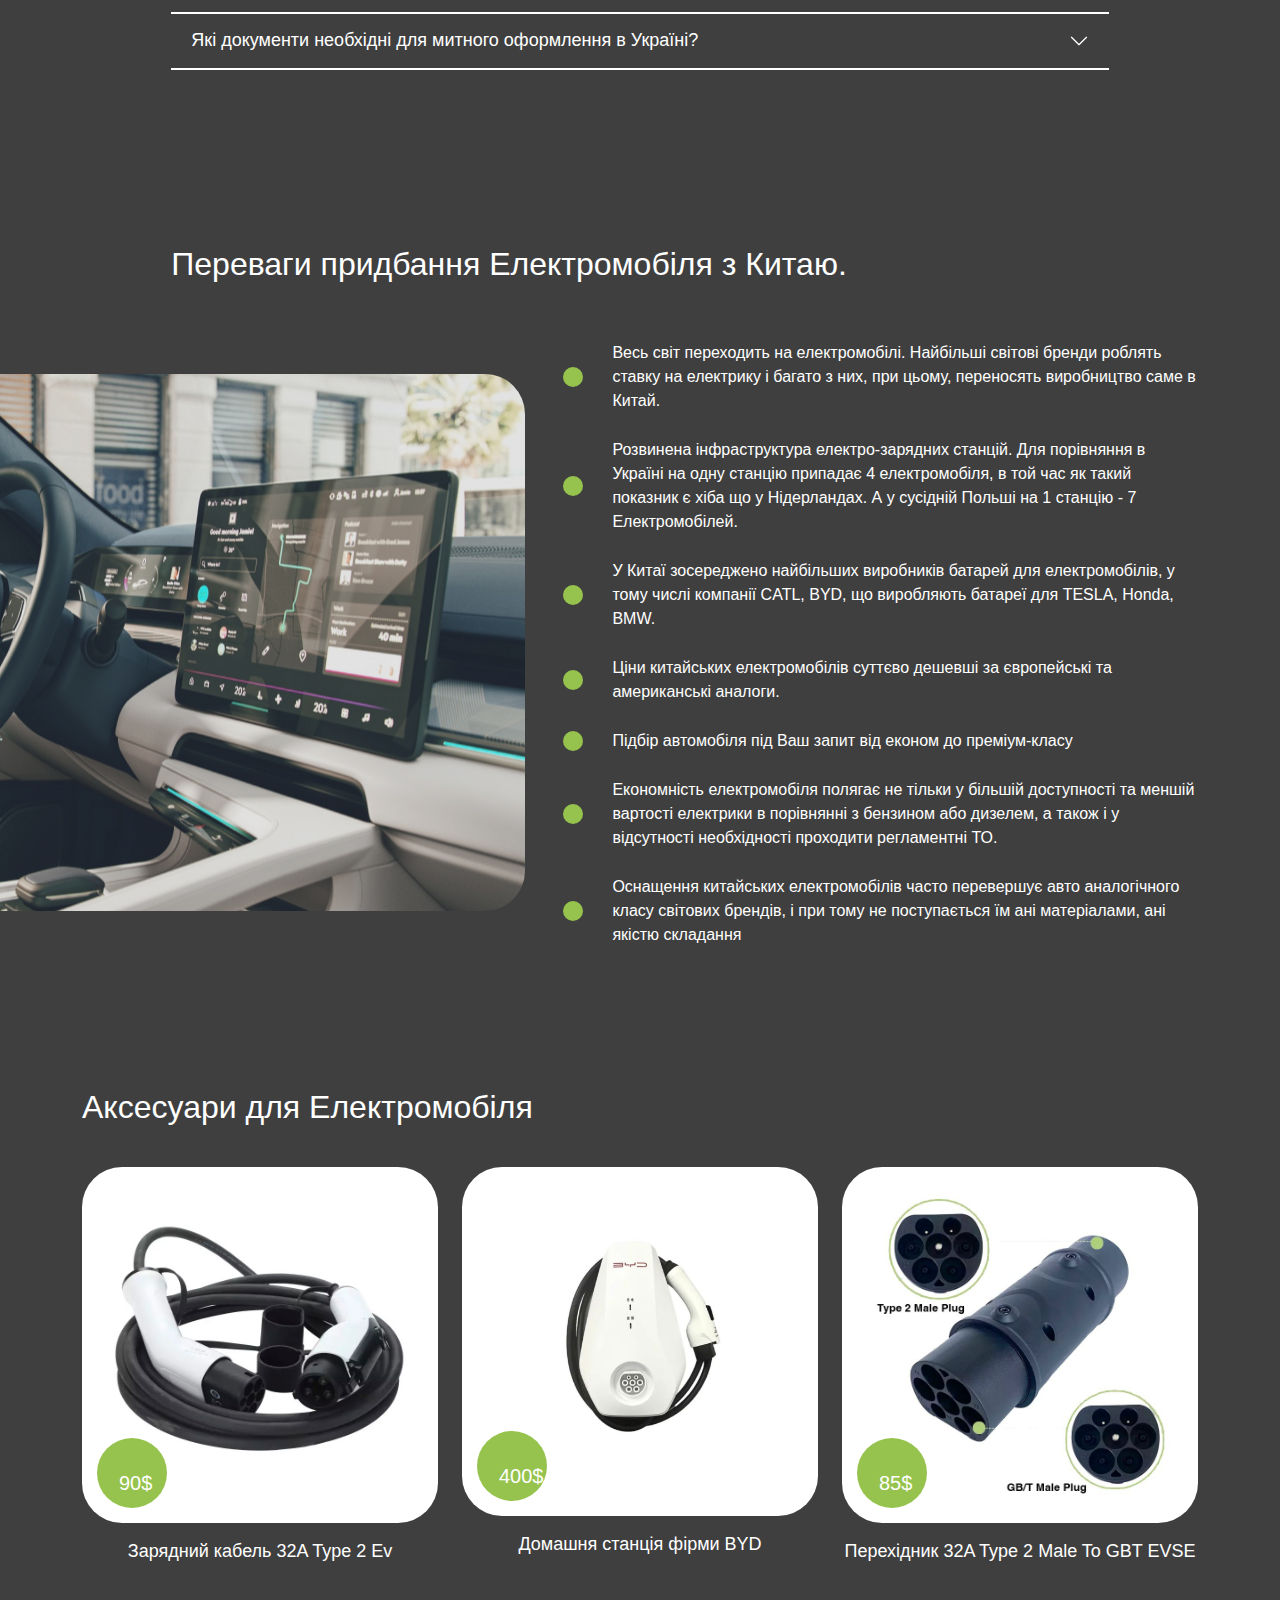
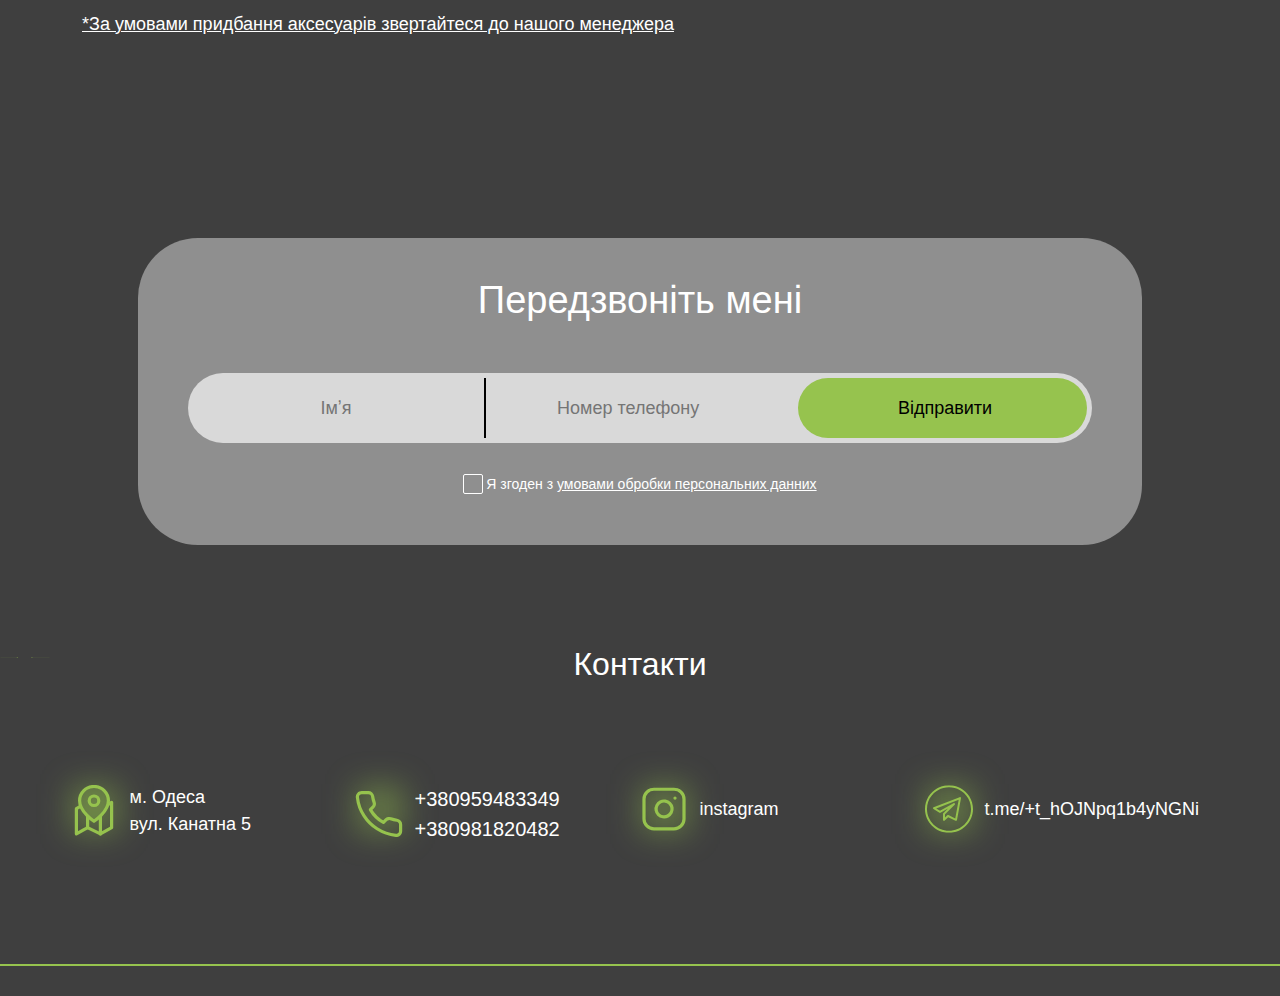
==== commit 57ee303b: "Btn linked to search page added" ====
--- a/index.html
+++ b/index.html
@@ -47,6 +47,7 @@
                 <li><a href="#contacts">Контакти</a></li>
                 <li><a href="tel:+380959483349">+380959483349</a></li>
                 <li><a href="https://t.me/+t_hOJNpq1b4yNGNi">Telegram</a></li>
+                <li><a href="https://g-motors.com.ua/tracking.html">Відстеження авто</a></li>
             </ul>
         </nav>
 
@@ -65,6 +66,10 @@
                         <li><a href="tel:+380959483349" class="head-phones">+380959483349</a><br><a
                                 href="tel:+380981820482" class="head-phones">+380981820482</a></li>
                     </div>
+                    <div class="s-link">
+                        <li><a href="https://g-motors.com.ua/tracking.html">Відстеження авто</a></li>
+                    </div>
+
                 </nav>
 
             </div>
--- a/css/style2.css
+++ b/css/style2.css
@@ -254,6 +254,9 @@
 .tight-container {
   max-width: 84%;
   margin: auto; }
+
+.s-link {
+  margin: 14px; }
 
 .sec-search {
   background-color: #3f3f3f;
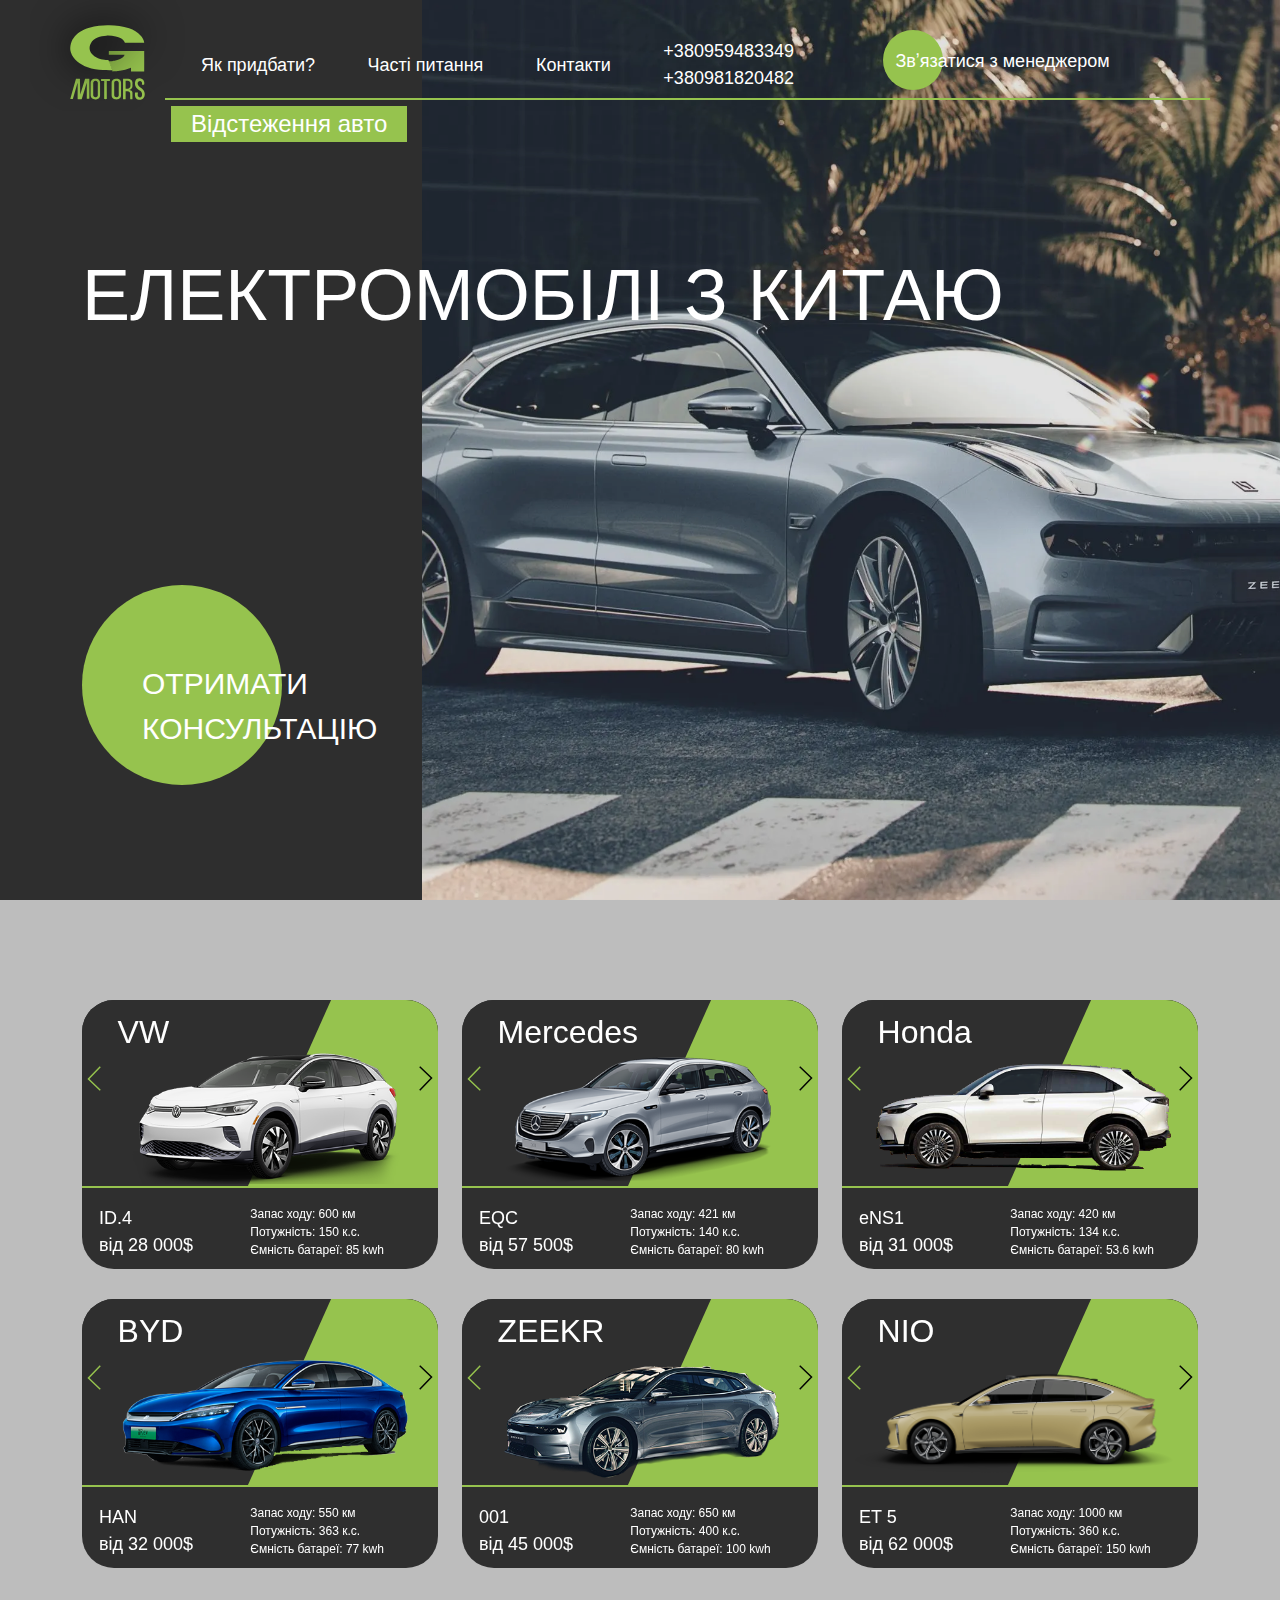
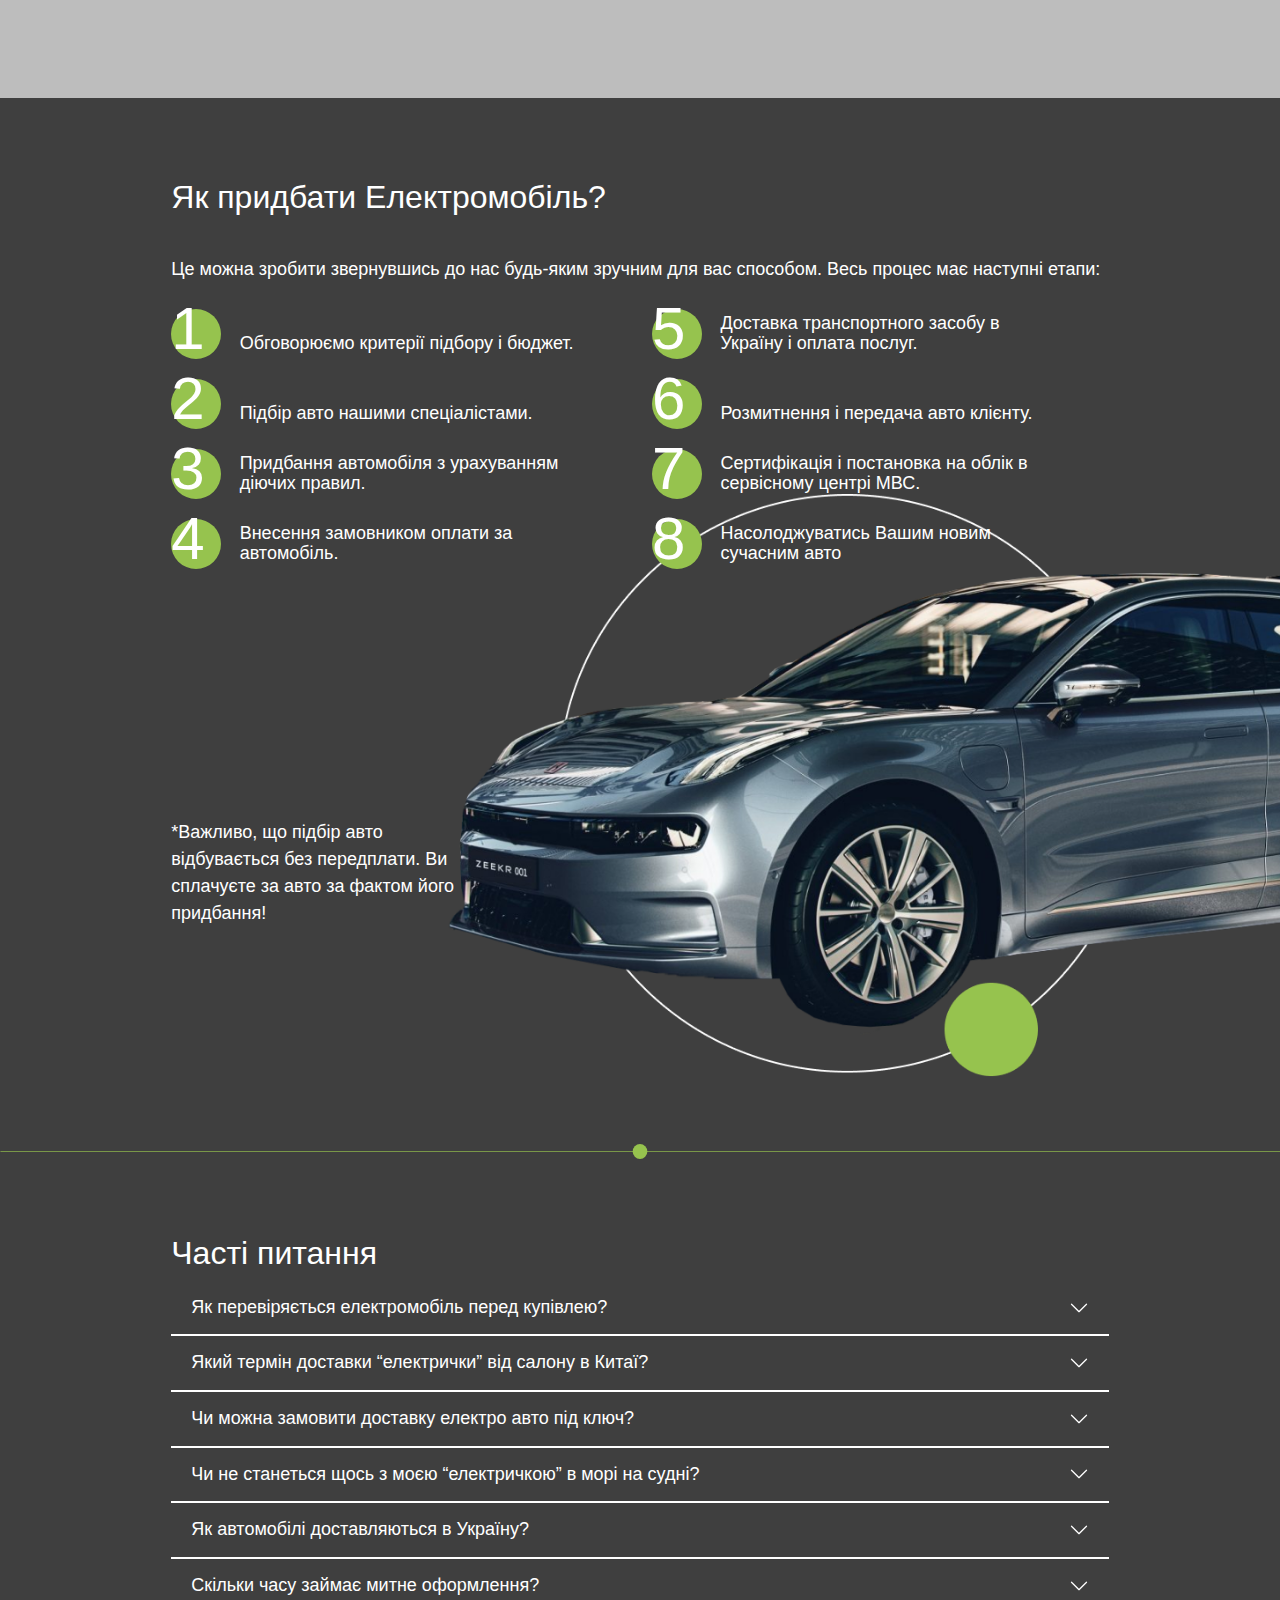
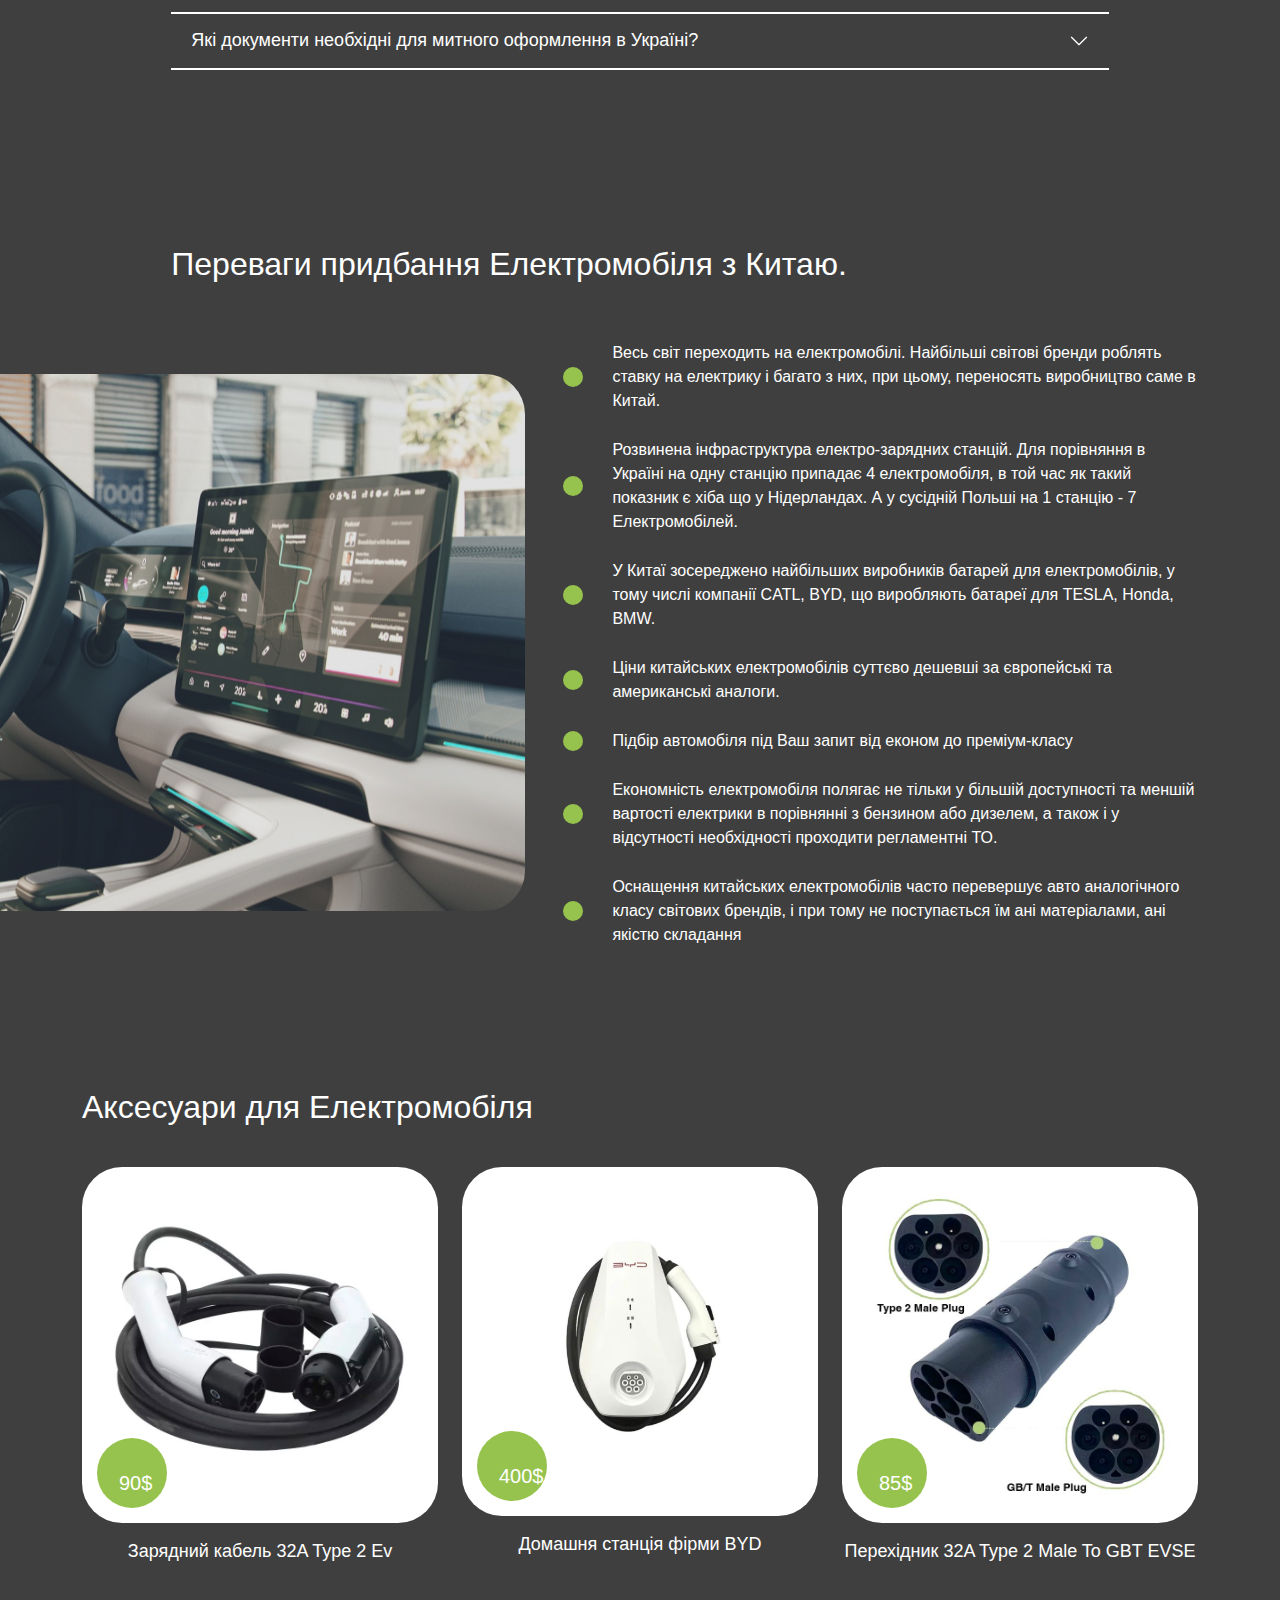
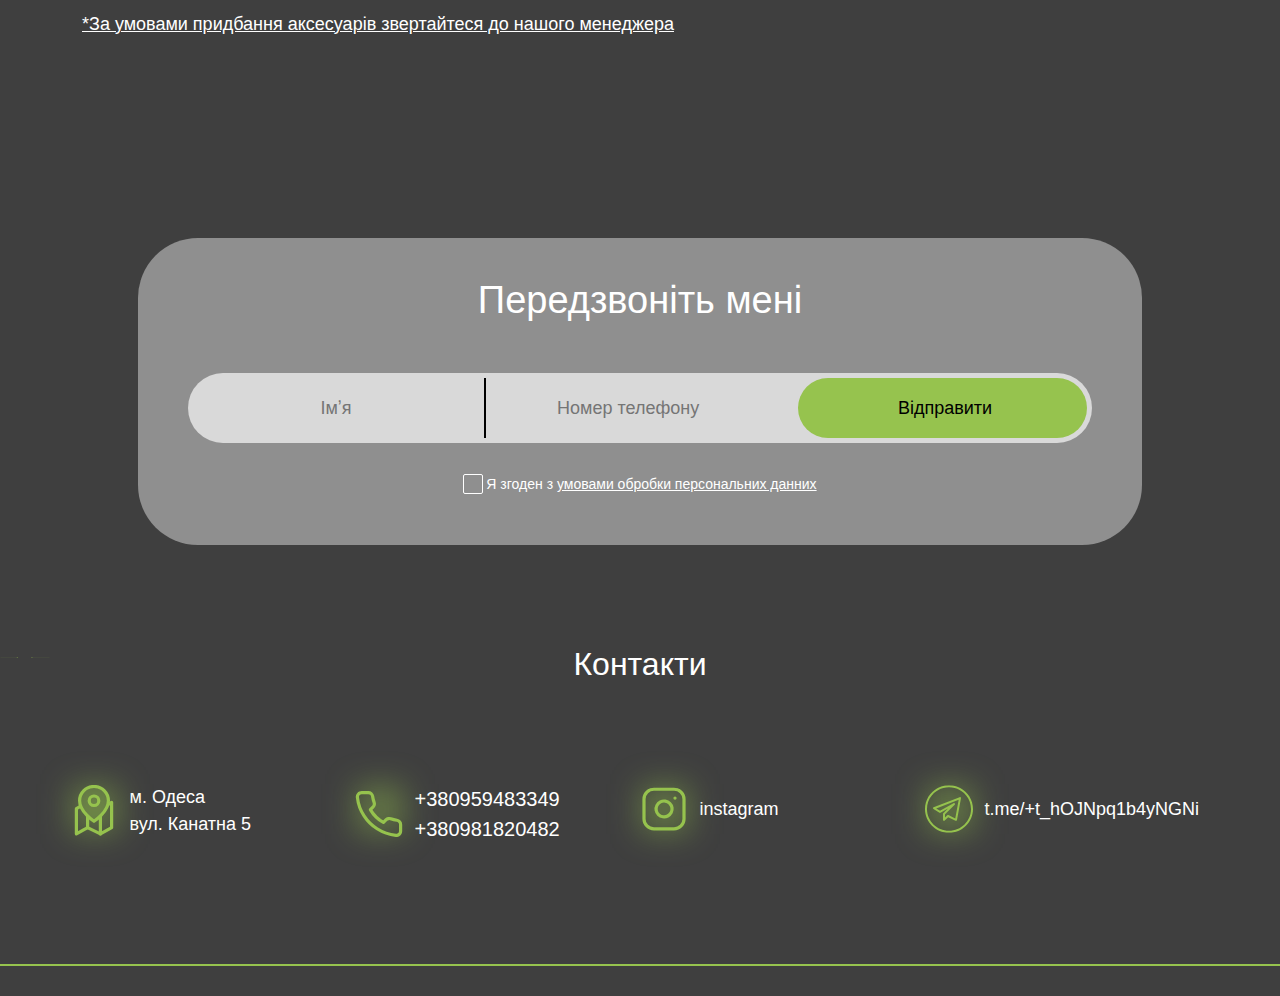
==== commit 509f0af8: "Added green color" ====
--- a/index.html
+++ b/index.html
@@ -14,7 +14,7 @@
     <link rel="preconnect" href="https://fonts.gstatic.com" crossorigin>
     <link href="https://fonts.googleapis.com/css2?family=Roboto:wght@100;300;400;700&display=swap" rel="stylesheet">
 
-    <link rel="stylesheet" href="css/style2.css">
+    <link rel="stylesheet" href="css/style4.css">
 
 
 </head>
@@ -47,7 +47,7 @@
                 <li><a href="#contacts">Контакти</a></li>
                 <li><a href="tel:+380959483349">+380959483349</a></li>
                 <li><a href="https://t.me/+t_hOJNpq1b4yNGNi">Telegram</a></li>
-                <li><a href="https://g-motors.com.ua/tracking.html">Відстеження авто</a></li>
+                <li class="stegity"><a href="https://g-motors.com.ua/tracking.html">Відстеження авто</a></li>
             </ul>
         </nav>
 
@@ -55,8 +55,7 @@
     <div class="container">
         <div class="row">
             <div class="logo position-relative col-2 col-lg-1">
-                <img src="images/logo.svg" class="position-absolute" alt="G motors logo">
-            </div>
+                <a href="https://g-motors.com.ua"> <img src="images/logo.svg" class="position-absolute" alt="G motors logo"> </a>            </div>
             <div class="header-body col-7">
                 <nav class="navbar">
                     <div class="container-fluid">
@@ -67,7 +66,7 @@
                                 href="tel:+380981820482" class="head-phones">+380981820482</a></li>
                     </div>
                     <div class="s-link">
-                        <li><a href="https://g-motors.com.ua/tracking.html">Відстеження авто</a></li>
+                        <li class="stegity"><a class="stg-txt" href="https://g-motors.com.ua/tracking.html">Відстеження авто</a></li>
                     </div>
 
                 </nav>
--- a/css/style4.css
+++ b/css/style4.css
@@ -0,0 +1,879 @@
+@import url("https://fonts.googleapis.com/css?family=Merriweather:900&display=swap");
+:root {
+  --color-primary: #002626;
+  --color-secondary: #F0F7EE;
+  --duration: 1s;
+  --nav-duration: calc(var(--duration) / 4);
+  --ease: cubic-bezier(0.215, 0.61, 0.355, 1);
+  --space: 1rem;
+  --font-primary: 'Helvetica', sans-serif;
+  --font-heading: 'Merriweather', serif;
+  --font-size: 1.125rem;
+  --line-height: 1.5; }
+
+* {
+  box-sizing: border-box; }
+
+body {
+  font-family: var(--font-primary);
+  font-size: var(--font-size);
+  line-height: var(--line-height); }
+
+h1 {
+  margin-bottom: calc(var(--space) * 3);
+  font-family: var(--font-heading);
+  font-size: calc(var(--font-size) + 6vmin);
+  line-height: calc(var(--line-height) / 1.25); }
+
+body {
+  font-family: 'Helvetica', 'Roboto', sans-serif; }
+
+header {
+  height: 100px;
+  width: 100%;
+  z-index: 10; }
+  @media screen and (max-width: 992px) {
+    header {
+      font-size: 14px; } }
+  header .container {
+    height: 100%; }
+  header .logo img {
+    height: 155px;
+    width: 155px;
+    bottom: -30px;
+    left: -40px; }
+    @media screen and (max-width: 576px) {
+      header .logo img {
+        height: 55px;
+        width: 55px;
+        top: 0px;
+        left: 0px; } }
+  header .mobile-phone {
+    display: none;
+    text-decoration: none;
+    color: #96c34e;
+    font-size: 16px;
+    font-weight: 100;
+    position: absolute;
+    margin: auto;
+    top: 35%;
+    left: 25%; }
+    @media screen and (max-width: 576px) {
+      header .mobile-phone {
+        display: inline-block; } }
+  header .header-body {
+    height: 100px;
+    border-bottom: 2px solid #96c34e; }
+    @media screen and (max-width: 992px) {
+      header .header-body {
+        display: none; } }
+  header .header-right {
+    height: 100px;
+    border-bottom: 2px solid #96c34e;
+    position: relative; }
+    @media screen and (max-width: 576px) {
+      header .header-right {
+        border-bottom: 1px solid #96c34e;
+        height: 56px; } }
+    header .header-right div {
+      display: inline-block;
+      margin-top: 48px; }
+      @media screen and (max-width: 576px) {
+        header .header-right div {
+          display: none; } }
+      header .header-right div a {
+        text-decoration: none;
+        color: white; }
+        @media screen and (max-width: 992px) {
+          header .header-right div a {
+            font-size: 14px; } }
+        @media screen and (max-width: 576px) {
+          header .header-right div a {
+            display: none; } }
+  header .lang-change {
+    position: absolute;
+    right: 0;
+    opacity: 0; }
+  header .contact-button-top {
+    margin-left: 15%; }
+    header .contact-button-top .contact-button-top-circle {
+      position: absolute;
+      height: 60px;
+      width: 60px;
+      background-color: #96c34e;
+      margin: 0;
+      top: 30px;
+      left: 14%;
+      border-radius: 50%; }
+    header .contact-button-top a {
+      position: absolute; }
+  header .navbar {
+    margin-top: 30px;
+    height: 40px;
+    list-style: none; }
+    header .navbar a {
+      text-decoration: none;
+      color: white;
+      font-size: 18px; }
+
+.stegity {
+  background-color: #96c34e;
+  height: 100%;
+  width: 120%;
+  padding-left: 10%;
+  margin-left: -10%; }
+  .stegity .stg-txt {
+    font-size: 24px; }
+
+.sec-main {
+  height: 100vh;
+  position: relative;
+  overflow: hidden;
+  font-family: 'Helvetica', sans-serif; }
+  .sec-main h1 {
+    font-family: 'Helvetica', 'Roboto', sans-serif; }
+  .sec-main .back-main {
+    position: absolute;
+    height: 100vh;
+    width: 100vw;
+    left: 8%;
+    background-image: url("../images/zeekr-001-main.webp");
+    background-size: cover; }
+    @media screen and (max-width: 576px) {
+      .sec-main .back-main {
+        background-image: url("../images/mobile-back.jpg");
+        left: 0;
+        background-position: center; } }
+  .sec-main .dark-part-back {
+    position: absolute;
+    height: 100vh;
+    width: 33%;
+    background-color: #1f1f1f; }
+    @media screen and (max-width: 576px) {
+      .sec-main .dark-part-back {
+        height: 25vh;
+        width: 100%; } }
+  .sec-main .tint-main {
+    position: absolute;
+    height: 100vh;
+    width: 100vw;
+    background-color: rgba(111, 111, 111, 0.2); }
+  .sec-main .motto {
+    position: absolute;
+    top: 28%;
+    color: white; }
+    @media screen and (max-width: 576px) {
+      .sec-main .motto {
+        font-size: 36px;
+        top: 10%; } }
+  .sec-main .arrow-mobile {
+    display: none; }
+    @media screen and (max-width: 576px) {
+      .sec-main .arrow-mobile {
+        display: inline-block;
+        position: absolute;
+        z-index: 14;
+        bottom: 50px;
+        left: 47%; } }
+  .sec-main .main-button {
+    font-size: 30px;
+    position: absolute;
+    text-decoration: none;
+    color: white;
+    top: 38%;
+    left: 30%;
+    display: inline-block; }
+    @media screen and (max-width: 576px) {
+      .sec-main .main-button {
+        font-size: 14px; } }
+  .sec-main .main-button-green {
+    height: 200px;
+    width: 200px;
+    border-radius: 50%;
+    background-color: #96c34e;
+    position: absolute;
+    top: 65%; }
+    @media screen and (max-width: 576px) {
+      .sec-main .main-button-green {
+        height: 102px;
+        width: 102px;
+        top: 28%;
+        left: 56%; } }
+
+.sec-carousel {
+  padding-top: 100px;
+  padding-bottom: 100px;
+  background-color: #bdbdbd; }
+  @media screen and (max-width: 576px) {
+    .sec-carousel {
+      padding-top: 30px;
+      padding-bottom: 30px; } }
+
+.car-block {
+  transition-duration: 4s;
+  background-color: #2f2f2f;
+  background-size: cover;
+  border-radius: 32px;
+  overflow: hidden;
+  position: relative;
+  margin-bottom: 30px; }
+  .car-block .carnames {
+    font-size: 32px;
+    position: absolute;
+    color: white;
+    top: 3%;
+    left: 10%;
+    z-index: 24; }
+  .car-block .greenback {
+    position: absolute;
+    background-image: url("../images/green_back-2.svg");
+    background-size: cover;
+    height: 70%;
+    width: 100%;
+    border-bottom: 2px solid #96c34e; }
+  .car-block p {
+    margin: 0; }
+  .car-block .owl-dots {
+    display: none; }
+  .car-block .carplace {
+    min-height: 200px;
+    position: relative; }
+    .car-block .carplace img {
+      position: absolute;
+      bottom: 8%;
+      width: 100%; }
+  .car-block .item .carinfo {
+    margin-top: 5px;
+    margin-left: 5px;
+    color: white; }
+  .car-block .item .cardetails {
+    font-size: 12px; }
+  .car-block .owl-carousel button img {
+    height: 100%;
+    max-height: 25px; }
+  .car-block .owl-carousel .owl-nav .owl-prev {
+    position: absolute;
+    top: 23%;
+    left: 0; }
+  .car-block .owl-carousel .owl-nav .owl-next {
+    position: absolute;
+    top: 23%;
+    right: 0; }
+
+.tight-container {
+  max-width: 84%;
+  margin: auto; }
+
+.s-link {
+  margin: 14px; }
+
+.sec-search {
+  background-color: #3f3f3f;
+  padding-top: 220px;
+  height: 110vh;
+  padding-bottom: 0px;
+  color: white; }
+  .sec-search .s-name {
+    display: block;
+    position: relative;
+    z-index: 9; }
+  .sec-search .s-field {
+    margin-top: 10px;
+    width: 350px;
+    background-color: ghostwhite;
+    position: relative;
+    z-index: 8; }
+  .sec-search .btn-search {
+    background-color: #96c34e;
+    color: #FFFFFF;
+    width: 110px;
+    position: relative;
+    z-index: 9; }
+  .sec-search .s-carimg-cont {
+    position: absolute;
+    left: 550px;
+    top: 280px;
+    z-index: 0; }
+    @media screen and (max-width: 991px) {
+      .sec-search .s-carimg-cont {
+        left: 320px;
+        top: 230px; } }
+    @media screen and (max-width: 575px) {
+      .sec-search .s-carimg-cont {
+        left: 110px;
+        top: 330px; } }
+    .sec-search .s-carimg-cont img {
+      max-width: 1180px;
+      z-index: 0; }
+      @media screen and (max-width: 991px) {
+        .sec-search .s-carimg-cont img {
+          max-width: 700px; } }
+      @media screen and (max-width: 767px) {
+        .sec-search .s-carimg-cont img {
+          max-width: 600px; } }
+
+.sec-how-to-buy {
+  background-color: #3f3f3f;
+  padding-top: 80px;
+  padding-bottom: 0px;
+  color: white;
+  overflow: hidden; }
+  @media screen and (max-width: 1199px) {
+    .sec-how-to-buy .tight-container {
+      max-width: 100%; } }
+  .sec-how-to-buy .htb-title {
+    margin-bottom: 40px; }
+  .sec-how-to-buy .htb-list {
+    margin-bottom: 0; }
+  .sec-how-to-buy .htb-item {
+    list-style: none;
+    position: relative;
+    line-height: 1;
+    margin-bottom: 10px;
+    height: 60px; }
+    .sec-how-to-buy .htb-item .htb-item-num {
+      font-size: 60px;
+      position: relative; }
+    .sec-how-to-buy .htb-item .htb-item-green {
+      height: 50px;
+      width: 50px;
+      border-radius: 50%;
+      background-color: #96c34e;
+      position: absolute;
+      bottom: 0; }
+    .sec-how-to-buy .htb-item .htb-item-info {
+      padding-left: 30px;
+      font-size: 18px;
+      display: inline-block;
+      width: 80%;
+      line-height: 20px; }
+      @media screen and (max-width: 575px) {
+        .sec-how-to-buy .htb-item .htb-item-info {
+          font-size: 16px;
+          font-weight: 100; } }
+    .sec-how-to-buy .htb-item .htb-carimg-cont {
+      position: absolute;
+      left: -220px;
+      top: -15px;
+      z-index: 0; }
+      @media screen and (max-width: 991px) {
+        .sec-how-to-buy .htb-item .htb-carimg-cont {
+          left: 120px;
+          top: 30px; } }
+      @media screen and (max-width: 575px) {
+        .sec-how-to-buy .htb-item .htb-carimg-cont {
+          left: 10px;
+          top: 33px; } }
+      .sec-how-to-buy .htb-item .htb-carimg-cont img {
+        max-width: 1180px;
+        z-index: 0; }
+        @media screen and (max-width: 991px) {
+          .sec-how-to-buy .htb-item .htb-carimg-cont img {
+            max-width: 700px; } }
+        @media screen and (max-width: 767px) {
+          .sec-how-to-buy .htb-item .htb-carimg-cont img {
+            max-width: 600px; } }
+  .sec-how-to-buy .last-item-8 {
+    margin-bottom: 250px; }
+    @media screen and (max-width: 767px) {
+      .sec-how-to-buy .last-item-8 {
+        margin-bottom: 280px; } }
+  .sec-how-to-buy .htb-last-text {
+    margin-bottom: 210px;
+    z-index: 1; }
+    @media screen and (max-width: 767px) {
+      .sec-how-to-buy .htb-last-text {
+        margin-bottom: 40px; } }
+  .sec-how-to-buy .line-sec {
+    width: 100%; }
+
+.sec-faq {
+  padding-top: 70px;
+  background-color: #3f3f3f;
+  padding-bottom: 50px;
+  color: white;
+  overflow: hidden; }
+  @media screen and (max-width: 767px) {
+    .sec-faq {
+      padding-bottom: 30px; } }
+  .sec-faq .tight-container-faq {
+    width: 84%;
+    margin: auto; }
+    @media screen and (max-width: 767px) {
+      .sec-faq .tight-container-faq {
+        width: 100%; } }
+  .sec-faq .accordion-flush .accordion-item {
+    background-color: #3f3f3f;
+    border-bottom: 2px solid white; }
+  .sec-faq .accordion-flush .accordion-button {
+    background-color: #3f3f3f;
+    color: white;
+    border: none;
+    box-shadow: none;
+    font-size: 18px; }
+    @media screen and (max-width: 767px) {
+      .sec-faq .accordion-flush .accordion-button {
+        font-size: 16px; } }
+    .sec-faq .accordion-flush .accordion-button :focus {
+      border: none; }
+  .sec-faq .accordion-flush .accordion-body {
+    font-size: 16px;
+    font-weight: 100; }
+    @media screen and (max-width: 767px) {
+      .sec-faq .accordion-flush .accordion-body {
+        font-size: 14px; } }
+  .sec-faq .sec-plus-title {
+    margin-top: 175px; }
+    @media screen and (max-width: 767px) {
+      .sec-faq .sec-plus-title {
+        margin-top: 105px; } }
+
+.sec-plus {
+  background-color: #3f3f3f;
+  padding-top: 0px;
+  padding-bottom: 0px;
+  color: white;
+  overflow: hidden;
+  position: relative; }
+  .sec-plus .plus-list {
+    list-style: none; }
+    @media screen and (max-width: 767px) {
+      .sec-plus .plus-list {
+        margin-top: 300px; } }
+    @media screen and (max-width: 575px) {
+      .sec-plus .plus-list {
+        margin-top: 220px; } }
+  .sec-plus .plus-item {
+    margin-bottom: 25px;
+    font-size: 16px;
+    font-weight: 100; }
+    @media screen and (max-width: 767px) {
+      .sec-plus .plus-item {
+        font-size: 14px; } }
+  .sec-plus .plus-green {
+    height: 20px;
+    width: 20px;
+    background-color: #96c34e;
+    display: inline-block;
+    border-radius: 50%;
+    margin: auto;
+    --bs-gutter-x: 0; }
+  .sec-plus .plus-back-img {
+    background-image: url("../images/zeekr-salon.jpg");
+    position: absolute;
+    height: 83%;
+    width: 83%;
+    display: block;
+    background-repeat: no-repeat;
+    background-position: right;
+    border-radius: 40px;
+    left: -42%;
+    top: 5%; }
+    @media screen and (max-width: 767px) {
+      .sec-plus .plus-back-img {
+        border-radius: 0;
+        height: 33%;
+        width: 100%;
+        left: 0;
+        top: 0;
+        background-position: center; } }
+    @media screen and (max-width: 575px) {
+      .sec-plus .plus-back-img {
+        height: 20%; } }
+
+.sec-contacts {
+  padding-top: 100px;
+  padding-bottom: 100px;
+  background-color: #3f3f3f;
+  color: white;
+  overflow: hidden; }
+  .sec-contacts .cont-item {
+    margin-bottom: 20px; }
+    @media screen and (max-width: 575px) {
+      .sec-contacts .cont-item {
+        margin-left: 38px; } }
+  .sec-contacts .line-contacts {
+    width: 100%;
+    top: 30%; }
+  .sec-contacts .sec-contacts-title {
+    position: center;
+    text-align: center;
+    margin-bottom: 100px; }
+  .sec-contacts .cont-img {
+    background: rgba(150, 195, 78, 0.4);
+    filter: blur(15px);
+    height: 50px;
+    width: 50px;
+    top: 0%; }
+  .sec-contacts img {
+    padding: 0;
+    max-width: 50px; }
+  .sec-contacts .cont-phone {
+    font-size: 20px;
+    line-height: 50px; }
+    .sec-contacts .cont-phone a {
+      text-decoration: none;
+      color: white;
+      display: block;
+      line-height: 1.5; }
+  .sec-contacts .cont-email {
+    line-height: 50px; }
+  .sec-contacts .cont-telega {
+    line-height: 50px; }
+    .sec-contacts .cont-telega a {
+      text-decoration: none;
+      color: white; }
+
+.sec-acs {
+  background-color: #3f3f3f;
+  padding-top: 100px;
+  padding-bottom: 100px; }
+  .sec-acs h2 {
+    color: white;
+    margin-bottom: 40px; }
+  .sec-acs .acs-container {
+    position: relative; }
+    .sec-acs .acs-container .acs-green-field {
+      height: 70px;
+      width: 70px;
+      border-radius: 50%;
+      background-color: #96c34e;
+      position: absolute;
+      bottom: 15px;
+      left: 15px; }
+    .sec-acs .acs-container .acs-price {
+      font-size: 20px;
+      position: absolute;
+      bottom: 10px;
+      left: 22px;
+      margin: 0;
+      color: white; }
+    .sec-acs .acs-container .acs-price-l {
+      font-size: 24px;
+      position: absolute;
+      bottom: 15px;
+      margin: 0;
+      left: 8px;
+      color: white; }
+  .sec-acs .acs-description {
+    color: white;
+    margin-top: 15px;
+    text-align: center; }
+  .sec-acs .acs-img {
+    width: 100%;
+    border-radius: 40px; }
+  .sec-acs .acs-btn {
+    color: white;
+    margin-top: 30px;
+    display: block; }
+
+.sec-form {
+  background-color: #3f3f3f;
+  padding-top: 100px; }
+  .sec-form h3 {
+    text-align: center;
+    font-family: Helvetica;
+    font-size: 38px;
+    color: #FFFFFF;
+    padding-top: 40px;
+    margin-bottom: 50px; }
+    @media screen and (max-width: 767px) {
+      .sec-form h3 {
+        font-size: 22px; } }
+
+.form-back {
+  background-color: #8f8f8f;
+  margin: auto;
+  width: 90%;
+  border-radius: 60px;
+  padding-bottom: 50px; }
+  .form-back .form-inputs-case {
+    background-color: #d9d9d9;
+    margin: auto;
+    width: 90%;
+    height: 70px;
+    border-radius: 35px;
+    padding: 5px;
+    position: relative;
+    margin-bottom: 30px; }
+    @media screen and (max-width: 767px) {
+      .form-back .form-inputs-case {
+        height: 100%; } }
+    .form-back .form-inputs-case .btn-vidpravyty {
+      padding-left: 6%; }
+      @media screen and (max-width: 767px) {
+        .form-back .form-inputs-case .btn-vidpravyty {
+          padding-left: 0; } }
+    .form-back .form-inputs-case label {
+      display: none; }
+    .form-back .form-inputs-case input {
+      line-height: 60px;
+      padding: 0;
+      border: 0;
+      width: 32%;
+      background: none;
+      position: relative;
+      color: black;
+      text-align: center; }
+      @media screen and (max-width: 767px) {
+        .form-back .form-inputs-case input {
+          display: block;
+          width: 100%; } }
+    .form-back .form-inputs-case .btn-back {
+      background-color: #96c34e;
+      position: absolute;
+      right: 5px;
+      height: 60px;
+      width: 32%;
+      border-radius: 35px; }
+      @media screen and (max-width: 767px) {
+        .form-back .form-inputs-case .btn-back {
+          width: 96%;
+          bottom: 5px;
+          right: 2%; } }
+    .form-back .form-inputs-case input::placeholder {
+      text-align: center; }
+  .form-back .form-chkbox-case {
+    margin: auto;
+    width: 90%; }
+    .form-back .form-chkbox-case input#chkbox {
+      height: 22px;
+      width: 22px;
+      background: #8f8f8f;
+      border: 2px solid white;
+      display: inline-block; }
+
+.css-checkbox {
+  position: absolute;
+  overflow: hidden;
+  clip: rect(0 0 0 0);
+  height: 1px;
+  width: 1px;
+  margin: -1px;
+  padding: 0;
+  border: 0; }
+
+#inputPreview {
+  display: flex;
+  gap: 20px;
+  justify-content: center; }
+  @media screen and (max-width: 767px) {
+    #inputPreview {
+      font-size: 12px; }
+      #inputPreview span {
+        font-size: 10px; }
+      #inputPreview a {
+        font-size: 10px; } }
+
+.css-checkbox + label {
+  position: relative;
+  font-size: 14px;
+  cursor: pointer;
+  display: inline-flex;
+  align-items: center;
+  height: 22px;
+  color: white; }
+
+.css-checkbox + label::before {
+  content: " ";
+  display: inline-block;
+  vertical-align: middle;
+  margin-right: 3px;
+  width: 20px;
+  height: 20px;
+  background-color: #8f8f8f;
+  border-width: 1px;
+  border-style: solid;
+  border-color: white;
+  border-radius: 2px;
+  box-shadow: none; }
+
+.css-checkbox:checked + label::after {
+  content: " ";
+  background-image: url("[data-uri]");
+  background-repeat: no-repeat;
+  background-size: 10px 10px;
+  background-position: center center;
+  position: absolute;
+  display: flex;
+  justify-content: center;
+  align-items: center;
+  margin-left: 0px;
+  left: 0px;
+  top: 0px;
+  text-align: center;
+  background-color: transparent;
+  font-size: 10px;
+  height: 22px;
+  width: 22px; }
+
+#telnum {
+  border-left: 2px solid black; }
+  @media screen and (max-width: 767px) {
+    #telnum {
+      border-top: 2px solid black;
+      border-left: 0; } }
+
+.umovy {
+  color: white; }
+
+footer {
+  border-top: 2px solid #96c34e;
+  padding-bottom: 30px;
+  background-color: #3f3f3f; }
+
+.menu-mobile {
+  display: none; }
+  @media screen and (max-width: 992px) {
+    .menu-mobile {
+      display: block; } }
+
+.main-navigation-toggle {
+  position: fixed;
+  height: 1px;
+  width: 1px;
+  overflow: hidden;
+  clip: rect(1px, 1px, 1px, 1px);
+  white-space: nowrap; }
+  .main-navigation-toggle + label {
+    position: fixed;
+    top: calc(var(--space) * 1.5);
+    right: calc(var(--space) * 2);
+    cursor: pointer;
+    z-index: 2; }
+    @media screen and (max-width: 576px) {
+      .main-navigation-toggle + label {
+        top: calc(var(--space) * 1);
+        right: calc(var(--space) * 1); } }
+
+.icon--menu-toggle {
+  --size: calc(1rem + 4vmin);
+  display: flex;
+  align-items: center;
+  justify-content: center;
+  width: var(--size);
+  height: var(--size);
+  stroke-width: 6; }
+
+.icon-group {
+  transform: translateX(0);
+  transition: transform var(--nav-duration) var(--ease); }
+
+.icon--menu {
+  stroke: var(--color-primary); }
+
+.icon--close {
+  stroke: var(--color-secondary);
+  transform: translateX(-100%); }
+
+.main-navigation {
+  position: fixed;
+  top: 0;
+  left: 0;
+  display: flex;
+  align-items: center;
+  width: 100%;
+  height: 100%;
+  transform: translateX(-100%);
+  transition: transform var(--nav-duration);
+  z-index: 1; }
+  .main-navigation:after {
+    content: '';
+    position: absolute;
+    top: 0;
+    left: 0;
+    width: 100%;
+    height: 100%;
+    background-color: var(--color-primary);
+    transform-origin: 0 50%;
+    z-index: -1; }
+  .main-navigation ul {
+    font-size: 6vmin;
+    font-family: var(--font-heading);
+    width: 100%; }
+  .main-navigation li {
+    --border-size: 1vmin;
+    display: flex;
+    align-items: center;
+    position: relative;
+    overflow: hidden; }
+    .main-navigation li:after {
+      content: '';
+      position: absolute;
+      bottom: 0;
+      left: 0;
+      width: 100%;
+      height: var(--border-size);
+      background-color: var(--color-secondary);
+      transform-origin: 0 50%;
+      transform: translateX(-100%) skew(15deg); }
+  .main-navigation a {
+    display: inline-block;
+    width: 100%;
+    max-width: 800px;
+    margin: 0 auto;
+    color: var(--color-secondary);
+    line-height: 1;
+    text-decoration: none;
+    user-select: none;
+    padding: var(--space) calc(var(--space) * 2) calc(var(--space) + var(--border-size) / 2);
+    transform: translateY(100%); }
+  .main-navigation .social-icons {
+    max-width: 800px;
+    margin: 0 auto;
+    display: flex;
+    justify-content: start; }
+
+.main-content {
+  transform: translateX(0);
+  transition: transform calc(var(--nav-duration) * 2) var(--ease); }
+  .main-content > * + * {
+    margin-top: calc(var(--space) * var(--line-height)); }
+
+.main-navigation-toggle:checked ~ label .icon--menu-toggle .icon-group {
+  transform: translateX(100%); }
+.main-navigation-toggle:checked ~ .main-content {
+  transform: translateX(10%); }
+.main-navigation-toggle:checked ~ .main-navigation {
+  transition-duration: 0s;
+  transform: translateX(0); }
+  .main-navigation-toggle:checked ~ .main-navigation:after {
+    animation: nav-bg var(--nav-duration) var(--ease) forwards; }
+  .main-navigation-toggle:checked ~ .main-navigation li:after {
+    animation: nav-line var(--duration) var(--ease) forwards; }
+  .main-navigation-toggle:checked ~ .main-navigation a {
+    animation: link-appear calc(var(--duration) * 1.5) var(--ease) forwards; }
+  .main-navigation-toggle:checked ~ .main-navigation li:nth-child(1):after, .main-navigation-toggle:checked ~ .main-navigation li:nth-child(1) a {
+    animation-delay: calc((var(--duration) / 2) * 1 * 0.125); }
+  .main-navigation-toggle:checked ~ .main-navigation li:nth-child(2):after, .main-navigation-toggle:checked ~ .main-navigation li:nth-child(2) a {
+    animation-delay: calc((var(--duration) / 2) * 2 * 0.125); }
+  .main-navigation-toggle:checked ~ .main-navigation li:nth-child(3):after, .main-navigation-toggle:checked ~ .main-navigation li:nth-child(3) a {
+    animation-delay: calc((var(--duration) / 2) * 3 * 0.125); }
+  .main-navigation-toggle:checked ~ .main-navigation li:nth-child(4):after, .main-navigation-toggle:checked ~ .main-navigation li:nth-child(4) a {
+    animation-delay: calc((var(--duration) / 2) * 4 * 0.125); }
+
+@keyframes nav-bg {
+  from {
+    transform: translateX(-100%) skewX(-15deg); }
+  to {
+    transform: translateX(0); } }
+@keyframes nav-line {
+  0% {
+    transform: scaleX(0);
+    transform-origin: 0 50%; }
+  35% {
+    transform: scaleX(1.001);
+    transform-origin: 0 50%; }
+  65% {
+    transform: scaleX(1.001);
+    transform-origin: 100% 50%; }
+  100% {
+    transform: scaleX(0);
+    transform-origin: 100% 50%; } }
+@keyframes link-appear {
+  0%, 25% {
+    transform: translateY(100%); }
+  50%, 100% {
+    transform: translateY(0); } }
+
+/*# sourceMappingURL=style4.css.map */
